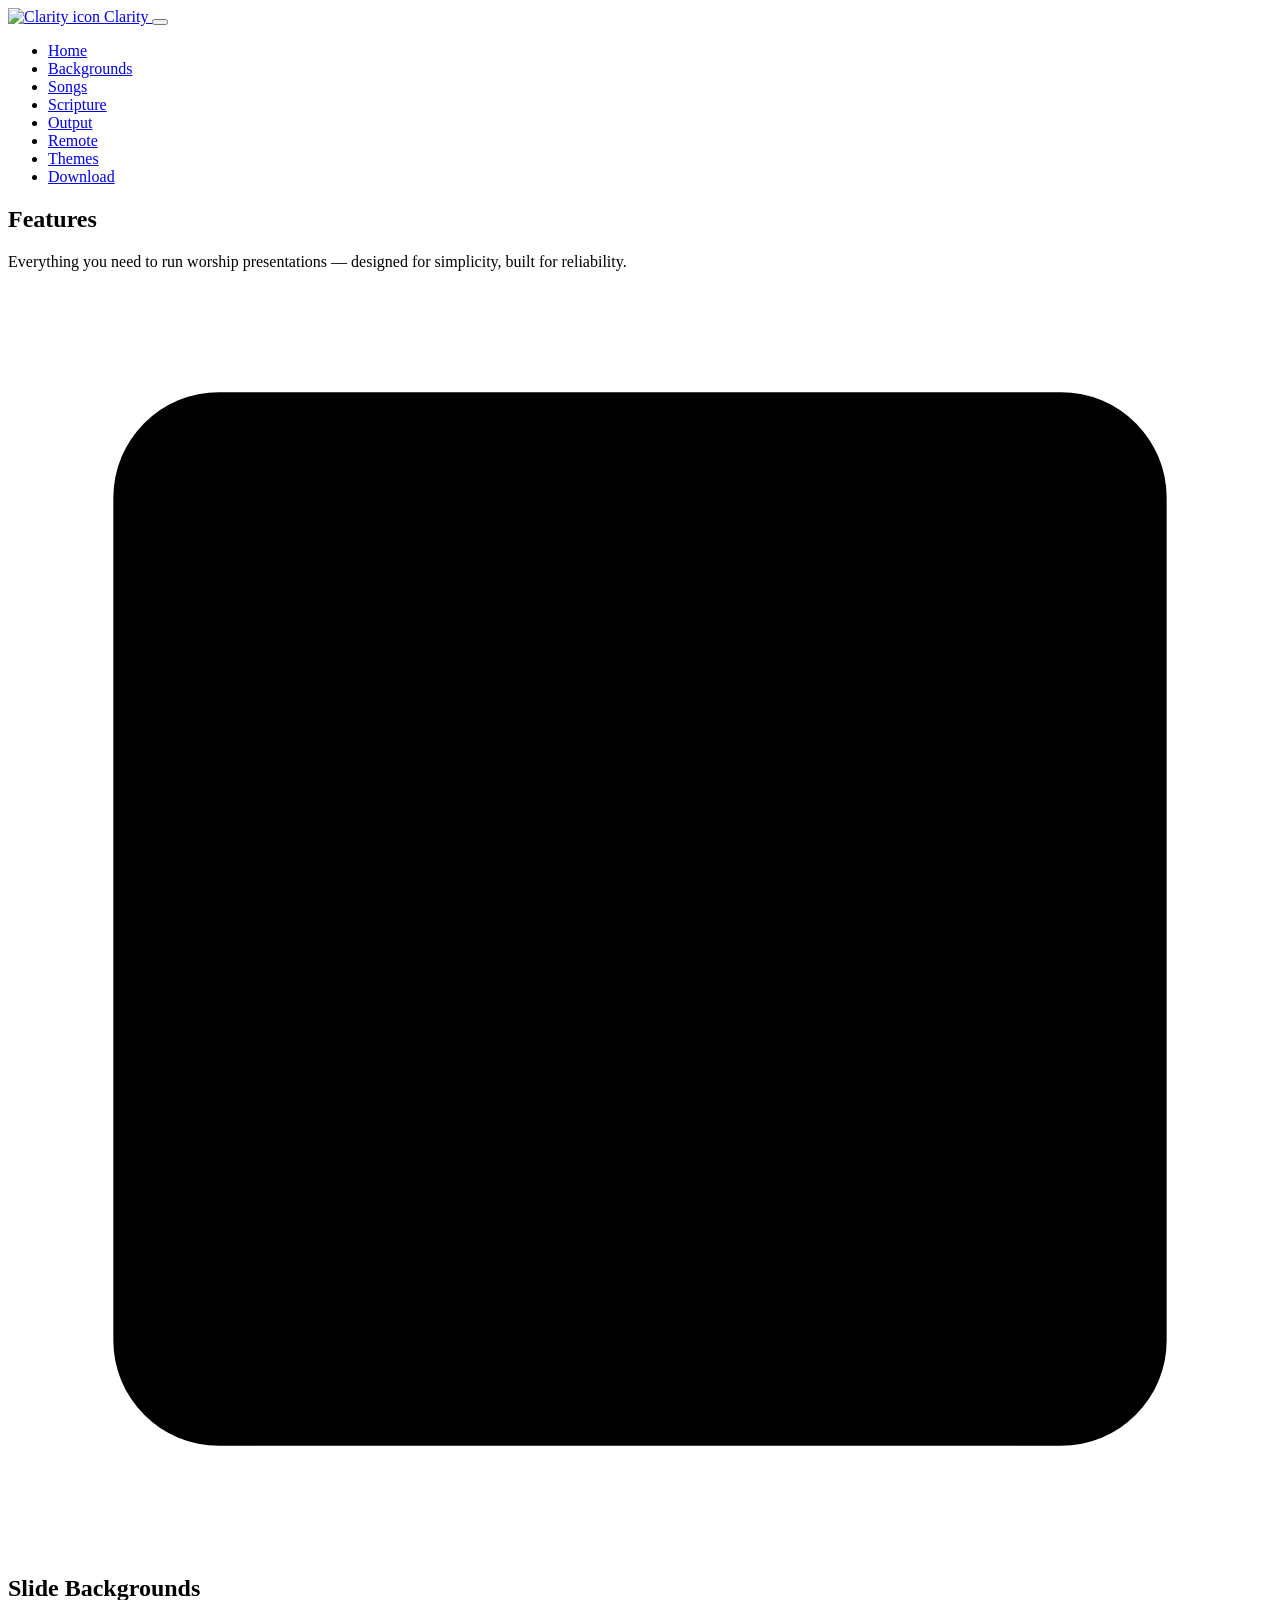
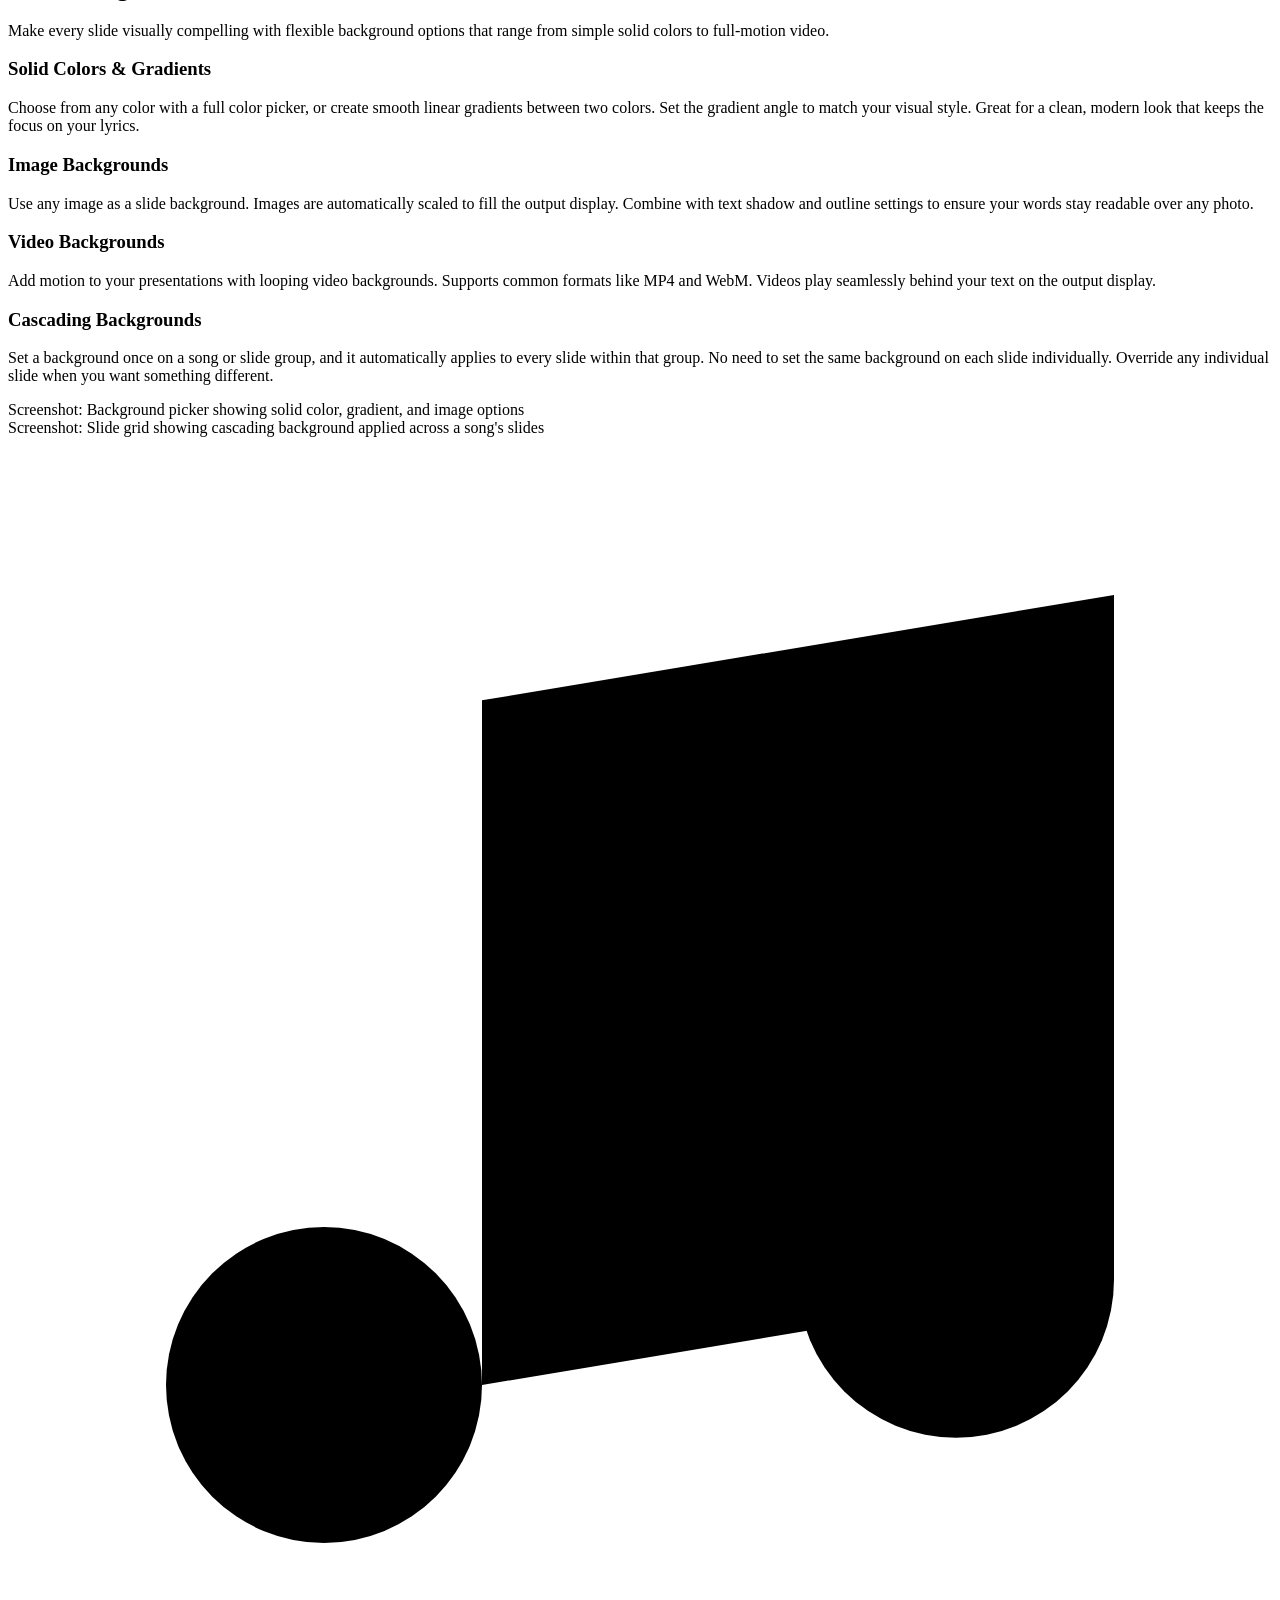
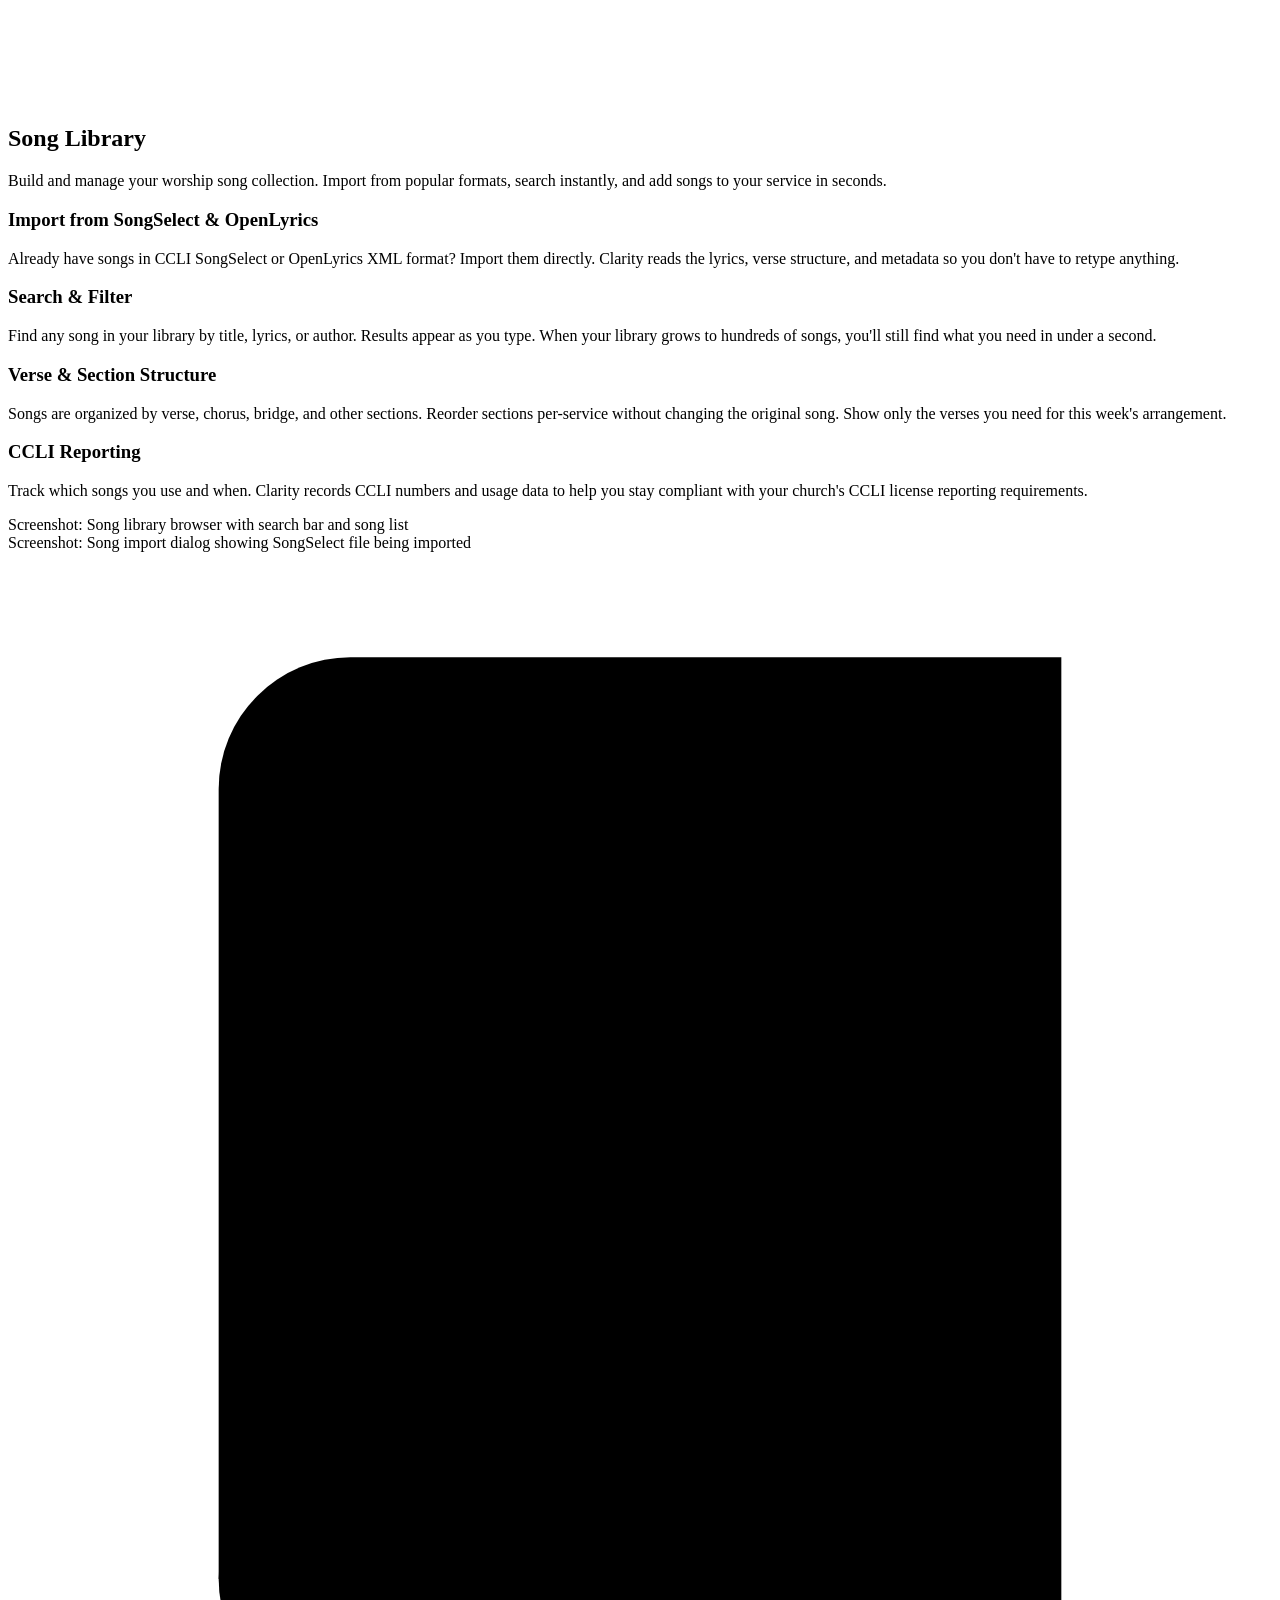
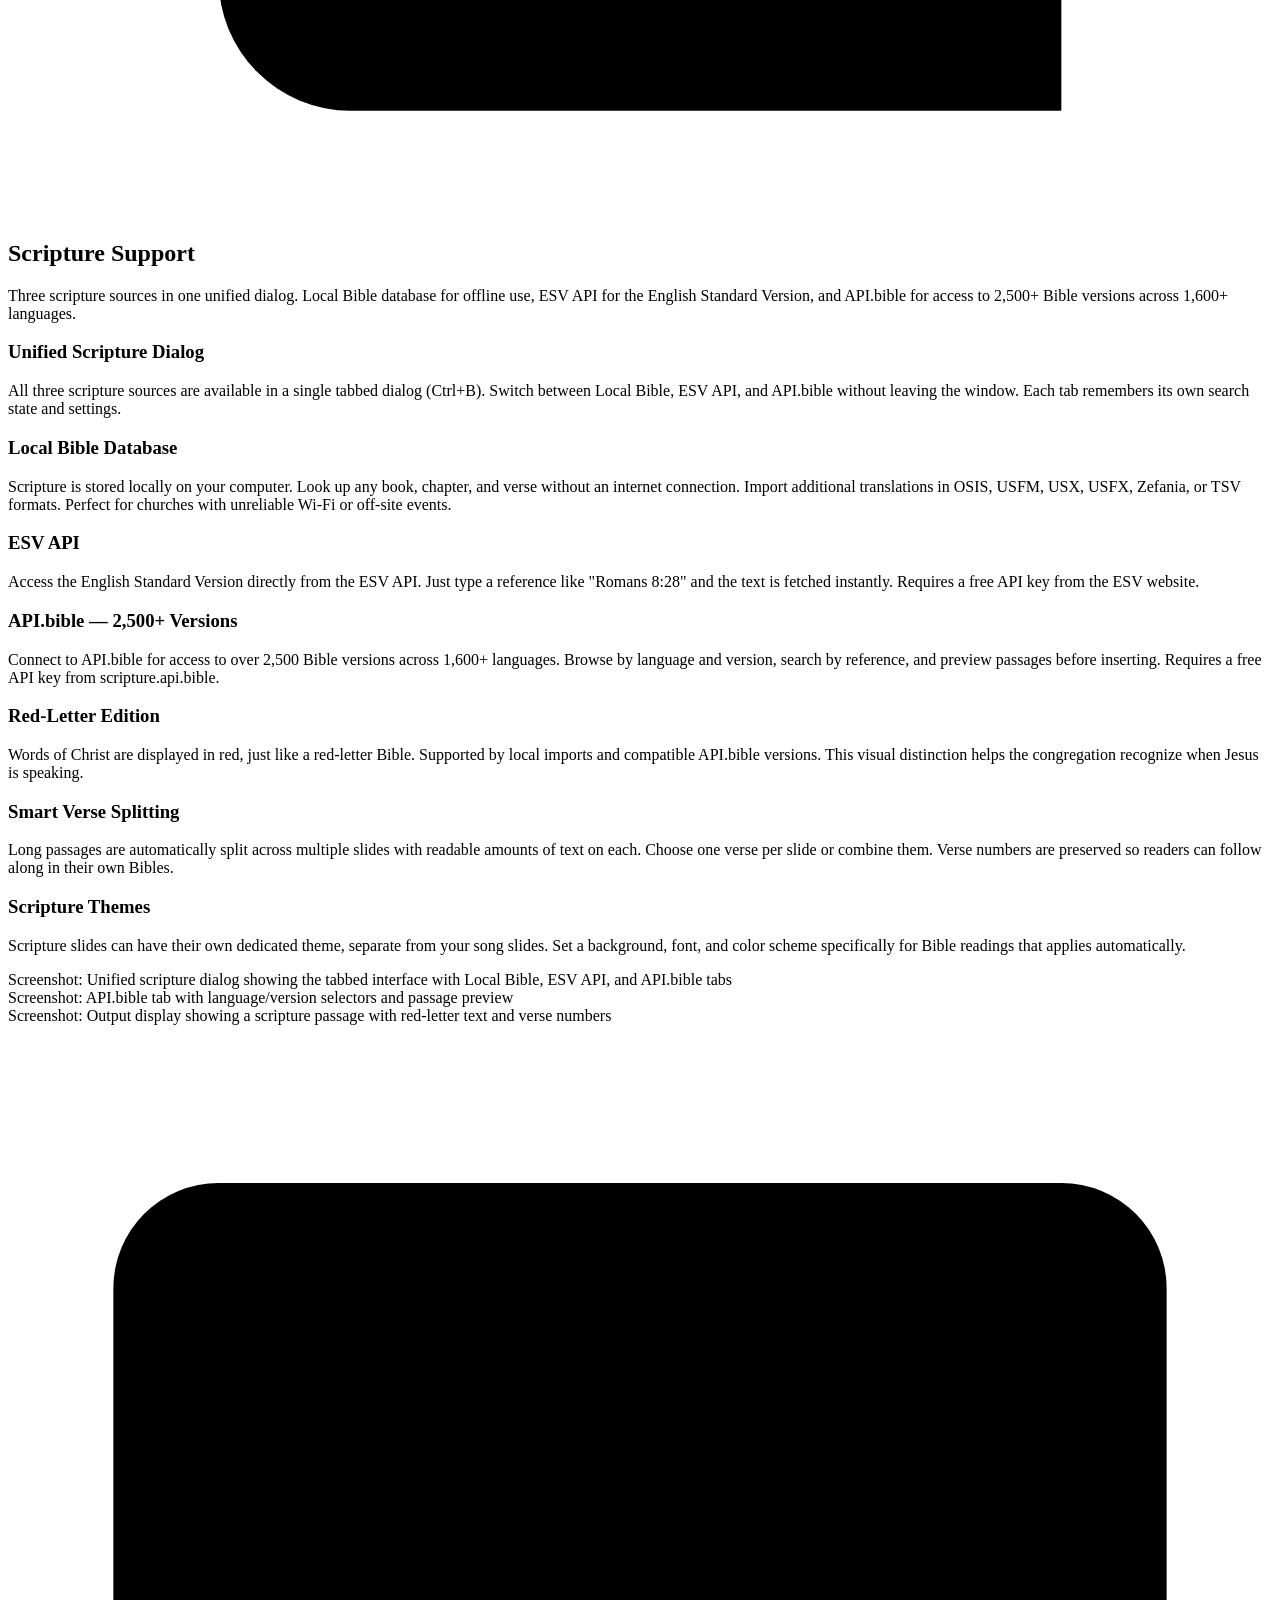
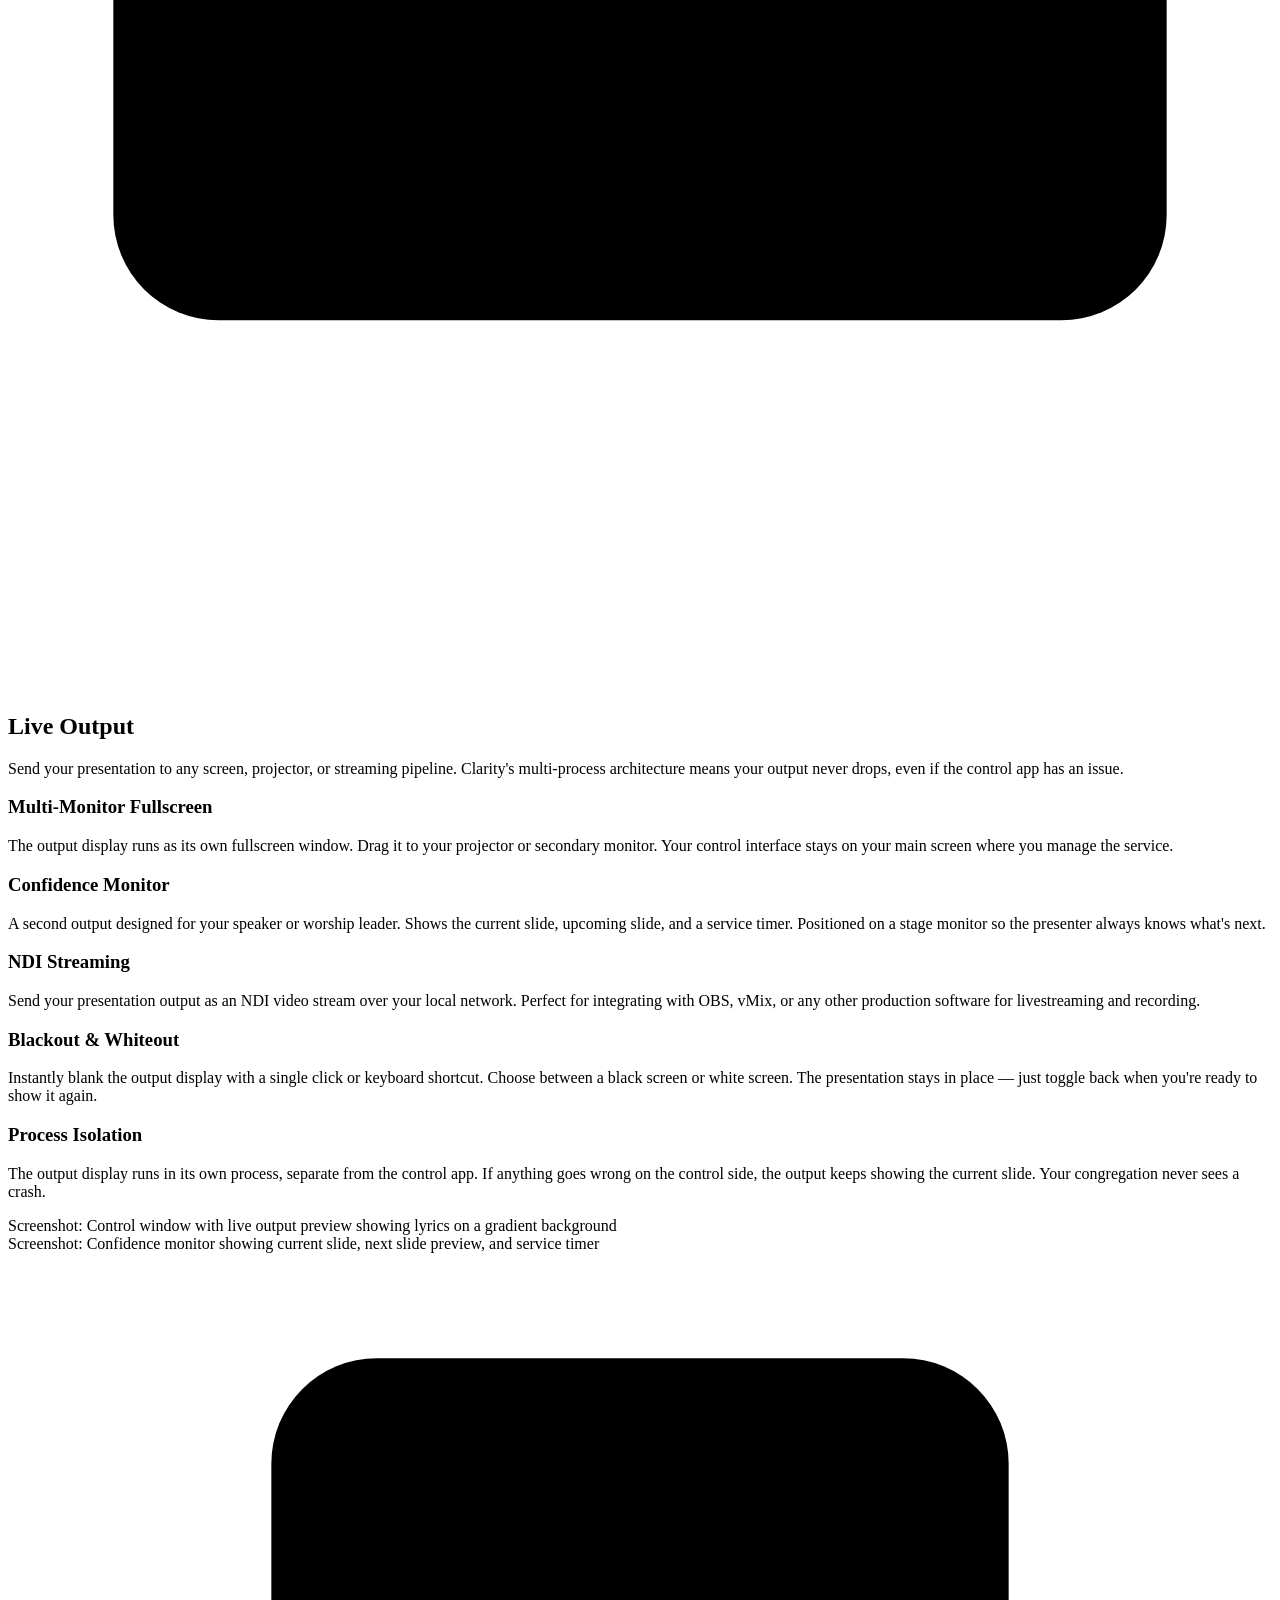
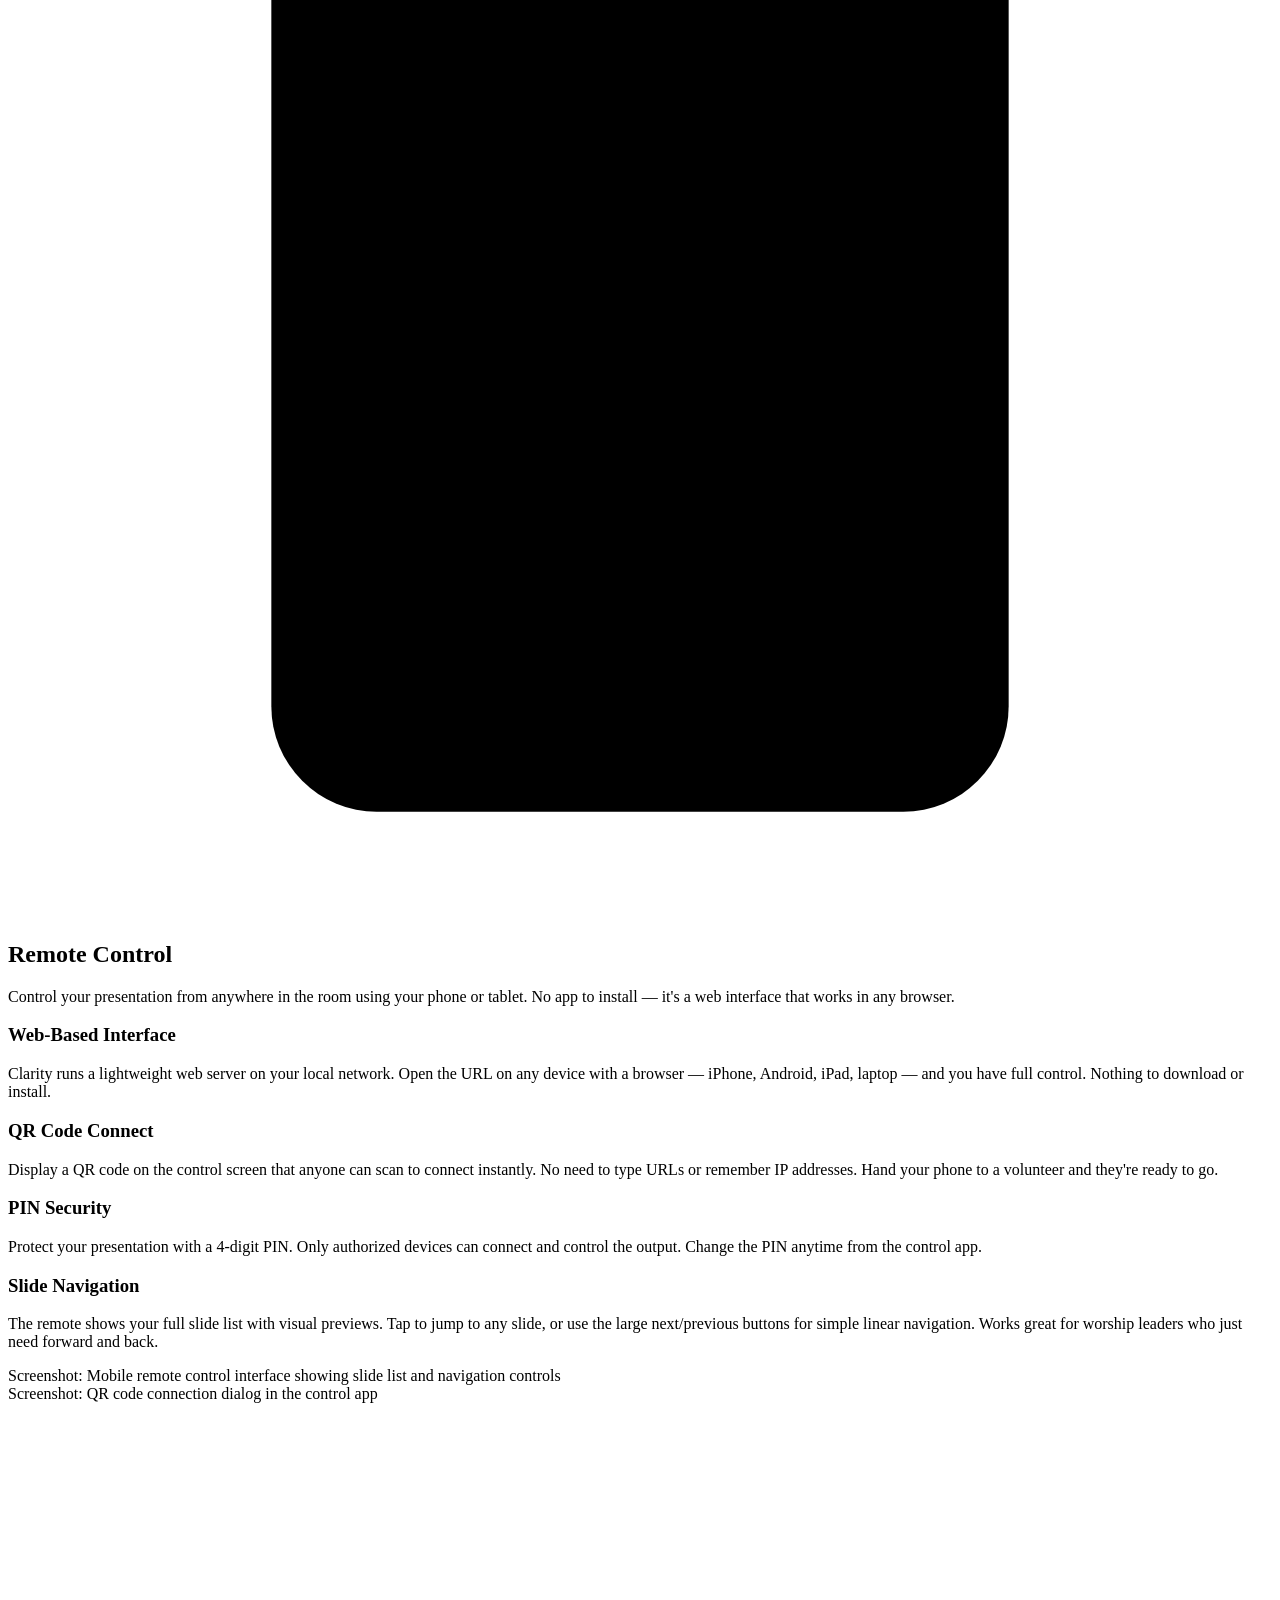
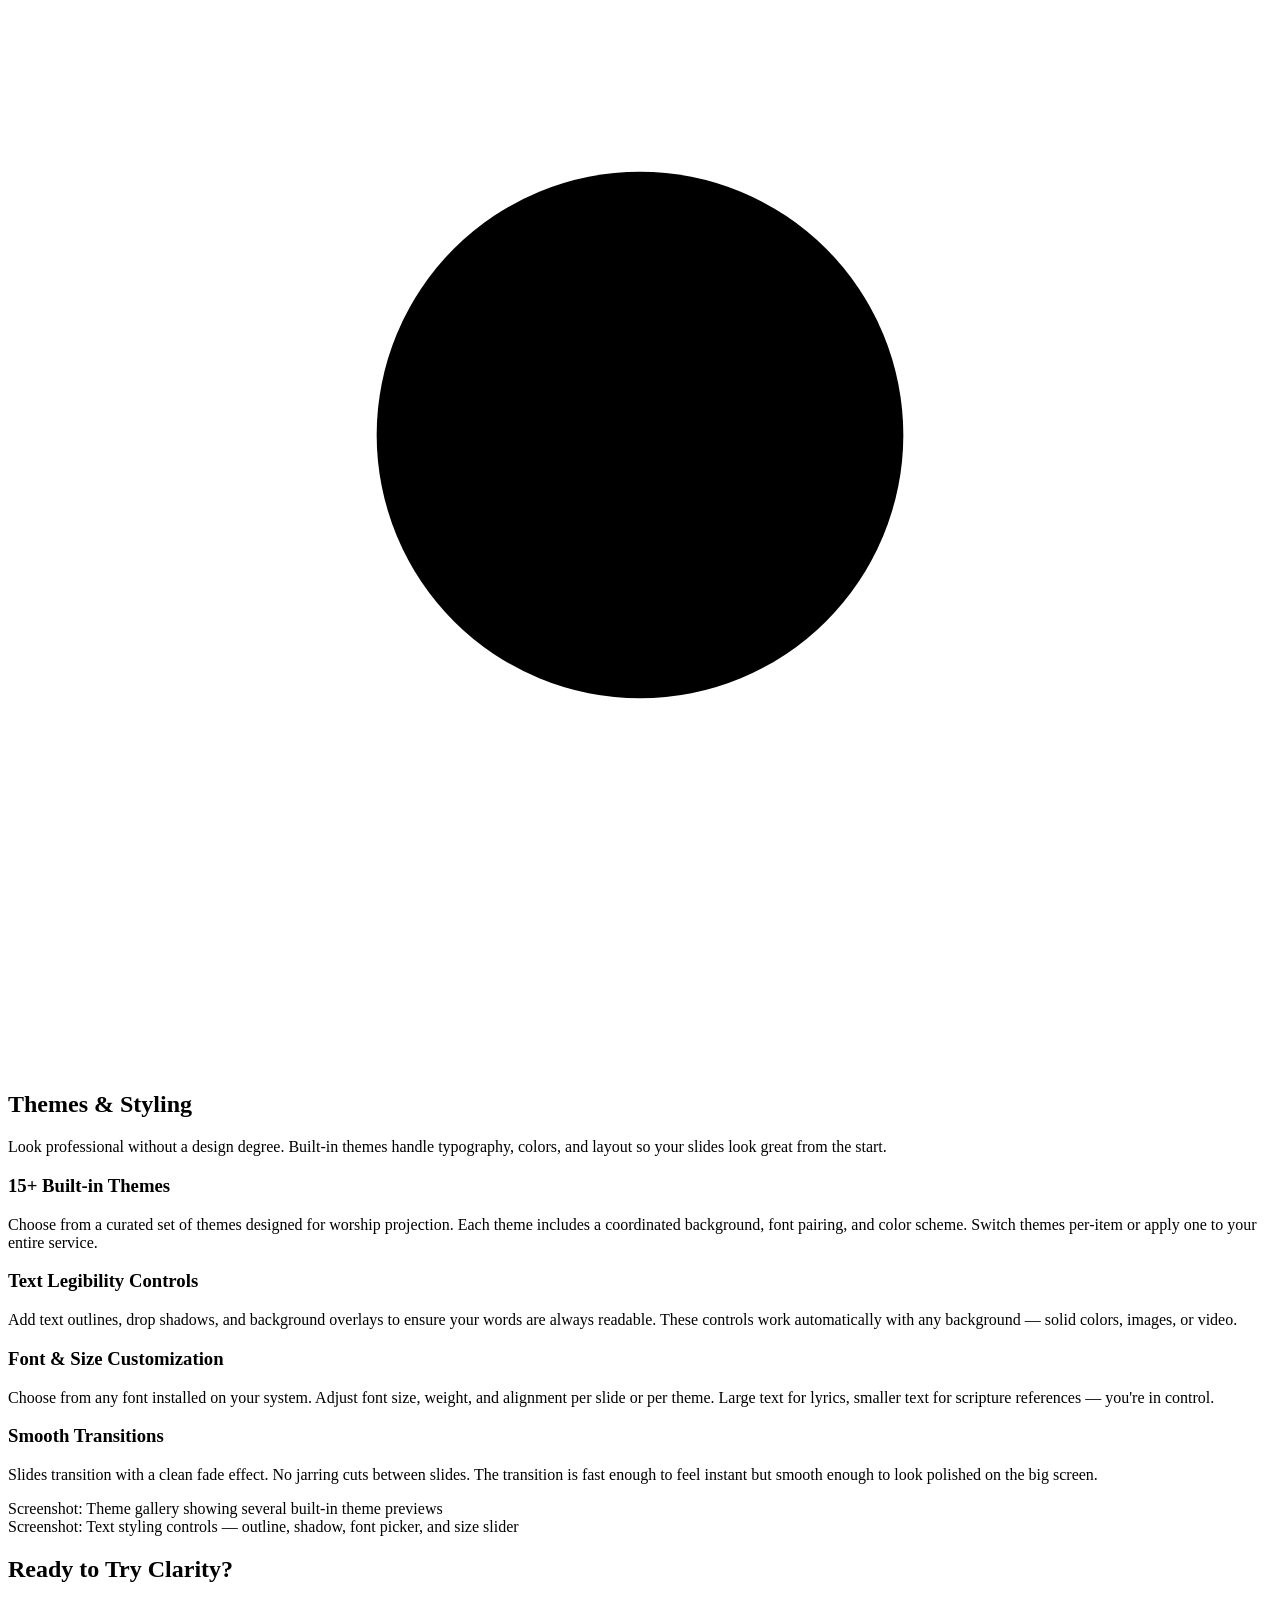
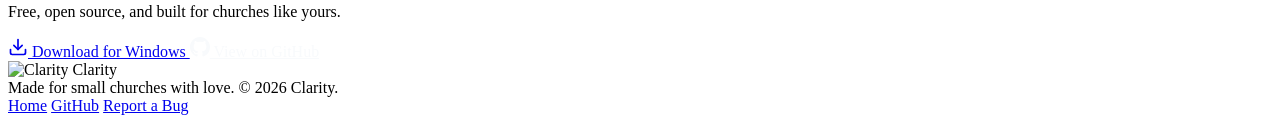
==== site/features.html @ 7cd18e36 "Update website with unified scripture dialog and API.bible red letters Refresh both site pages to re" ====
<!DOCTYPE html>
<html lang="en">
<head>
    <meta charset="UTF-8">
    <meta name="viewport" content="width=device-width, initial-scale=1.0">
    <title>Features — Clarity Presentation Software</title>
    <meta name="description" content="Explore Clarity's features: slide backgrounds, song library, scripture support, live output, mobile remote, themes, and more.">
    <link rel="icon" type="image/png" href="images/favicon.png">
    <link rel="stylesheet" href="css/style.css">
</head>
<body>

<!-- ==================== NAVBAR ==================== -->
<nav class="navbar" role="navigation" aria-label="Main navigation">
    <div class="container">
        <a href="index.html" class="nav-logo">
            <img src="images/icon.png" alt="Clarity icon" width="36" height="36">
            Clarity
        </a>
        <button class="nav-hamburger" aria-label="Toggle menu" aria-expanded="false">
            <span></span>
            <span></span>
            <span></span>
        </button>
        <ul class="nav-links">
            <li><a href="index.html">Home</a></li>
            <li><a href="#backgrounds">Backgrounds</a></li>
            <li><a href="#songs">Songs</a></li>
            <li><a href="#scripture">Scripture</a></li>
            <li><a href="#output">Output</a></li>
            <li><a href="#remote">Remote</a></li>
            <li><a href="#themes">Themes</a></li>
            <li><a href="index.html#download" class="nav-cta">Download</a></li>
        </ul>
    </div>
</nav>

<!-- ==================== PAGE HEADER ==================== -->
<section class="page-header">
    <div class="container">
        <h1>Features</h1>
        <p>Everything you need to run worship presentations — designed for simplicity, built for reliability.</p>
    </div>
</section>

<!-- ==================== SLIDE BACKGROUNDS ==================== -->
<section class="section" id="backgrounds">
    <div class="container">
        <div class="feature-detail fade-in">
            <div class="feature-detail-header">
                <div class="feature-icon feature-icon-lg">
                    <svg viewBox="0 0 24 24"><rect x="2" y="2" width="20" height="20" rx="2"/><circle cx="8.5" cy="8.5" r="1.5"/><path d="m21 15-5-5L5 21"/></svg>
                </div>
                <div>
                    <h2>Slide Backgrounds</h2>
                    <p class="feature-detail-intro">Make every slide visually compelling with flexible background options that range from simple solid colors to full-motion video.</p>
                </div>
            </div>

            <div class="feature-detail-grid">
                <div class="feature-detail-content">
                    <div class="feature-detail-item">
                        <h3>Solid Colors &amp; Gradients</h3>
                        <p>Choose from any color with a full color picker, or create smooth linear gradients between two colors. Set the gradient angle to match your visual style. Great for a clean, modern look that keeps the focus on your lyrics.</p>
                    </div>
                    <div class="feature-detail-item">
                        <h3>Image Backgrounds</h3>
                        <p>Use any image as a slide background. Images are automatically scaled to fill the output display. Combine with text shadow and outline settings to ensure your words stay readable over any photo.</p>
                    </div>
                    <div class="feature-detail-item">
                        <h3>Video Backgrounds</h3>
                        <p>Add motion to your presentations with looping video backgrounds. Supports common formats like MP4 and WebM. Videos play seamlessly behind your text on the output display.</p>
                    </div>
                    <div class="feature-detail-item">
                        <h3>Cascading Backgrounds</h3>
                        <p>Set a background once on a song or slide group, and it automatically applies to every slide within that group. No need to set the same background on each slide individually. Override any individual slide when you want something different.</p>
                    </div>
                </div>
                <div class="feature-detail-images">
                    <div class="screenshot-placeholder screenshot-placeholder-tall">
                        <span>Screenshot: Background picker showing solid color, gradient, and image options</span>
                    </div>
                    <div class="screenshot-placeholder">
                        <span>Screenshot: Slide grid showing cascading background applied across a song's slides</span>
                    </div>
                </div>
            </div>
        </div>
    </div>
</section>

<!-- ==================== SONG LIBRARY ==================== -->
<section class="section section-alt" id="songs">
    <div class="container">
        <div class="feature-detail fade-in">
            <div class="feature-detail-header">
                <div class="feature-icon feature-icon-lg">
                    <svg viewBox="0 0 24 24"><path d="M9 18V5l12-2v13"/><circle cx="6" cy="18" r="3"/><circle cx="18" cy="16" r="3"/></svg>
                </div>
                <div>
                    <h2>Song Library</h2>
                    <p class="feature-detail-intro">Build and manage your worship song collection. Import from popular formats, search instantly, and add songs to your service in seconds.</p>
                </div>
            </div>

            <div class="feature-detail-grid feature-detail-grid-reverse">
                <div class="feature-detail-content">
                    <div class="feature-detail-item">
                        <h3>Import from SongSelect &amp; OpenLyrics</h3>
                        <p>Already have songs in CCLI SongSelect or OpenLyrics XML format? Import them directly. Clarity reads the lyrics, verse structure, and metadata so you don't have to retype anything.</p>
                    </div>
                    <div class="feature-detail-item">
                        <h3>Search &amp; Filter</h3>
                        <p>Find any song in your library by title, lyrics, or author. Results appear as you type. When your library grows to hundreds of songs, you'll still find what you need in under a second.</p>
                    </div>
                    <div class="feature-detail-item">
                        <h3>Verse &amp; Section Structure</h3>
                        <p>Songs are organized by verse, chorus, bridge, and other sections. Reorder sections per-service without changing the original song. Show only the verses you need for this week's arrangement.</p>
                    </div>
                    <div class="feature-detail-item">
                        <h3>CCLI Reporting</h3>
                        <p>Track which songs you use and when. Clarity records CCLI numbers and usage data to help you stay compliant with your church's CCLI license reporting requirements.</p>
                    </div>
                </div>
                <div class="feature-detail-images">
                    <div class="screenshot-placeholder screenshot-placeholder-tall">
                        <span>Screenshot: Song library browser with search bar and song list</span>
                    </div>
                    <div class="screenshot-placeholder">
                        <span>Screenshot: Song import dialog showing SongSelect file being imported</span>
                    </div>
                </div>
            </div>
        </div>
    </div>
</section>

<!-- ==================== SCRIPTURE SUPPORT ==================== -->
<section class="section" id="scripture">
    <div class="container">
        <div class="feature-detail fade-in">
            <div class="feature-detail-header">
                <div class="feature-icon feature-icon-lg">
                    <svg viewBox="0 0 24 24"><path d="M4 19.5A2.5 2.5 0 0 1 6.5 17H20"/><path d="M6.5 2H20v20H6.5A2.5 2.5 0 0 1 4 19.5v-15A2.5 2.5 0 0 1 6.5 2z"/><line x1="8" y1="7" x2="16" y2="7"/><line x1="8" y1="11" x2="14" y2="11"/></svg>
                </div>
                <div>
                    <h2>Scripture Support</h2>
                    <p class="feature-detail-intro">Three scripture sources in one unified dialog. Local Bible database for offline use, ESV API for the English Standard Version, and API.bible for access to 2,500+ Bible versions across 1,600+ languages.</p>
                </div>
            </div>

            <div class="feature-detail-grid">
                <div class="feature-detail-content">
                    <div class="feature-detail-item">
                        <h3>Unified Scripture Dialog</h3>
                        <p>All three scripture sources are available in a single tabbed dialog (Ctrl+B). Switch between Local Bible, ESV API, and API.bible without leaving the window. Each tab remembers its own search state and settings.</p>
                    </div>
                    <div class="feature-detail-item">
                        <h3>Local Bible Database</h3>
                        <p>Scripture is stored locally on your computer. Look up any book, chapter, and verse without an internet connection. Import additional translations in OSIS, USFM, USX, USFX, Zefania, or TSV formats. Perfect for churches with unreliable Wi-Fi or off-site events.</p>
                    </div>
                    <div class="feature-detail-item">
                        <h3>ESV API</h3>
                        <p>Access the English Standard Version directly from the ESV API. Just type a reference like "Romans 8:28" and the text is fetched instantly. Requires a free API key from the ESV website.</p>
                    </div>
                    <div class="feature-detail-item">
                        <h3>API.bible &mdash; 2,500+ Versions</h3>
                        <p>Connect to API.bible for access to over 2,500 Bible versions across 1,600+ languages. Browse by language and version, search by reference, and preview passages before inserting. Requires a free API key from scripture.api.bible.</p>
                    </div>
                    <div class="feature-detail-item">
                        <h3>Red-Letter Edition</h3>
                        <p>Words of Christ are displayed in red, just like a red-letter Bible. Supported by local imports and compatible API.bible versions. This visual distinction helps the congregation recognize when Jesus is speaking.</p>
                    </div>
                    <div class="feature-detail-item">
                        <h3>Smart Verse Splitting</h3>
                        <p>Long passages are automatically split across multiple slides with readable amounts of text on each. Choose one verse per slide or combine them. Verse numbers are preserved so readers can follow along in their own Bibles.</p>
                    </div>
                    <div class="feature-detail-item">
                        <h3>Scripture Themes</h3>
                        <p>Scripture slides can have their own dedicated theme, separate from your song slides. Set a background, font, and color scheme specifically for Bible readings that applies automatically.</p>
                    </div>
                </div>
                <div class="feature-detail-images">
                    <div class="screenshot-placeholder screenshot-placeholder-tall">
                        <span>Screenshot: Unified scripture dialog showing the tabbed interface with Local Bible, ESV API, and API.bible tabs</span>
                    </div>
                    <div class="screenshot-placeholder">
                        <span>Screenshot: API.bible tab with language/version selectors and passage preview</span>
                    </div>
                    <div class="screenshot-placeholder">
                        <span>Screenshot: Output display showing a scripture passage with red-letter text and verse numbers</span>
                    </div>
                </div>
            </div>
        </div>
    </div>
</section>

<!-- ==================== LIVE OUTPUT ==================== -->
<section class="section section-alt" id="output">
    <div class="container">
        <div class="feature-detail fade-in">
            <div class="feature-detail-header">
                <div class="feature-icon feature-icon-lg">
                    <svg viewBox="0 0 24 24"><rect x="2" y="3" width="20" height="14" rx="2"/><line x1="8" y1="21" x2="16" y2="21"/><line x1="12" y1="17" x2="12" y2="21"/></svg>
                </div>
                <div>
                    <h2>Live Output</h2>
                    <p class="feature-detail-intro">Send your presentation to any screen, projector, or streaming pipeline. Clarity's multi-process architecture means your output never drops, even if the control app has an issue.</p>
                </div>
            </div>

            <div class="feature-detail-grid feature-detail-grid-reverse">
                <div class="feature-detail-content">
                    <div class="feature-detail-item">
                        <h3>Multi-Monitor Fullscreen</h3>
                        <p>The output display runs as its own fullscreen window. Drag it to your projector or secondary monitor. Your control interface stays on your main screen where you manage the service.</p>
                    </div>
                    <div class="feature-detail-item">
                        <h3>Confidence Monitor</h3>
                        <p>A second output designed for your speaker or worship leader. Shows the current slide, upcoming slide, and a service timer. Positioned on a stage monitor so the presenter always knows what's next.</p>
                    </div>
                    <div class="feature-detail-item">
                        <h3>NDI Streaming</h3>
                        <p>Send your presentation output as an NDI video stream over your local network. Perfect for integrating with OBS, vMix, or any other production software for livestreaming and recording.</p>
                    </div>
                    <div class="feature-detail-item">
                        <h3>Blackout &amp; Whiteout</h3>
                        <p>Instantly blank the output display with a single click or keyboard shortcut. Choose between a black screen or white screen. The presentation stays in place — just toggle back when you're ready to show it again.</p>
                    </div>
                    <div class="feature-detail-item">
                        <h3>Process Isolation</h3>
                        <p>The output display runs in its own process, separate from the control app. If anything goes wrong on the control side, the output keeps showing the current slide. Your congregation never sees a crash.</p>
                    </div>
                </div>
                <div class="feature-detail-images">
                    <div class="screenshot-placeholder screenshot-placeholder-tall">
                        <span>Screenshot: Control window with live output preview showing lyrics on a gradient background</span>
                    </div>
                    <div class="screenshot-placeholder">
                        <span>Screenshot: Confidence monitor showing current slide, next slide preview, and service timer</span>
                    </div>
                </div>
            </div>
        </div>
    </div>
</section>

<!-- ==================== REMOTE CONTROL ==================== -->
<section class="section" id="remote">
    <div class="container">
        <div class="feature-detail fade-in">
            <div class="feature-detail-header">
                <div class="feature-icon feature-icon-lg">
                    <svg viewBox="0 0 24 24"><rect x="5" y="2" width="14" height="20" rx="2"/><line x1="12" y1="18" x2="12.01" y2="18"/></svg>
                </div>
                <div>
                    <h2>Remote Control</h2>
                    <p class="feature-detail-intro">Control your presentation from anywhere in the room using your phone or tablet. No app to install — it's a web interface that works in any browser.</p>
                </div>
            </div>

            <div class="feature-detail-grid">
                <div class="feature-detail-content">
                    <div class="feature-detail-item">
                        <h3>Web-Based Interface</h3>
                        <p>Clarity runs a lightweight web server on your local network. Open the URL on any device with a browser — iPhone, Android, iPad, laptop — and you have full control. Nothing to download or install.</p>
                    </div>
                    <div class="feature-detail-item">
                        <h3>QR Code Connect</h3>
                        <p>Display a QR code on the control screen that anyone can scan to connect instantly. No need to type URLs or remember IP addresses. Hand your phone to a volunteer and they're ready to go.</p>
                    </div>
                    <div class="feature-detail-item">
                        <h3>PIN Security</h3>
                        <p>Protect your presentation with a 4-digit PIN. Only authorized devices can connect and control the output. Change the PIN anytime from the control app.</p>
                    </div>
                    <div class="feature-detail-item">
                        <h3>Slide Navigation</h3>
                        <p>The remote shows your full slide list with visual previews. Tap to jump to any slide, or use the large next/previous buttons for simple linear navigation. Works great for worship leaders who just need forward and back.</p>
                    </div>
                </div>
                <div class="feature-detail-images">
                    <div class="screenshot-placeholder screenshot-placeholder-phone">
                        <span>Screenshot: Mobile remote control interface showing slide list and navigation controls</span>
                    </div>
                    <div class="screenshot-placeholder">
                        <span>Screenshot: QR code connection dialog in the control app</span>
                    </div>
                </div>
            </div>
        </div>
    </div>
</section>

<!-- ==================== THEMES & STYLING ==================== -->
<section class="section section-alt" id="themes">
    <div class="container">
        <div class="feature-detail fade-in">
            <div class="feature-detail-header">
                <div class="feature-icon feature-icon-lg">
                    <svg viewBox="0 0 24 24"><circle cx="12" cy="12" r="5"/><path d="M12 1v2M12 21v2M4.22 4.22l1.42 1.42M18.36 18.36l1.42 1.42M1 12h2M21 12h2M4.22 19.78l1.42-1.42M18.36 5.64l1.42-1.42"/></svg>
                </div>
                <div>
                    <h2>Themes &amp; Styling</h2>
                    <p class="feature-detail-intro">Look professional without a design degree. Built-in themes handle typography, colors, and layout so your slides look great from the start.</p>
                </div>
            </div>

            <div class="feature-detail-grid feature-detail-grid-reverse">
                <div class="feature-detail-content">
                    <div class="feature-detail-item">
                        <h3>15+ Built-in Themes</h3>
                        <p>Choose from a curated set of themes designed for worship projection. Each theme includes a coordinated background, font pairing, and color scheme. Switch themes per-item or apply one to your entire service.</p>
                    </div>
                    <div class="feature-detail-item">
                        <h3>Text Legibility Controls</h3>
                        <p>Add text outlines, drop shadows, and background overlays to ensure your words are always readable. These controls work automatically with any background — solid colors, images, or video.</p>
                    </div>
                    <div class="feature-detail-item">
                        <h3>Font &amp; Size Customization</h3>
                        <p>Choose from any font installed on your system. Adjust font size, weight, and alignment per slide or per theme. Large text for lyrics, smaller text for scripture references — you're in control.</p>
                    </div>
                    <div class="feature-detail-item">
                        <h3>Smooth Transitions</h3>
                        <p>Slides transition with a clean fade effect. No jarring cuts between slides. The transition is fast enough to feel instant but smooth enough to look polished on the big screen.</p>
                    </div>
                </div>
                <div class="feature-detail-images">
                    <div class="screenshot-placeholder screenshot-placeholder-tall">
                        <span>Screenshot: Theme gallery showing several built-in theme previews</span>
                    </div>
                    <div class="screenshot-placeholder">
                        <span>Screenshot: Text styling controls — outline, shadow, font picker, and size slider</span>
                    </div>
                </div>
            </div>
        </div>
    </div>
</section>

<!-- ==================== BOTTOM CTA ==================== -->
<section class="section section-dark">
    <div class="container cta-section">
        <h2>Ready to Try Clarity?</h2>
        <p>Free, open source, and built for churches like yours.</p>
        <div class="cta-buttons">
            <a href="index.html#download" class="btn btn-primary" data-download>
                <svg width="20" height="20" viewBox="0 0 24 24" fill="none" stroke="currentColor" stroke-width="2" stroke-linecap="round" stroke-linejoin="round"><path d="M21 15v4a2 2 0 0 1-2 2H5a2 2 0 0 1-2-2v-4"/><polyline points="7 10 12 15 17 10"/><line x1="12" y1="15" x2="12" y2="3"/></svg>
                Download for Windows
            </a>
            <a href="https://github.com/EpicSalvation/Clarity" class="btn btn-outline" target="_blank" rel="noopener" style="border-color: rgba(255,255,255,0.3); color: #f8fafc;">
                <svg width="20" height="20" viewBox="0 0 24 24" fill="currentColor"><path d="M12 0C5.37 0 0 5.37 0 12c0 5.31 3.435 9.795 8.205 11.385.6.105.825-.255.825-.57 0-.285-.015-1.23-.015-2.235-3.015.555-3.795-.735-4.035-1.41-.135-.345-.72-1.41-1.23-1.695-.42-.225-1.02-.78-.015-.795.945-.015 1.62.87 1.845 1.23 1.08 1.815 2.805 1.305 3.495.99.105-.78.42-1.305.765-1.605-2.67-.3-5.46-1.335-5.46-5.925 0-1.305.465-2.385 1.23-3.225-.12-.3-.54-1.53.12-3.18 0 0 1.005-.315 3.3 1.23.96-.27 1.98-.405 3-.405s2.04.135 3 .405c2.295-1.56 3.3-1.23 3.3-1.23.66 1.65.24 2.88.12 3.18.765.84 1.23 1.905 1.23 3.225 0 4.605-2.805 5.625-5.475 5.925.435.375.81 1.095.81 2.22 0 1.605-.015 2.895-.015 3.3 0 .315.225.69.825.57A12.02 12.02 0 0 0 24 12c0-6.63-5.37-12-12-12z"/></svg>
                View on GitHub
            </a>
        </div>
    </div>
</section>

<!-- ==================== FOOTER ==================== -->
<footer class="footer">
    <div class="container">
        <div class="footer-content">
            <div class="footer-brand">
                <img src="images/icon.png" alt="Clarity" width="32" height="32">
                <span>Clarity</span>
            </div>
            <div class="footer-center">
                Made for small churches with love. &copy; 2026 Clarity.
            </div>
            <div class="footer-links">
                <a href="index.html">Home</a>
                <a href="https://github.com/EpicSalvation/Clarity" target="_blank" rel="noopener">GitHub</a>
                <a href="https://github.com/EpicSalvation/Clarity/issues" target="_blank" rel="noopener">Report a Bug</a>
            </div>
        </div>
    </div>
</footer>

<script src="js/main.js"></script>
</body>
</html>
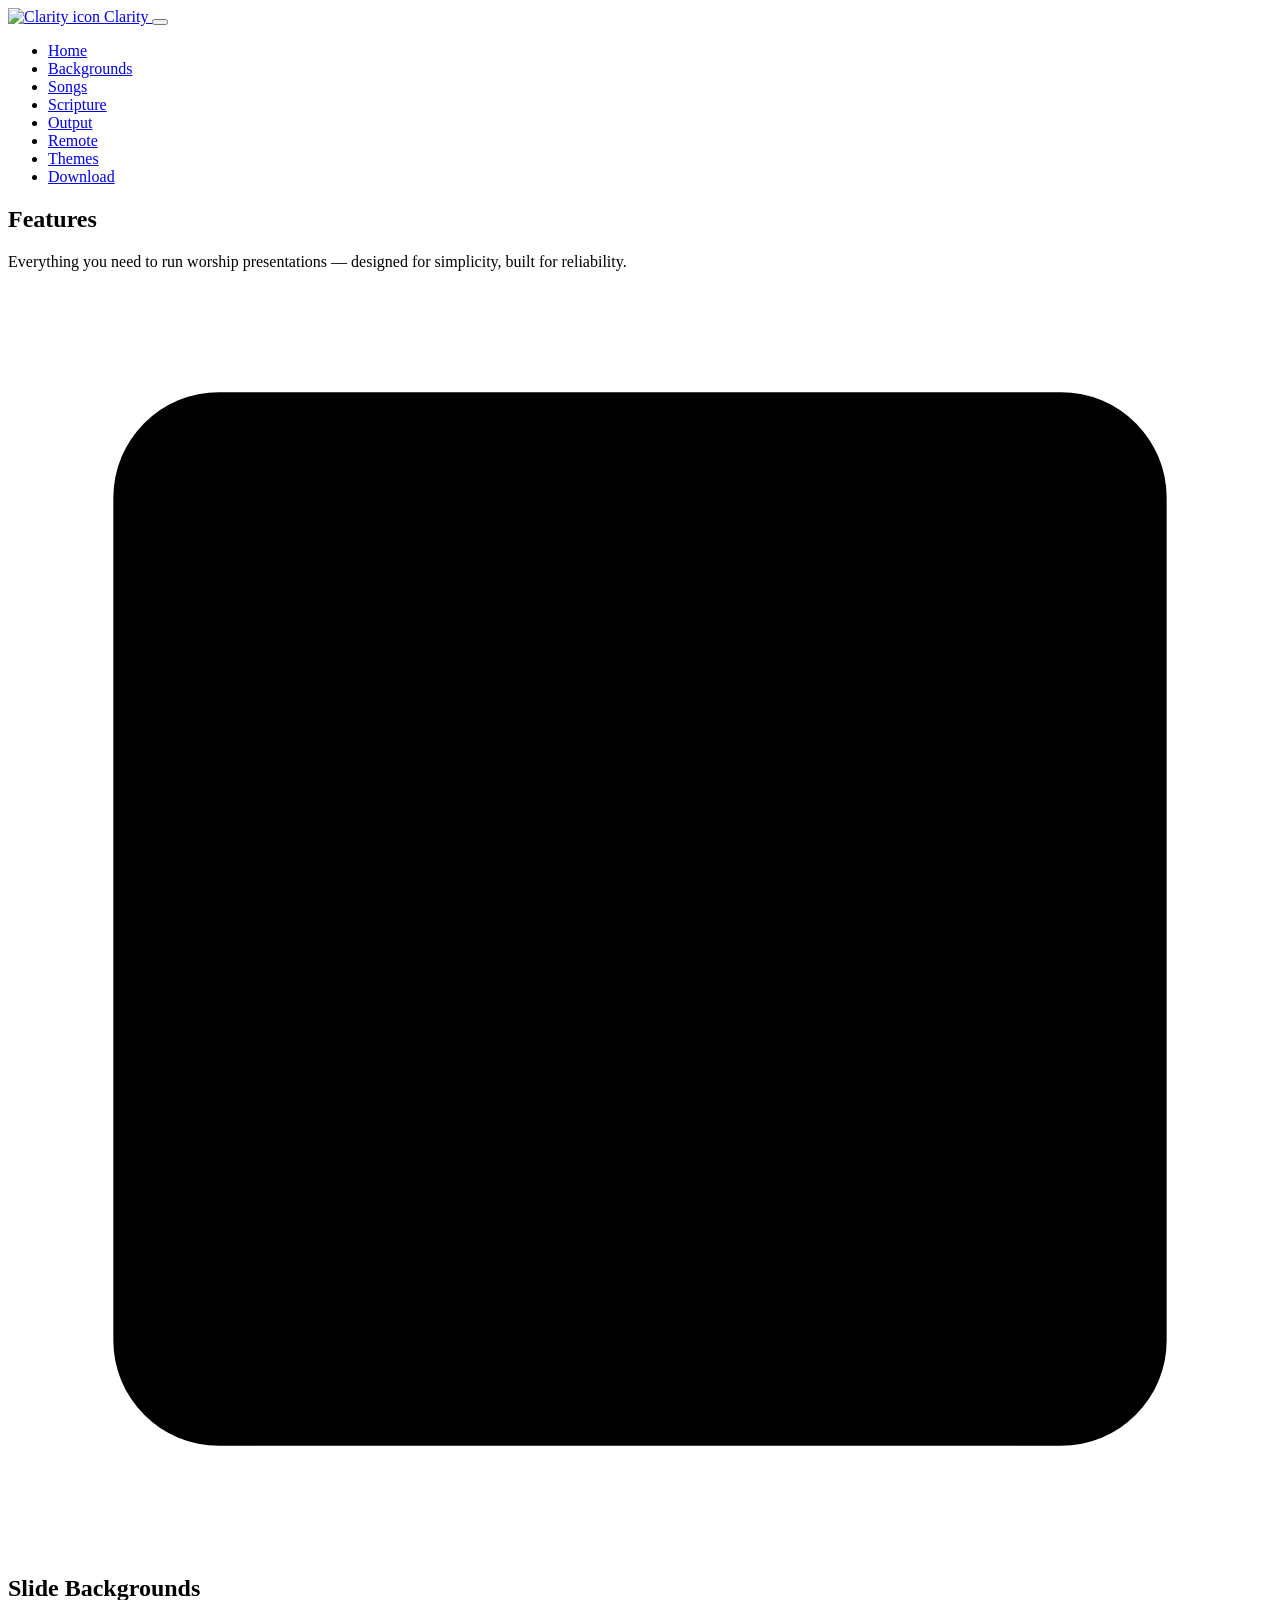
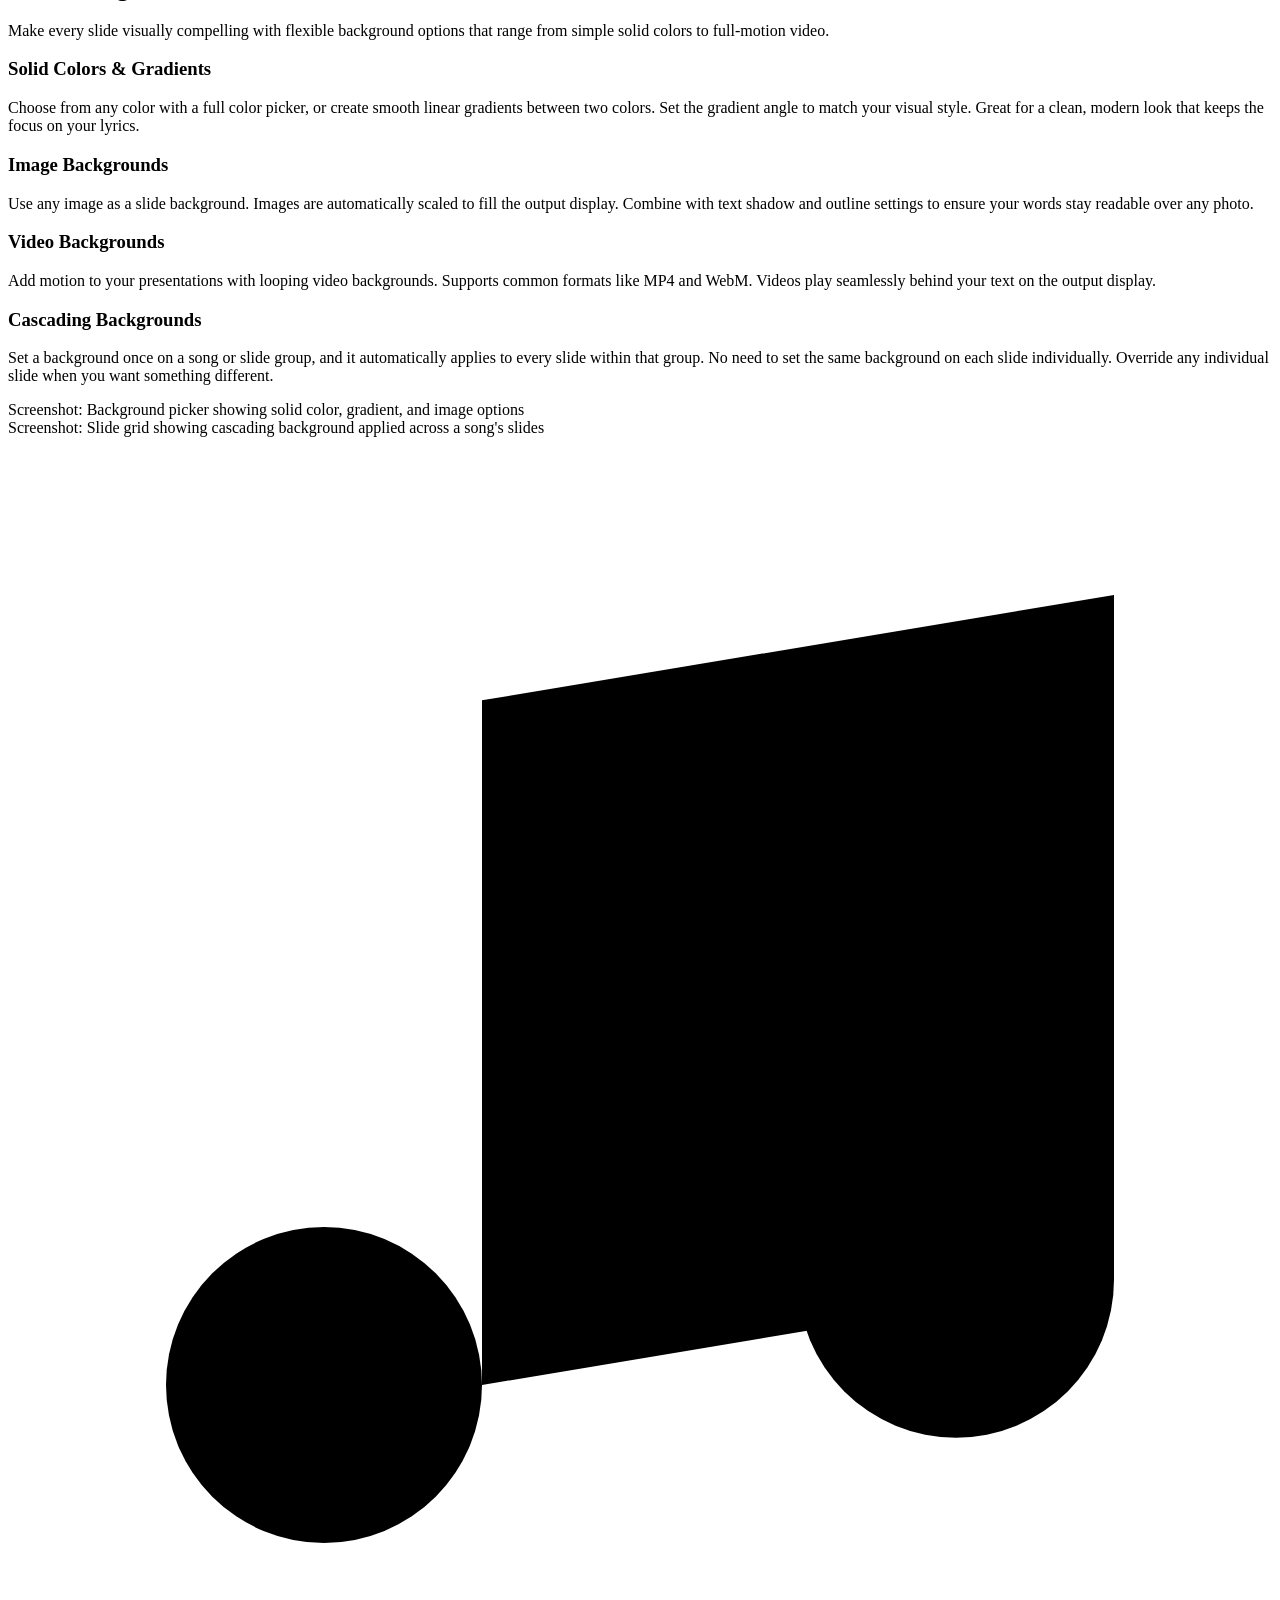
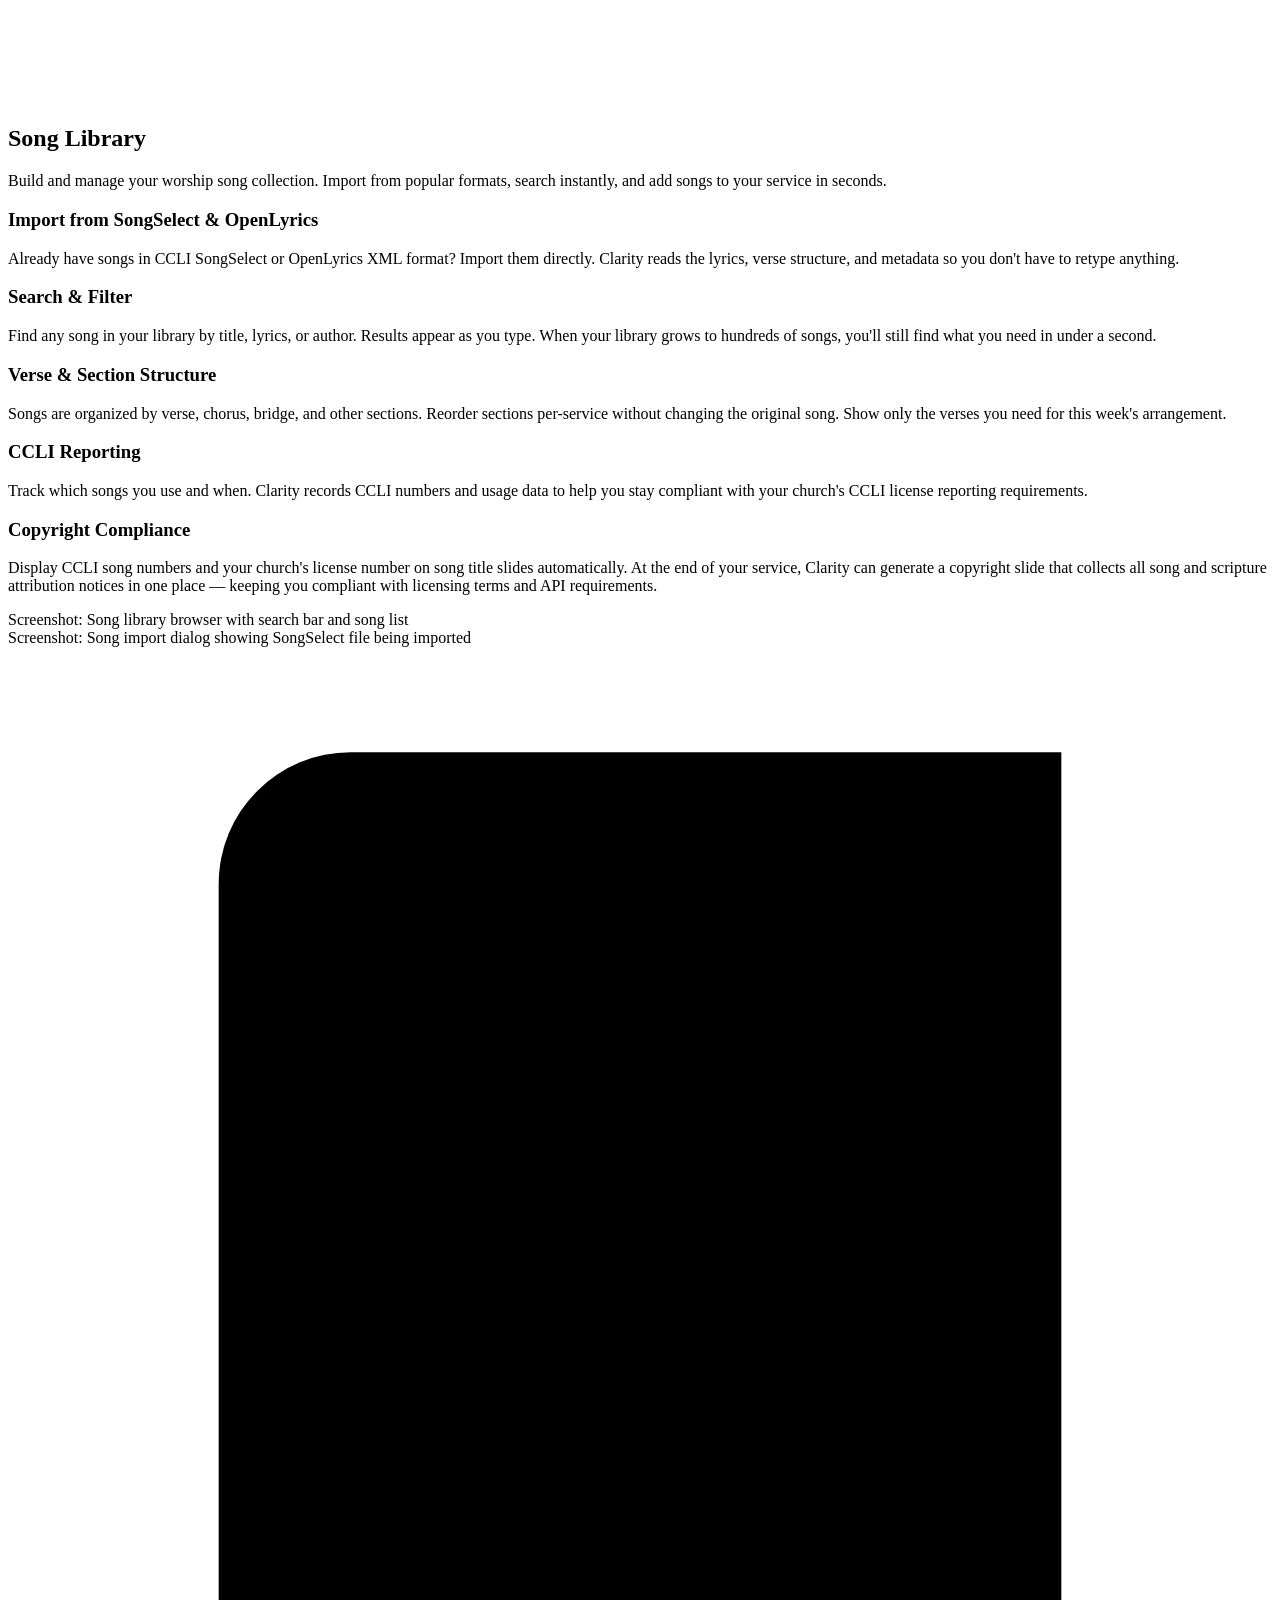
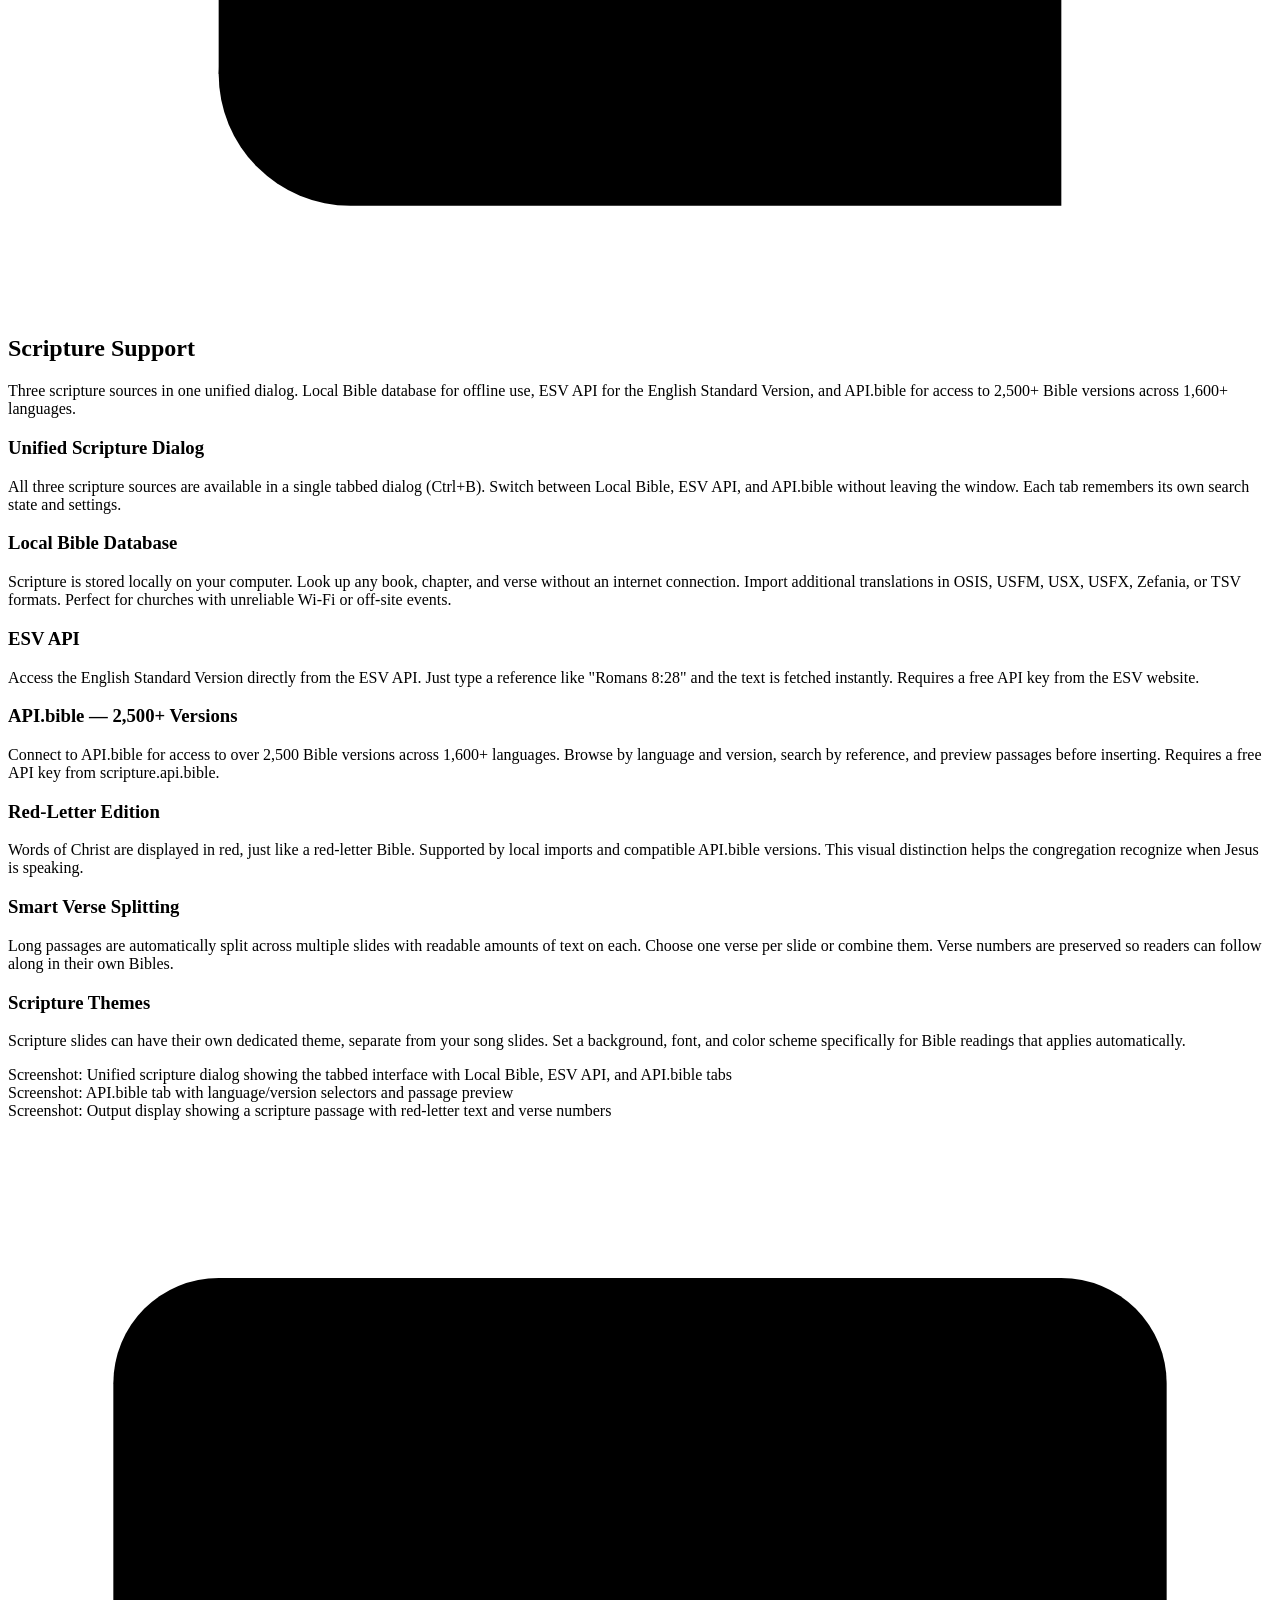
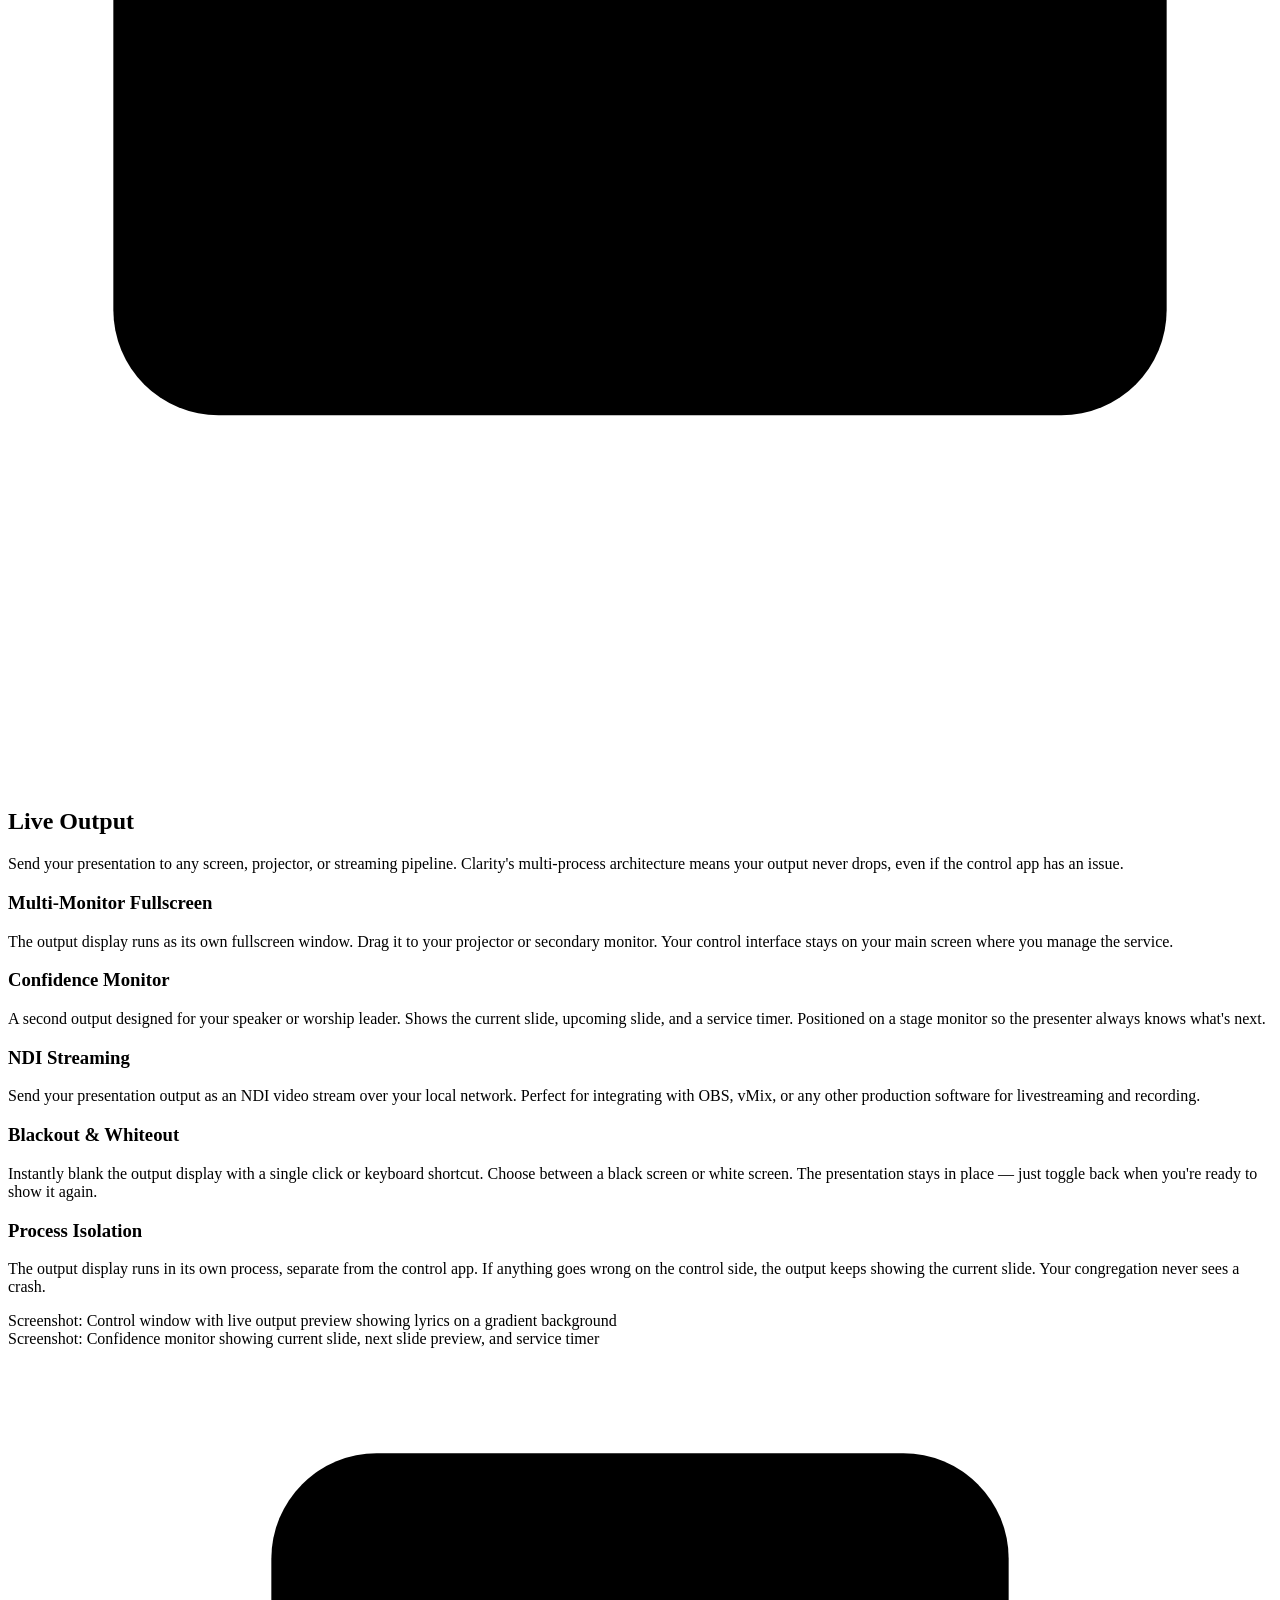
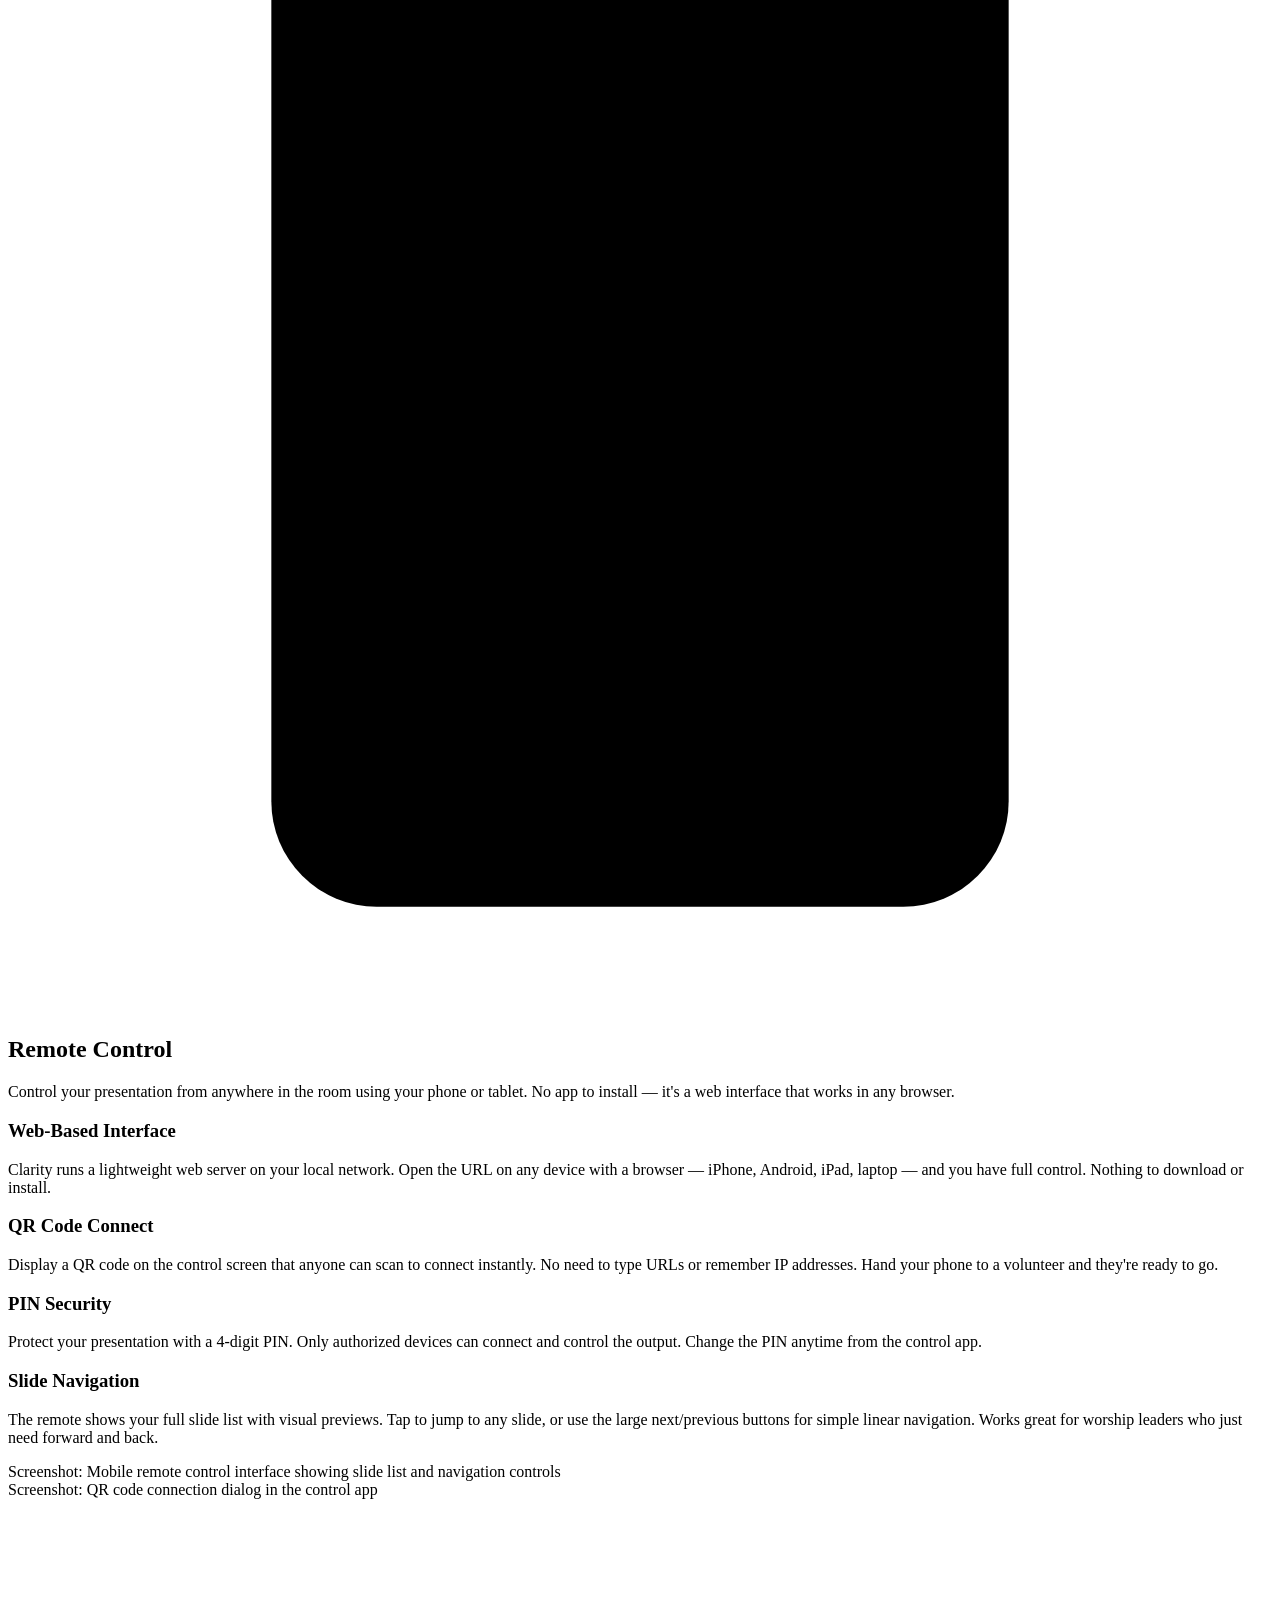
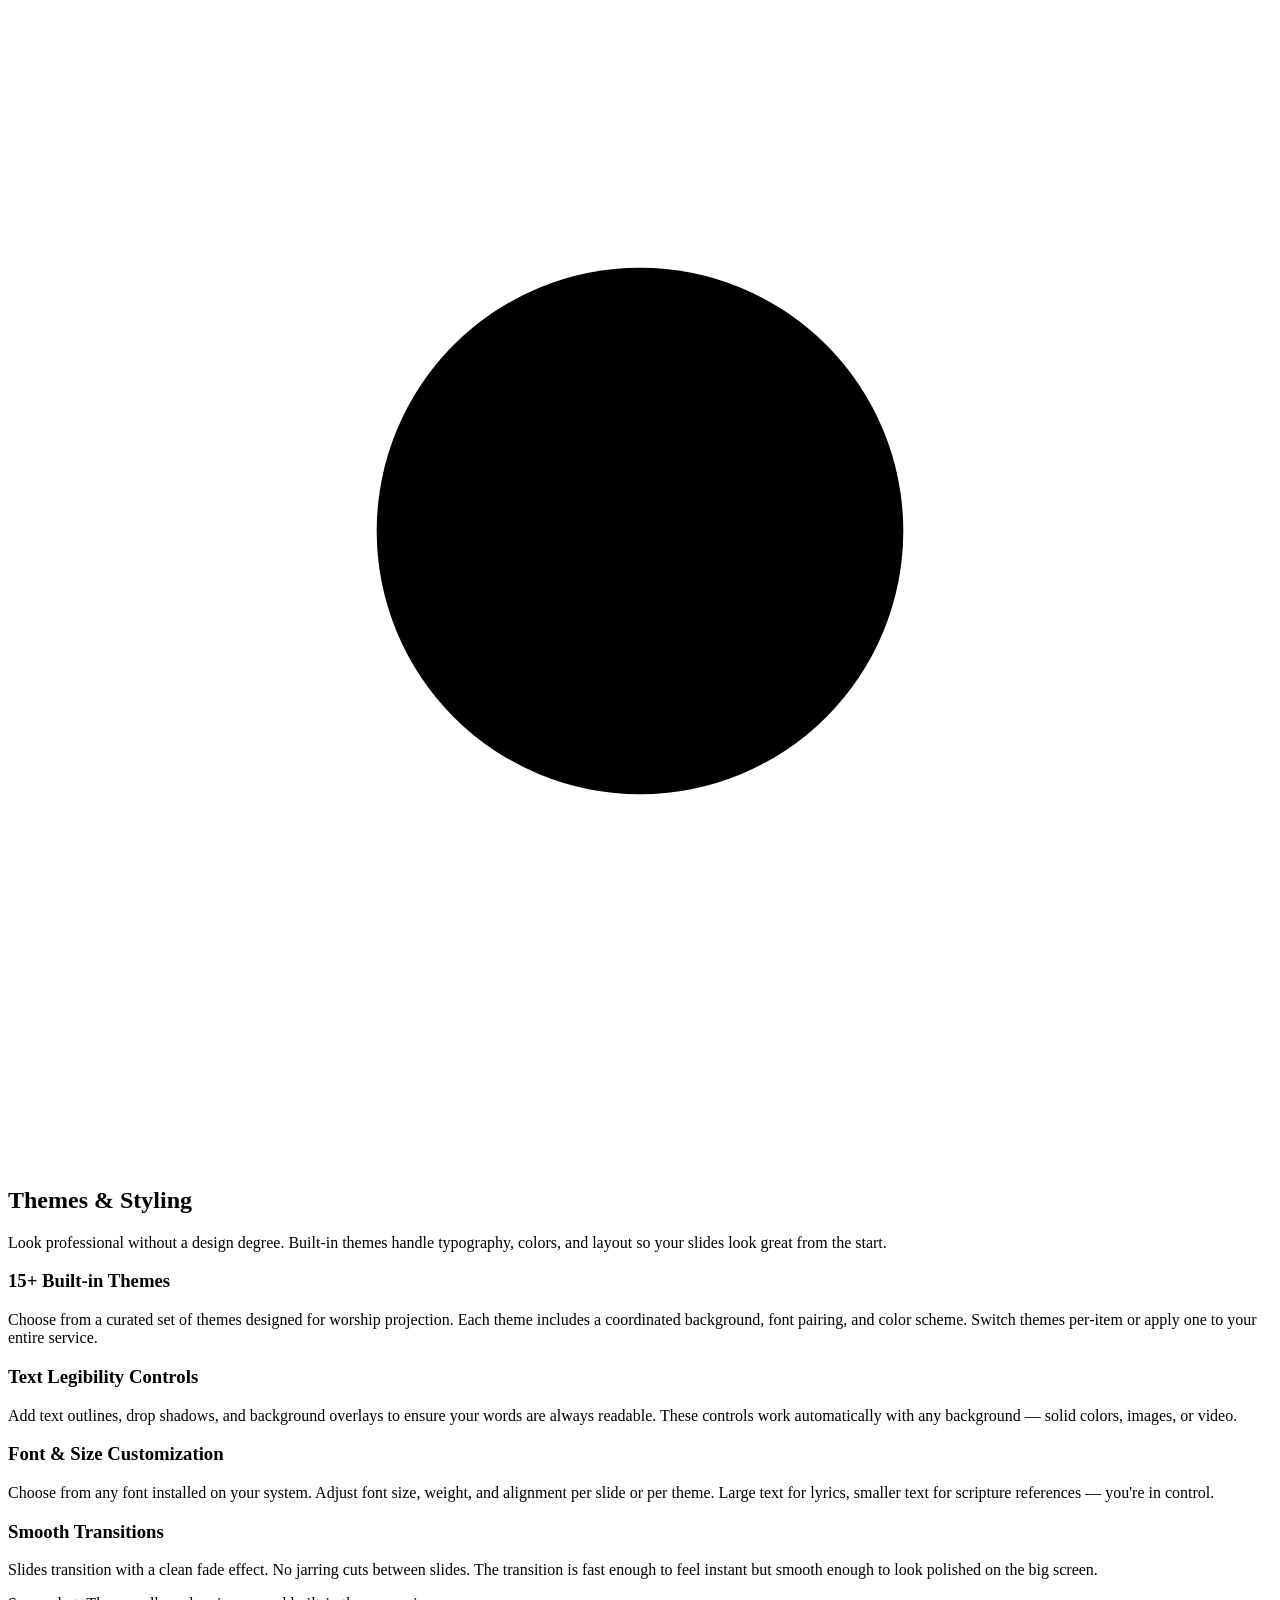
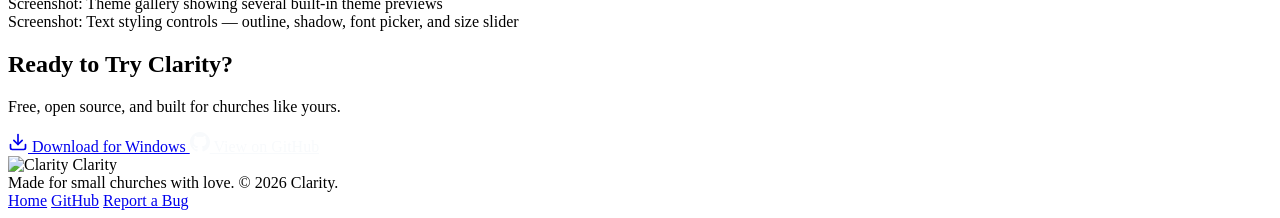
==== commit 9bf53df8: "Add copyright compliance options, fix playlist item disappearance bug Copyright & CCLI: - CCLI licen" ====
--- a/site/features.html
+++ b/site/features.html
@@ -121,6 +121,10 @@
                         <h3>CCLI Reporting</h3>
                         <p>Track which songs you use and when. Clarity records CCLI numbers and usage data to help you stay compliant with your church's CCLI license reporting requirements.</p>
                     </div>
+                    <div class="feature-detail-item">
+                        <h3>Copyright Compliance</h3>
+                        <p>Display CCLI song numbers and your church's license number on song title slides automatically. At the end of your service, Clarity can generate a copyright slide that collects all song and scripture attribution notices in one place &mdash; keeping you compliant with licensing terms and API requirements.</p>
+                    </div>
                 </div>
                 <div class="feature-detail-images">
                     <div class="screenshot-placeholder screenshot-placeholder-tall">
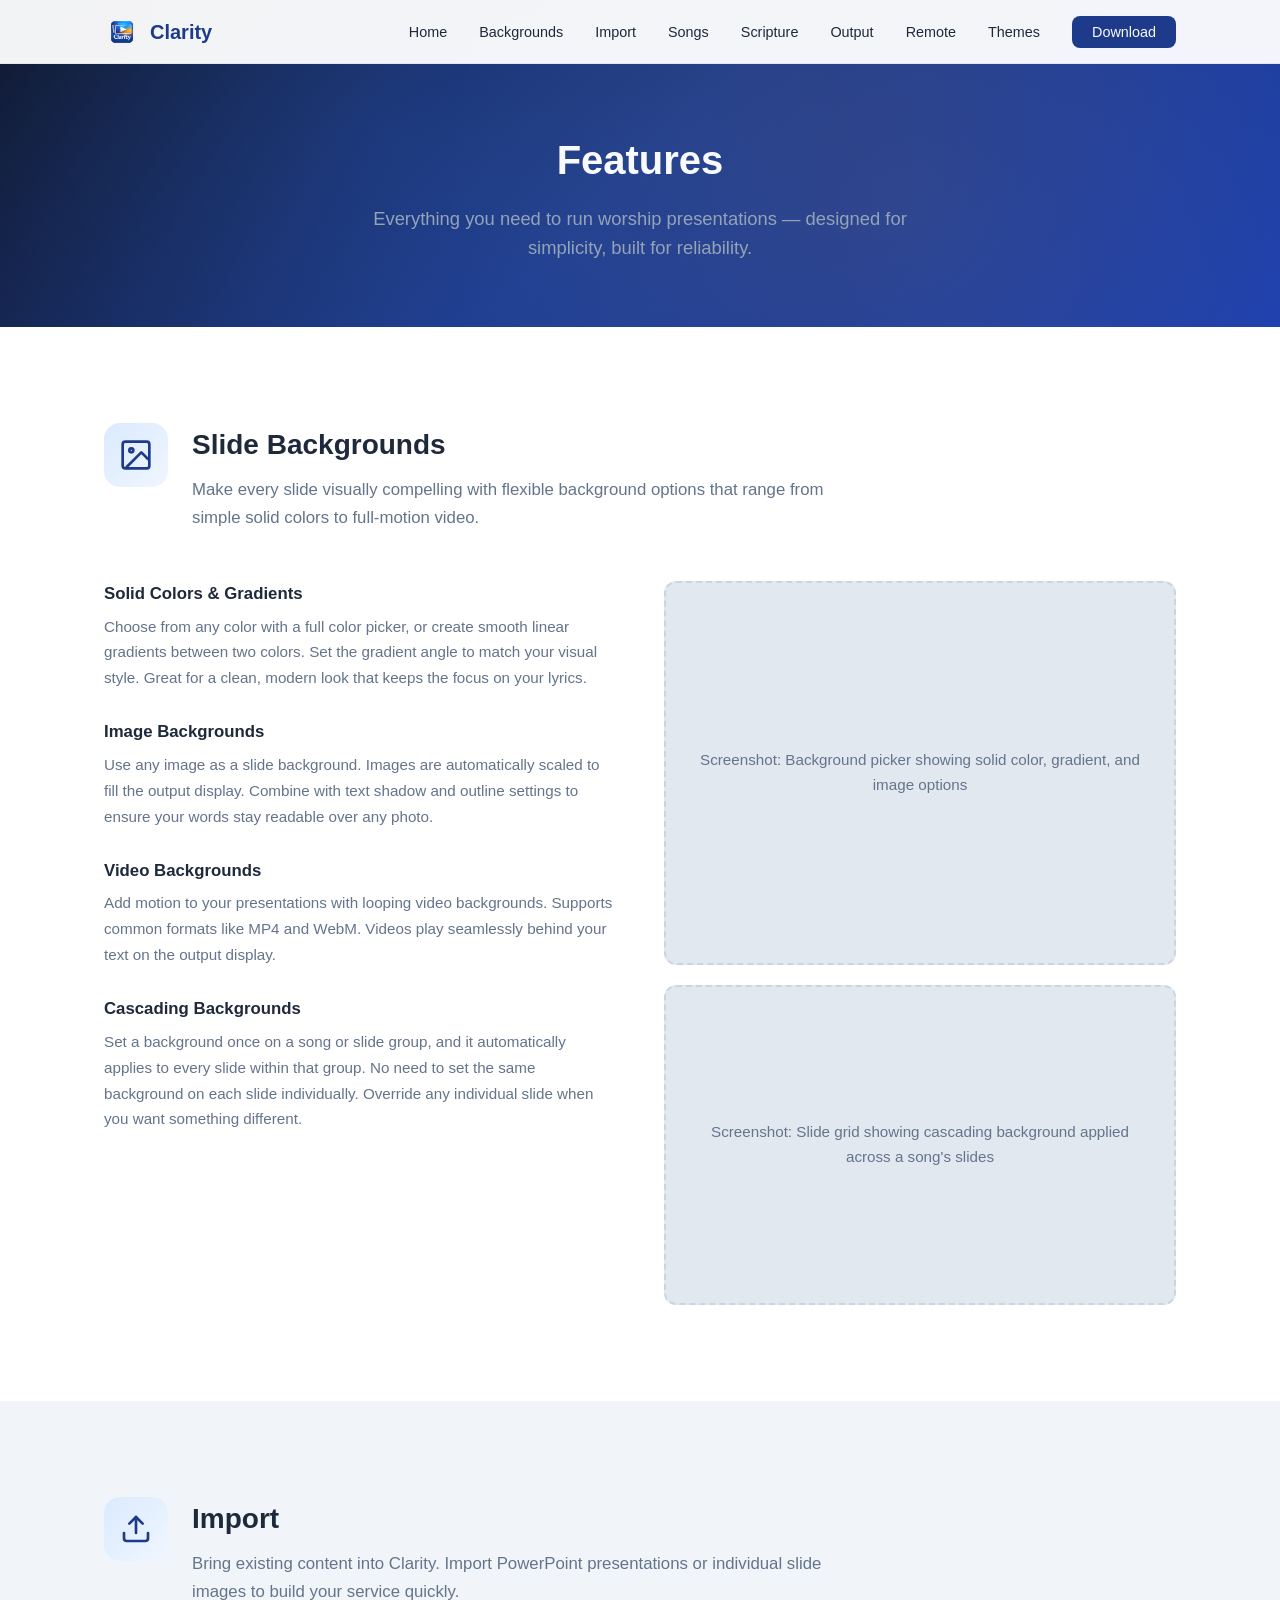
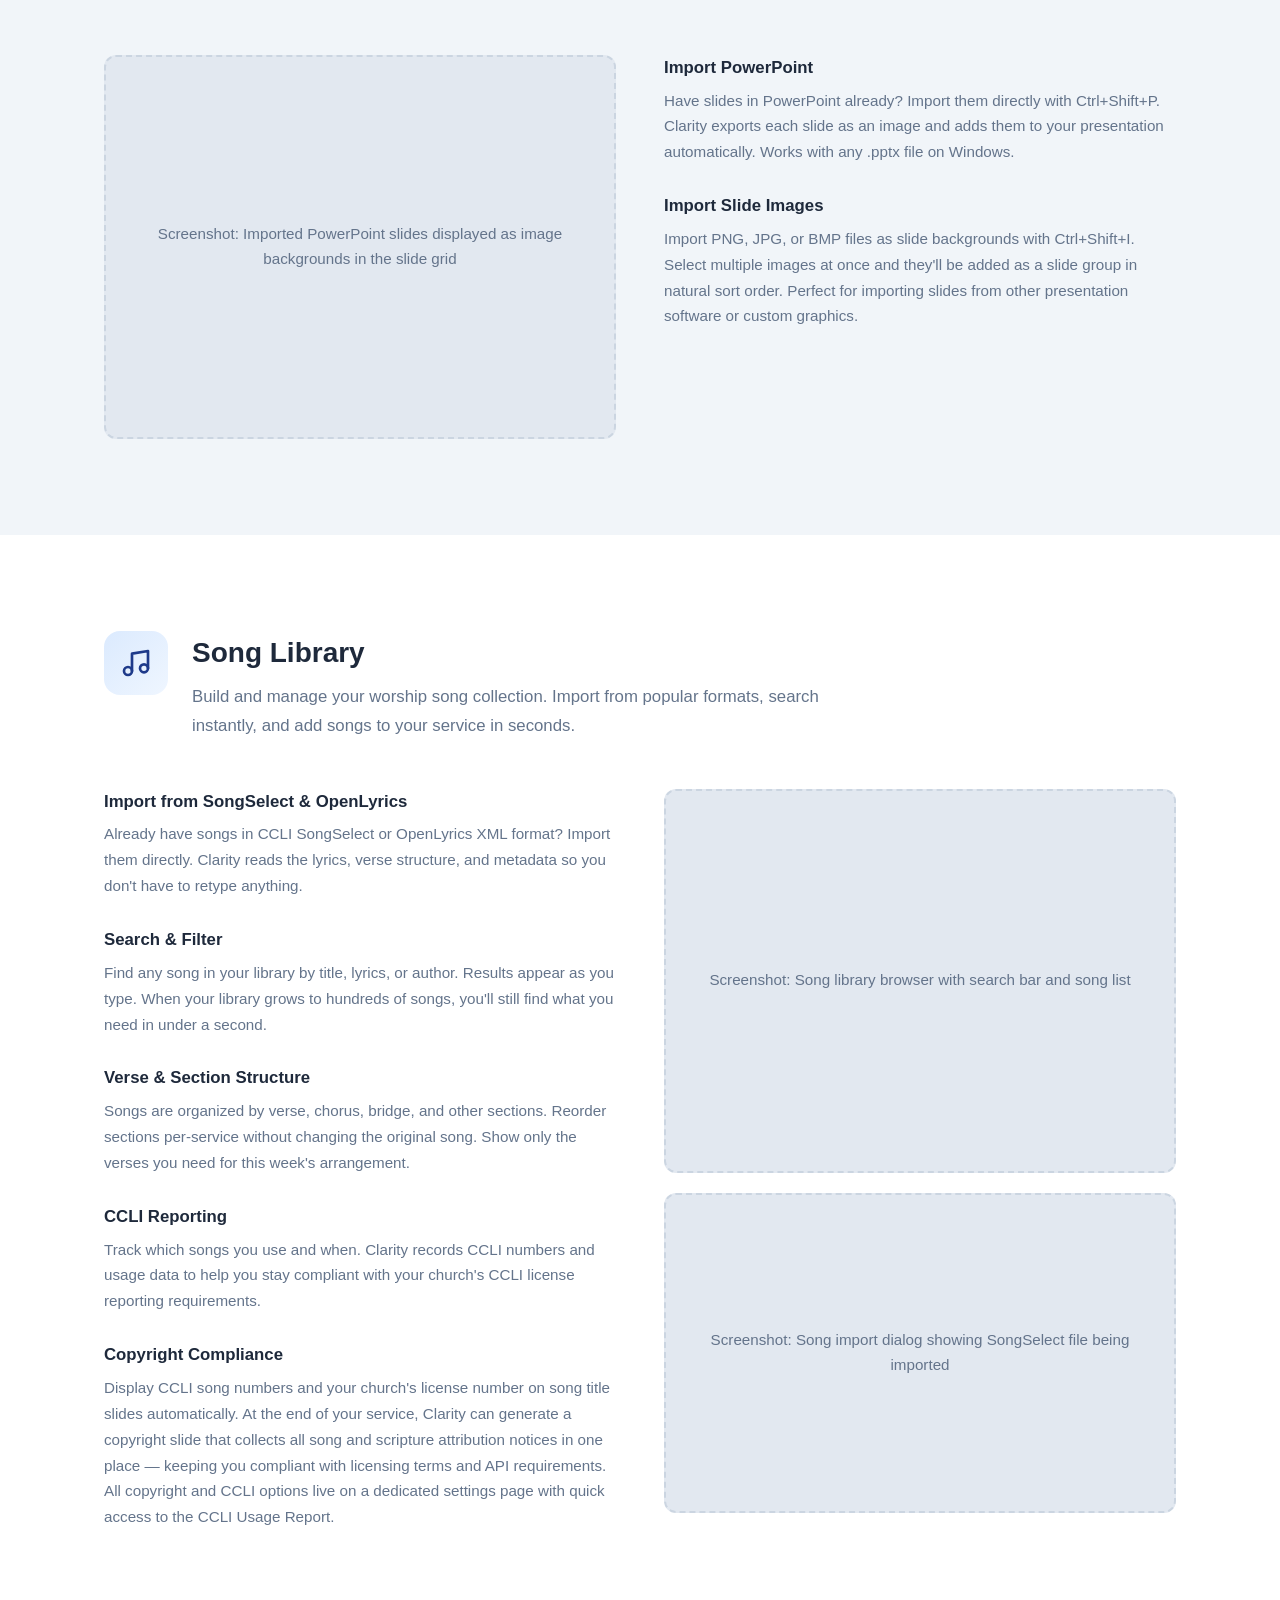
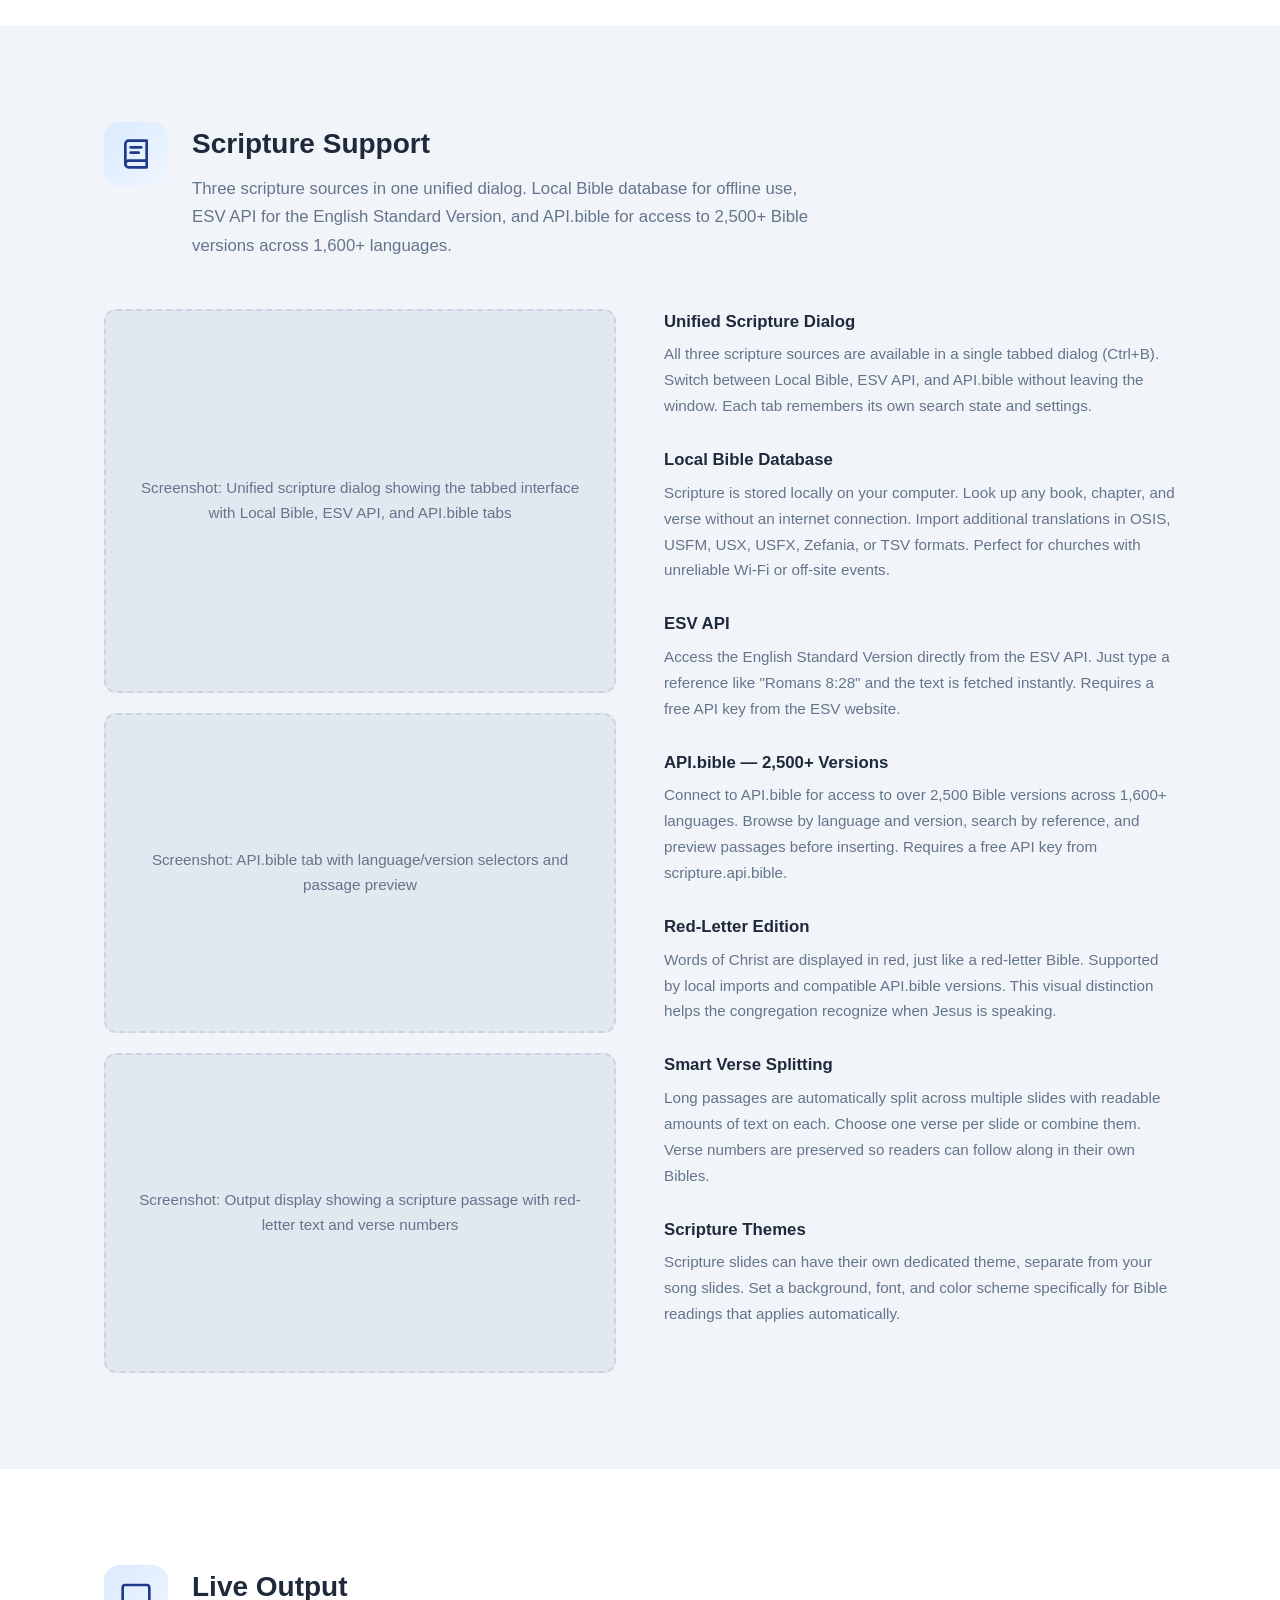
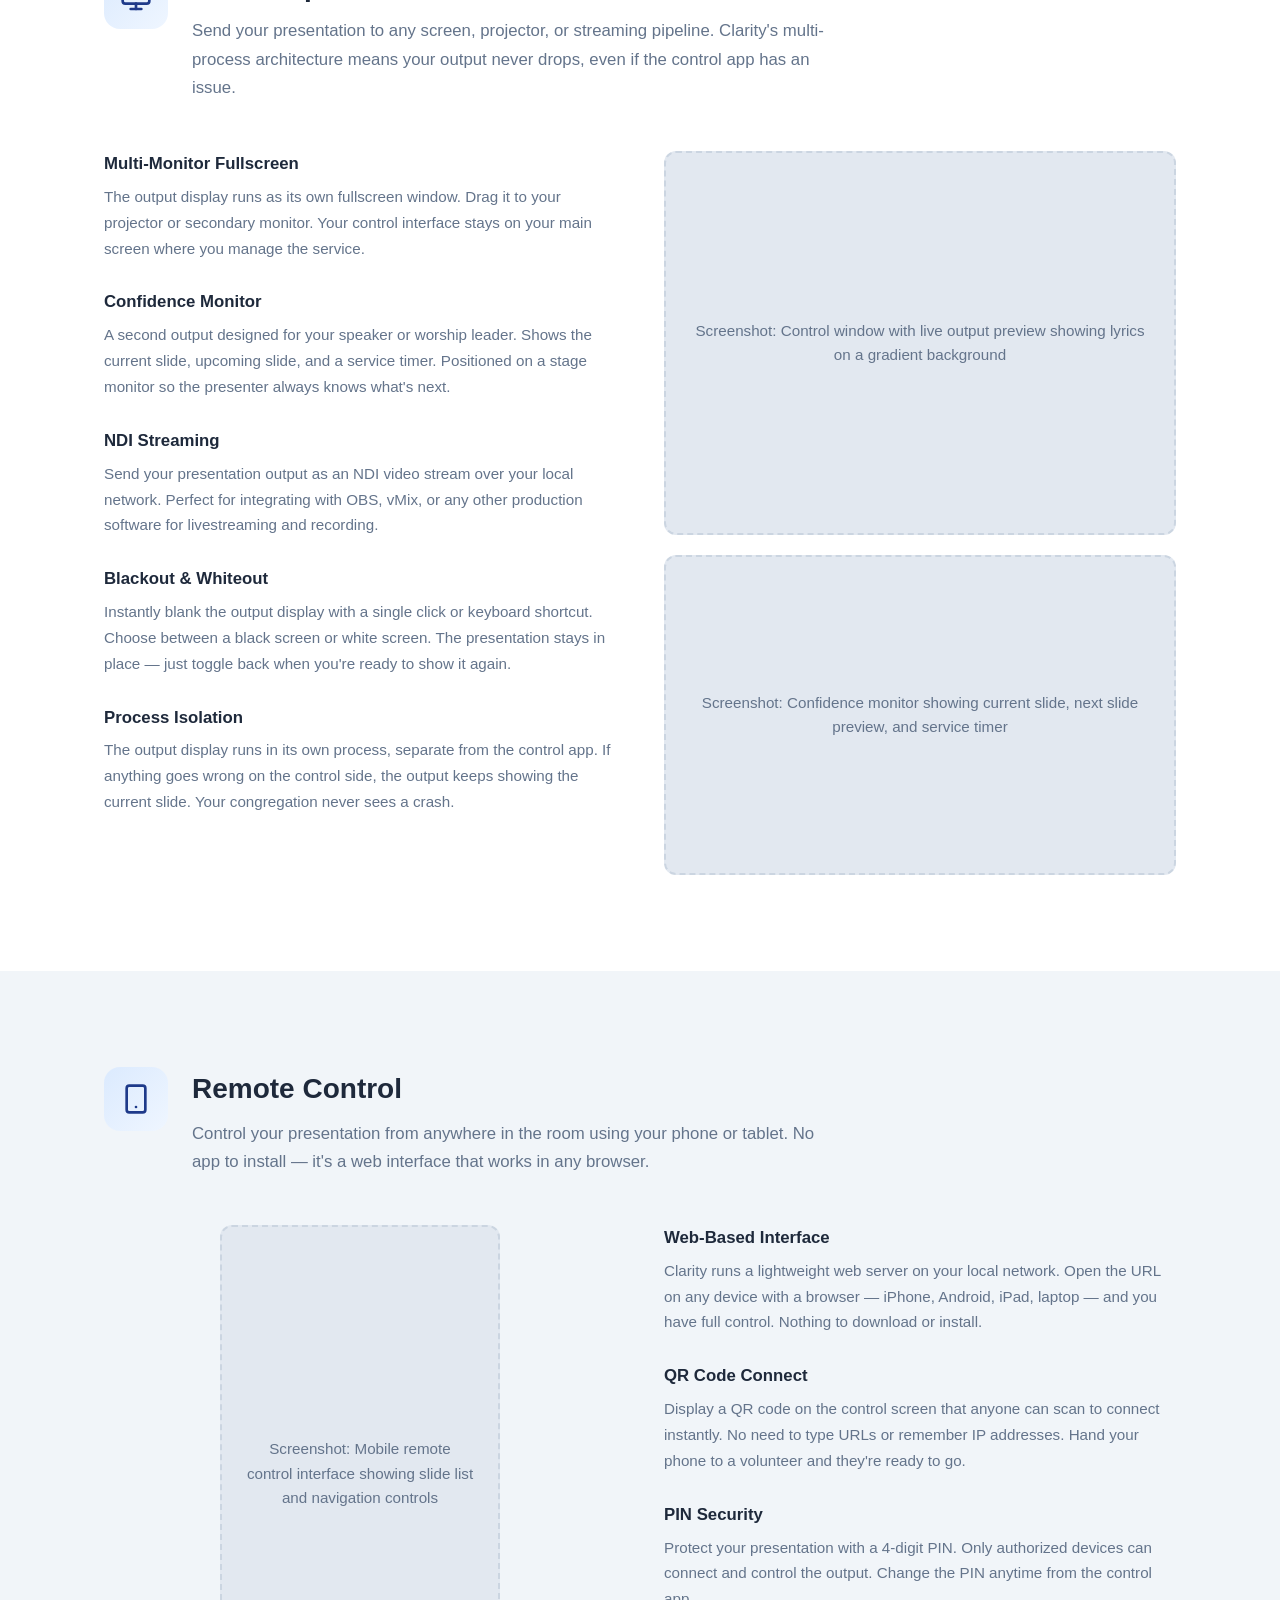
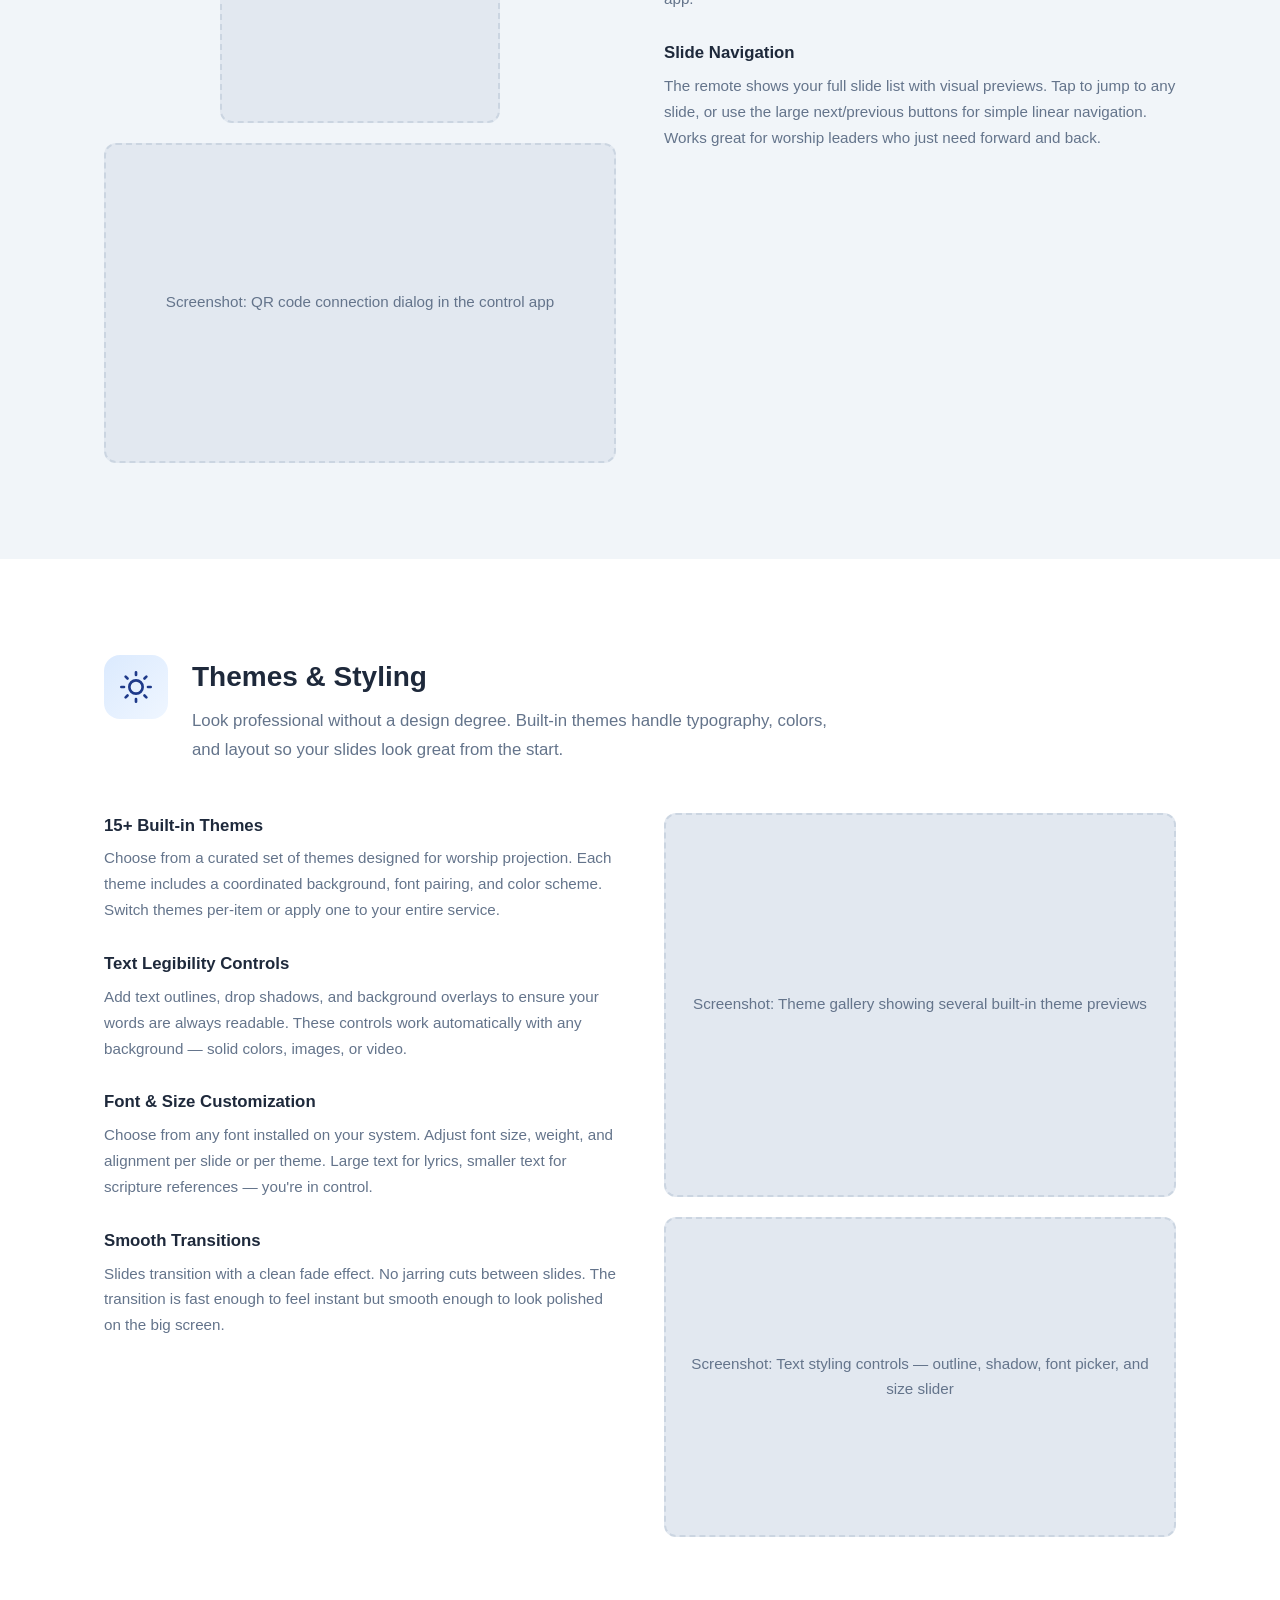
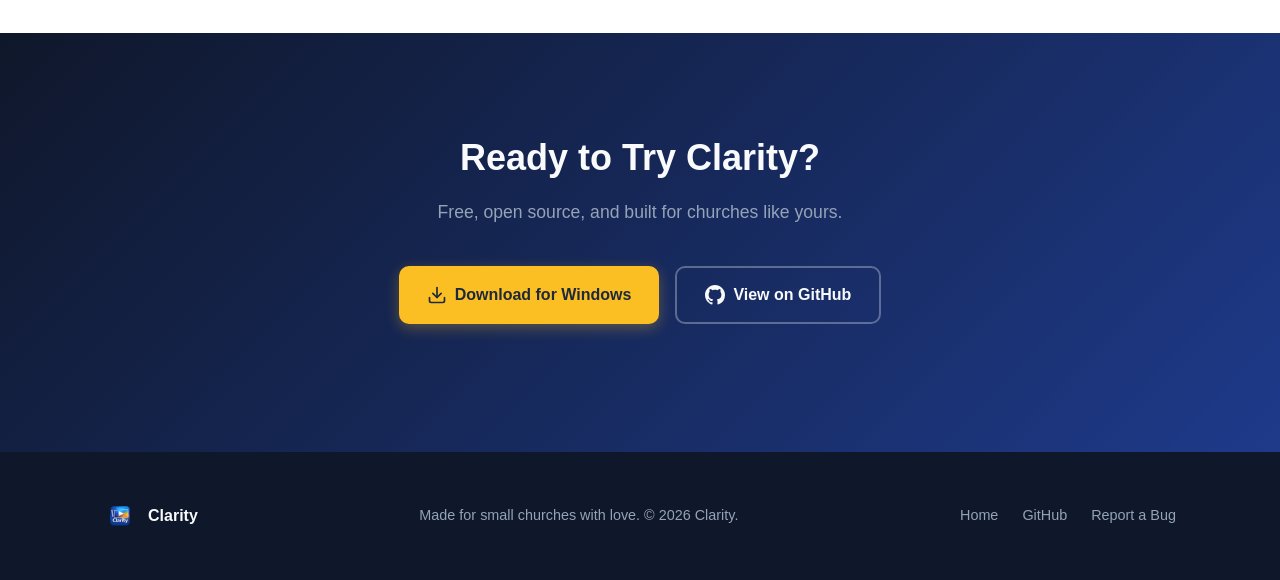
==== commit fd03d48a: "Add dedicated Copyright settings page, import PowerPoint/slide images, update website Move copyright" ====
--- a/site/features.html
+++ b/site/features.html
@@ -25,6 +25,7 @@
         <ul class="nav-links">
             <li><a href="index.html">Home</a></li>
             <li><a href="#backgrounds">Backgrounds</a></li>
+            <li><a href="#import">Import</a></li>
             <li><a href="#songs">Songs</a></li>
             <li><a href="#scripture">Scripture</a></li>
             <li><a href="#output">Output</a></li>
@@ -89,8 +90,43 @@
     </div>
 </section>
 
+<!-- ==================== IMPORT ==================== -->
+<section class="section section-alt" id="import">
+    <div class="container">
+        <div class="feature-detail fade-in">
+            <div class="feature-detail-header">
+                <div class="feature-icon feature-icon-lg">
+                    <svg viewBox="0 0 24 24"><path d="M21 15v4a2 2 0 0 1-2 2H5a2 2 0 0 1-2-2v-4"/><polyline points="17 8 12 3 7 8"/><line x1="12" y1="3" x2="12" y2="15"/></svg>
+                </div>
+                <div>
+                    <h2>Import</h2>
+                    <p class="feature-detail-intro">Bring existing content into Clarity. Import PowerPoint presentations or individual slide images to build your service quickly.</p>
+                </div>
+            </div>
+
+            <div class="feature-detail-grid feature-detail-grid-reverse">
+                <div class="feature-detail-content">
+                    <div class="feature-detail-item">
+                        <h3>Import PowerPoint</h3>
+                        <p>Have slides in PowerPoint already? Import them directly with Ctrl+Shift+P. Clarity exports each slide as an image and adds them to your presentation automatically. Works with any .pptx file on Windows.</p>
+                    </div>
+                    <div class="feature-detail-item">
+                        <h3>Import Slide Images</h3>
+                        <p>Import PNG, JPG, or BMP files as slide backgrounds with Ctrl+Shift+I. Select multiple images at once and they'll be added as a slide group in natural sort order. Perfect for importing slides from other presentation software or custom graphics.</p>
+                    </div>
+                </div>
+                <div class="feature-detail-images">
+                    <div class="screenshot-placeholder screenshot-placeholder-tall">
+                        <span>Screenshot: Imported PowerPoint slides displayed as image backgrounds in the slide grid</span>
+                    </div>
+                </div>
+            </div>
+        </div>
+    </div>
+</section>
+
 <!-- ==================== SONG LIBRARY ==================== -->
-<section class="section section-alt" id="songs">
+<section class="section" id="songs">
     <div class="container">
         <div class="feature-detail fade-in">
             <div class="feature-detail-header">
@@ -103,7 +139,7 @@
                 </div>
             </div>
 
-            <div class="feature-detail-grid feature-detail-grid-reverse">
+            <div class="feature-detail-grid">
                 <div class="feature-detail-content">
                     <div class="feature-detail-item">
                         <h3>Import from SongSelect &amp; OpenLyrics</h3>
@@ -123,7 +159,7 @@
                     </div>
                     <div class="feature-detail-item">
                         <h3>Copyright Compliance</h3>
-                        <p>Display CCLI song numbers and your church's license number on song title slides automatically. At the end of your service, Clarity can generate a copyright slide that collects all song and scripture attribution notices in one place &mdash; keeping you compliant with licensing terms and API requirements.</p>
+                        <p>Display CCLI song numbers and your church's license number on song title slides automatically. At the end of your service, Clarity can generate a copyright slide that collects all song and scripture attribution notices in one place &mdash; keeping you compliant with licensing terms and API requirements. All copyright and CCLI options live on a dedicated settings page with quick access to the CCLI Usage Report.</p>
                     </div>
                 </div>
                 <div class="feature-detail-images">
@@ -140,7 +176,7 @@
 </section>
 
 <!-- ==================== SCRIPTURE SUPPORT ==================== -->
-<section class="section" id="scripture">
+<section class="section section-alt" id="scripture">
     <div class="container">
         <div class="feature-detail fade-in">
             <div class="feature-detail-header">
@@ -153,7 +189,7 @@
                 </div>
             </div>
 
-            <div class="feature-detail-grid">
+            <div class="feature-detail-grid feature-detail-grid-reverse">
                 <div class="feature-detail-content">
                     <div class="feature-detail-item">
                         <h3>Unified Scripture Dialog</h3>
@@ -201,7 +237,7 @@
 </section>
 
 <!-- ==================== LIVE OUTPUT ==================== -->
-<section class="section section-alt" id="output">
+<section class="section" id="output">
     <div class="container">
         <div class="feature-detail fade-in">
             <div class="feature-detail-header">
@@ -214,7 +250,7 @@
                 </div>
             </div>
 
-            <div class="feature-detail-grid feature-detail-grid-reverse">
+            <div class="feature-detail-grid">
                 <div class="feature-detail-content">
                     <div class="feature-detail-item">
                         <h3>Multi-Monitor Fullscreen</h3>
@@ -251,7 +287,7 @@
 </section>
 
 <!-- ==================== REMOTE CONTROL ==================== -->
-<section class="section" id="remote">
+<section class="section section-alt" id="remote">
     <div class="container">
         <div class="feature-detail fade-in">
             <div class="feature-detail-header">
@@ -264,7 +300,7 @@
                 </div>
             </div>
 
-            <div class="feature-detail-grid">
+            <div class="feature-detail-grid feature-detail-grid-reverse">
                 <div class="feature-detail-content">
                     <div class="feature-detail-item">
                         <h3>Web-Based Interface</h3>
@@ -297,7 +333,7 @@
 </section>
 
 <!-- ==================== THEMES & STYLING ==================== -->
-<section class="section section-alt" id="themes">
+<section class="section" id="themes">
     <div class="container">
         <div class="feature-detail fade-in">
             <div class="feature-detail-header">
@@ -310,7 +346,7 @@
                 </div>
             </div>
 
-            <div class="feature-detail-grid feature-detail-grid-reverse">
+            <div class="feature-detail-grid">
                 <div class="feature-detail-content">
                     <div class="feature-detail-item">
                         <h3>15+ Built-in Themes</h3>
--- a/site/css/style.css
+++ b/site/css/style.css
@@ -0,0 +1,861 @@
+/* ============================================
+   Clarity Marketing Website — style.css
+   Pure CSS, no frameworks. Mobile-first.
+   ============================================ */
+
+/* --- Reset & Base --- */
+*, *::before, *::after {
+    box-sizing: border-box;
+    margin: 0;
+    padding: 0;
+}
+
+:root {
+    --color-primary: #1e3a8a;
+    --color-primary-light: #2563eb;
+    --color-accent: #3b82f6;
+    --color-highlight: #fbbf24;
+    --color-text: #1e293b;
+    --color-text-light: #f8fafc;
+    --color-bg-white: #ffffff;
+    --color-bg-alt: #f1f5f9;
+    --color-border: #e2e8f0;
+    --color-muted: #64748b;
+    --font-stack: -apple-system, BlinkMacSystemFont, 'Segoe UI', Roboto, 'Helvetica Neue', Arial, sans-serif;
+    --max-width: 1120px;
+    --nav-height: 64px;
+}
+
+html {
+    scroll-behavior: smooth;
+    font-size: 16px;
+}
+
+body {
+    font-family: var(--font-stack);
+    color: var(--color-text);
+    background: var(--color-bg-white);
+    line-height: 1.6;
+    -webkit-font-smoothing: antialiased;
+}
+
+img {
+    max-width: 100%;
+    height: auto;
+    display: block;
+}
+
+a {
+    color: var(--color-accent);
+    text-decoration: none;
+    transition: color 0.2s;
+}
+
+a:hover {
+    color: var(--color-primary-light);
+}
+
+.container {
+    width: 100%;
+    max-width: var(--max-width);
+    margin: 0 auto;
+    padding: 0 24px;
+}
+
+/* --- Navigation --- */
+.navbar {
+    position: fixed;
+    top: 0;
+    left: 0;
+    right: 0;
+    height: var(--nav-height);
+    background: rgba(255, 255, 255, 0.95);
+    backdrop-filter: blur(8px);
+    -webkit-backdrop-filter: blur(8px);
+    border-bottom: 1px solid var(--color-border);
+    z-index: 1000;
+    transition: box-shadow 0.3s;
+}
+
+.navbar.scrolled {
+    box-shadow: 0 2px 16px rgba(0, 0, 0, 0.08);
+}
+
+.navbar .container {
+    display: flex;
+    align-items: center;
+    justify-content: space-between;
+    height: 100%;
+}
+
+.nav-logo {
+    display: flex;
+    align-items: center;
+    gap: 10px;
+    font-size: 1.25rem;
+    font-weight: 700;
+    color: var(--color-primary);
+}
+
+.nav-logo img {
+    height: 36px;
+    width: 36px;
+    border-radius: 8px;
+}
+
+.nav-links {
+    display: flex;
+    align-items: center;
+    gap: 32px;
+    list-style: none;
+}
+
+.nav-links a {
+    color: var(--color-text);
+    font-size: 0.9rem;
+    font-weight: 500;
+    transition: color 0.2s;
+}
+
+.nav-links a:hover {
+    color: var(--color-accent);
+}
+
+.nav-cta {
+    background: var(--color-primary);
+    color: var(--color-text-light) !important;
+    padding: 8px 20px;
+    border-radius: 8px;
+    font-weight: 600;
+    transition: background 0.2s, transform 0.1s;
+}
+
+.nav-cta:hover {
+    background: var(--color-primary-light);
+    color: var(--color-text-light) !important;
+    transform: translateY(-1px);
+}
+
+/* Hamburger (mobile) */
+.nav-hamburger {
+    display: none;
+    flex-direction: column;
+    justify-content: center;
+    gap: 5px;
+    width: 28px;
+    height: 28px;
+    background: none;
+    border: none;
+    cursor: pointer;
+    padding: 0;
+}
+
+.nav-hamburger span {
+    display: block;
+    width: 100%;
+    height: 2px;
+    background: var(--color-text);
+    border-radius: 2px;
+    transition: transform 0.3s, opacity 0.3s;
+}
+
+.nav-hamburger.active span:nth-child(1) {
+    transform: translateY(7px) rotate(45deg);
+}
+
+.nav-hamburger.active span:nth-child(2) {
+    opacity: 0;
+}
+
+.nav-hamburger.active span:nth-child(3) {
+    transform: translateY(-7px) rotate(-45deg);
+}
+
+/* --- Hero --- */
+.hero {
+    min-height: 100vh;
+    display: flex;
+    align-items: center;
+    justify-content: center;
+    text-align: center;
+    padding: calc(var(--nav-height) + 48px) 24px 80px;
+    background: linear-gradient(135deg, #0f172a 0%, var(--color-primary) 50%, #1e40af 100%);
+    position: relative;
+    overflow: hidden;
+}
+
+/* Subtle pattern overlay */
+.hero::before {
+    content: '';
+    position: absolute;
+    inset: 0;
+    background: radial-gradient(circle at 30% 40%, rgba(59, 130, 246, 0.15) 0%, transparent 50%),
+                radial-gradient(circle at 70% 60%, rgba(251, 191, 36, 0.08) 0%, transparent 50%);
+    pointer-events: none;
+}
+
+.hero-content {
+    position: relative;
+    z-index: 1;
+    max-width: 720px;
+}
+
+.hero-logo {
+    max-width: 400px;
+    margin: 0 auto 32px;
+}
+
+.hero h1 {
+    font-size: 2.5rem;
+    font-weight: 800;
+    color: var(--color-text-light);
+    line-height: 1.2;
+    margin-bottom: 16px;
+}
+
+.hero .subtitle {
+    font-size: 1.15rem;
+    color: #94a3b8;
+    max-width: 540px;
+    margin: 0 auto 40px;
+    line-height: 1.7;
+}
+
+.hero-buttons {
+    display: flex;
+    gap: 16px;
+    justify-content: center;
+    flex-wrap: wrap;
+}
+
+/* --- Buttons --- */
+.btn {
+    display: inline-flex;
+    align-items: center;
+    gap: 8px;
+    padding: 14px 28px;
+    border-radius: 10px;
+    font-size: 1rem;
+    font-weight: 600;
+    cursor: pointer;
+    border: none;
+    transition: transform 0.15s, box-shadow 0.2s, background 0.2s;
+}
+
+.btn:hover {
+    transform: translateY(-2px);
+}
+
+.btn:active {
+    transform: translateY(0);
+}
+
+.btn-primary {
+    background: var(--color-highlight);
+    color: #1e293b;
+    box-shadow: 0 4px 14px rgba(251, 191, 36, 0.3);
+}
+
+.btn-primary:hover {
+    background: #f59e0b;
+    color: #1e293b;
+    box-shadow: 0 6px 20px rgba(251, 191, 36, 0.4);
+}
+
+.btn-secondary {
+    background: rgba(255, 255, 255, 0.1);
+    color: var(--color-text-light);
+    border: 1px solid rgba(255, 255, 255, 0.25);
+}
+
+.btn-secondary:hover {
+    background: rgba(255, 255, 255, 0.2);
+    color: var(--color-text-light);
+}
+
+.btn-outline {
+    background: transparent;
+    color: var(--color-primary);
+    border: 2px solid var(--color-primary);
+}
+
+.btn-outline:hover {
+    background: var(--color-primary);
+    color: var(--color-text-light);
+}
+
+/* --- Section Base --- */
+.section {
+    padding: 96px 0;
+}
+
+.section-alt {
+    background: var(--color-bg-alt);
+}
+
+.section-dark {
+    background: linear-gradient(135deg, #0f172a, var(--color-primary));
+    color: var(--color-text-light);
+}
+
+.section-header {
+    text-align: center;
+    margin-bottom: 64px;
+}
+
+.section-header h2 {
+    font-size: 2rem;
+    font-weight: 800;
+    margin-bottom: 12px;
+}
+
+.section-header p {
+    font-size: 1.1rem;
+    color: var(--color-muted);
+    max-width: 560px;
+    margin: 0 auto;
+}
+
+.section-dark .section-header p {
+    color: #94a3b8;
+}
+
+/* --- Features Grid --- */
+.features-grid {
+    display: grid;
+    grid-template-columns: repeat(3, 1fr);
+    gap: 32px;
+}
+
+.feature-card {
+    background: var(--color-bg-white);
+    border: 1px solid var(--color-border);
+    border-radius: 16px;
+    padding: 32px;
+    transition: transform 0.2s, box-shadow 0.2s;
+}
+
+.feature-card:hover {
+    transform: translateY(-4px);
+    box-shadow: 0 12px 32px rgba(0, 0, 0, 0.08);
+}
+
+.feature-icon {
+    width: 48px;
+    height: 48px;
+    background: linear-gradient(135deg, #dbeafe, #eff6ff);
+    border-radius: 12px;
+    display: flex;
+    align-items: center;
+    justify-content: center;
+    margin-bottom: 20px;
+}
+
+.feature-icon svg {
+    width: 24px;
+    height: 24px;
+    stroke: var(--color-primary);
+    fill: none;
+    stroke-width: 2;
+    stroke-linecap: round;
+    stroke-linejoin: round;
+}
+
+.feature-card h3 {
+    font-size: 1.15rem;
+    font-weight: 700;
+    margin-bottom: 8px;
+    color: var(--color-text);
+}
+
+.feature-card p {
+    font-size: 0.95rem;
+    color: var(--color-muted);
+    line-height: 1.6;
+}
+
+/* --- How It Works --- */
+.steps {
+    display: grid;
+    grid-template-columns: repeat(3, 1fr);
+    gap: 48px;
+    position: relative;
+}
+
+/* Connecting line between steps */
+.steps::before {
+    content: '';
+    position: absolute;
+    top: 36px;
+    left: calc(16.67% + 36px);
+    right: calc(16.67% + 36px);
+    height: 2px;
+    background: var(--color-border);
+}
+
+.step {
+    text-align: center;
+    position: relative;
+}
+
+.step-number {
+    width: 72px;
+    height: 72px;
+    border-radius: 50%;
+    background: linear-gradient(135deg, var(--color-primary), var(--color-primary-light));
+    color: var(--color-text-light);
+    font-size: 1.5rem;
+    font-weight: 800;
+    display: flex;
+    align-items: center;
+    justify-content: center;
+    margin: 0 auto 24px;
+    position: relative;
+    z-index: 1;
+}
+
+.step h3 {
+    font-size: 1.15rem;
+    font-weight: 700;
+    margin-bottom: 8px;
+}
+
+.step p {
+    font-size: 0.95rem;
+    color: var(--color-muted);
+    line-height: 1.6;
+}
+
+/* --- Screenshots --- */
+.screenshots-grid {
+    display: grid;
+    grid-template-columns: repeat(2, 1fr);
+    gap: 24px;
+}
+
+.screenshot-placeholder {
+    background: #e2e8f0;
+    border: 2px dashed #cbd5e1;
+    border-radius: 12px;
+    aspect-ratio: 16 / 10;
+    display: flex;
+    align-items: center;
+    justify-content: center;
+    text-align: center;
+    padding: 24px;
+}
+
+.screenshot-placeholder span {
+    color: var(--color-muted);
+    font-size: 0.95rem;
+    font-weight: 500;
+}
+
+/* --- Download CTA --- */
+.cta-section {
+    text-align: center;
+}
+
+.cta-section h2 {
+    font-size: 2.25rem;
+    font-weight: 800;
+    color: var(--color-text-light);
+    margin-bottom: 12px;
+}
+
+.cta-section p {
+    color: #94a3b8;
+    font-size: 1.1rem;
+    margin-bottom: 40px;
+    max-width: 480px;
+    margin-left: auto;
+    margin-right: auto;
+}
+
+.cta-buttons {
+    display: flex;
+    gap: 16px;
+    justify-content: center;
+    flex-wrap: wrap;
+    margin-bottom: 32px;
+}
+
+.system-req {
+    font-size: 0.85rem;
+    color: #64748b;
+}
+
+/* --- Footer --- */
+.footer {
+    background: #0f172a;
+    color: #94a3b8;
+    padding: 48px 0;
+}
+
+.footer-content {
+    display: flex;
+    align-items: center;
+    justify-content: space-between;
+    flex-wrap: wrap;
+    gap: 24px;
+}
+
+.footer-brand {
+    display: flex;
+    align-items: center;
+    gap: 12px;
+}
+
+.footer-brand img {
+    width: 32px;
+    height: 32px;
+    border-radius: 6px;
+}
+
+.footer-brand span {
+    font-weight: 600;
+    color: var(--color-text-light);
+}
+
+.footer-center {
+    font-size: 0.9rem;
+    text-align: center;
+}
+
+.footer-links {
+    display: flex;
+    gap: 24px;
+}
+
+.footer-links a {
+    color: #94a3b8;
+    font-size: 0.9rem;
+    transition: color 0.2s;
+}
+
+.footer-links a:hover {
+    color: var(--color-text-light);
+}
+
+/* --- Page Header (sub-pages) --- */
+.page-header {
+    padding: calc(var(--nav-height) + 64px) 0 64px;
+    background: linear-gradient(135deg, #0f172a 0%, var(--color-primary) 50%, #1e40af 100%);
+    text-align: center;
+    position: relative;
+}
+
+.page-header::before {
+    content: '';
+    position: absolute;
+    inset: 0;
+    background: radial-gradient(circle at 30% 40%, rgba(59, 130, 246, 0.15) 0%, transparent 50%),
+                radial-gradient(circle at 70% 60%, rgba(251, 191, 36, 0.08) 0%, transparent 50%);
+    pointer-events: none;
+}
+
+.page-header .container {
+    position: relative;
+    z-index: 1;
+}
+
+.page-header h1 {
+    font-size: 2.5rem;
+    font-weight: 800;
+    color: var(--color-text-light);
+    margin-bottom: 12px;
+}
+
+.page-header p {
+    font-size: 1.15rem;
+    color: #94a3b8;
+    max-width: 560px;
+    margin: 0 auto;
+}
+
+/* --- Feature Detail Sections --- */
+.feature-detail-header {
+    display: flex;
+    align-items: flex-start;
+    gap: 24px;
+    margin-bottom: 48px;
+}
+
+.feature-icon-lg {
+    width: 64px;
+    height: 64px;
+    min-width: 64px;
+    border-radius: 16px;
+}
+
+.feature-icon-lg svg {
+    width: 32px;
+    height: 32px;
+}
+
+.feature-detail-header h2 {
+    font-size: 1.75rem;
+    font-weight: 800;
+    margin-bottom: 8px;
+}
+
+.feature-detail-intro {
+    font-size: 1.05rem;
+    color: var(--color-muted);
+    line-height: 1.7;
+    max-width: 640px;
+}
+
+.feature-detail-grid {
+    display: grid;
+    grid-template-columns: 1fr 1fr;
+    gap: 48px;
+    align-items: start;
+}
+
+.feature-detail-grid-reverse {
+    direction: rtl;
+}
+
+.feature-detail-grid-reverse > * {
+    direction: ltr;
+}
+
+.feature-detail-content {
+    display: flex;
+    flex-direction: column;
+    gap: 28px;
+}
+
+.feature-detail-item h3 {
+    font-size: 1.05rem;
+    font-weight: 700;
+    margin-bottom: 6px;
+    color: var(--color-text);
+}
+
+.feature-detail-item p {
+    font-size: 0.95rem;
+    color: var(--color-muted);
+    line-height: 1.7;
+}
+
+.feature-detail-images {
+    display: flex;
+    flex-direction: column;
+    gap: 20px;
+    position: sticky;
+    top: calc(var(--nav-height) + 24px);
+}
+
+.screenshot-placeholder-tall {
+    aspect-ratio: 4 / 3;
+}
+
+.screenshot-placeholder-phone {
+    aspect-ratio: 9 / 16;
+    max-width: 280px;
+    margin: 0 auto;
+}
+
+/* Feature card "learn more" link */
+.feature-card-link {
+    display: inline-flex;
+    align-items: center;
+    gap: 4px;
+    margin-top: 12px;
+    font-size: 0.9rem;
+    font-weight: 600;
+    color: var(--color-accent);
+}
+
+.feature-card-link:hover {
+    gap: 8px;
+}
+
+.feature-card-link svg {
+    width: 16px;
+    height: 16px;
+    stroke: currentColor;
+    fill: none;
+    stroke-width: 2;
+    transition: transform 0.2s;
+}
+
+.feature-card-link:hover svg {
+    transform: translateX(2px);
+}
+
+@media (max-width: 768px) {
+    .page-header h1 {
+        font-size: 2rem;
+    }
+
+    .feature-detail-header {
+        flex-direction: column;
+        gap: 16px;
+    }
+
+    .feature-detail-grid,
+    .feature-detail-grid-reverse {
+        grid-template-columns: 1fr;
+        gap: 32px;
+        direction: ltr;
+    }
+
+    .feature-detail-images {
+        position: static;
+    }
+
+    .screenshot-placeholder-phone {
+        max-width: 220px;
+    }
+}
+
+/* --- Scroll Animations --- */
+.fade-in {
+    opacity: 0;
+    transform: translateY(24px);
+    transition: opacity 0.6s ease, transform 0.6s ease;
+}
+
+.fade-in.visible {
+    opacity: 1;
+    transform: translateY(0);
+}
+
+/* Stagger child animations in grids */
+.fade-in-group > * {
+    opacity: 0;
+    transform: translateY(24px);
+    transition: opacity 0.5s ease, transform 0.5s ease;
+}
+
+.fade-in-group.visible > *:nth-child(1) { transition-delay: 0s; }
+.fade-in-group.visible > *:nth-child(2) { transition-delay: 0.1s; }
+.fade-in-group.visible > *:nth-child(3) { transition-delay: 0.2s; }
+.fade-in-group.visible > *:nth-child(4) { transition-delay: 0.3s; }
+.fade-in-group.visible > *:nth-child(5) { transition-delay: 0.4s; }
+.fade-in-group.visible > *:nth-child(6) { transition-delay: 0.5s; }
+
+.fade-in-group.visible > * {
+    opacity: 1;
+    transform: translateY(0);
+}
+
+/* --- Tooltip --- */
+.tooltip-wrap {
+    position: relative;
+}
+
+.tooltip {
+    display: none;
+    position: absolute;
+    bottom: calc(100% + 12px);
+    left: 50%;
+    transform: translateX(-50%);
+    background: #1e293b;
+    color: var(--color-text-light);
+    padding: 8px 16px;
+    border-radius: 8px;
+    font-size: 0.85rem;
+    white-space: nowrap;
+    pointer-events: none;
+}
+
+.tooltip::after {
+    content: '';
+    position: absolute;
+    top: 100%;
+    left: 50%;
+    transform: translateX(-50%);
+    border: 6px solid transparent;
+    border-top-color: #1e293b;
+}
+
+.tooltip-wrap:hover .tooltip,
+.tooltip-wrap:focus-within .tooltip {
+    display: block;
+}
+
+/* --- Responsive: Tablet (768px) --- */
+@media (max-width: 768px) {
+    .nav-links {
+        display: none;
+        position: absolute;
+        top: var(--nav-height);
+        left: 0;
+        right: 0;
+        background: var(--color-bg-white);
+        flex-direction: column;
+        padding: 16px 24px;
+        gap: 0;
+        border-bottom: 1px solid var(--color-border);
+        box-shadow: 0 8px 24px rgba(0, 0, 0, 0.08);
+    }
+
+    .nav-links.open {
+        display: flex;
+    }
+
+    .nav-links li {
+        width: 100%;
+    }
+
+    .nav-links a {
+        display: block;
+        padding: 12px 0;
+        border-bottom: 1px solid var(--color-border);
+    }
+
+    .nav-links li:last-child a {
+        border-bottom: none;
+    }
+
+    .nav-cta {
+        text-align: center;
+        margin-top: 8px;
+    }
+
+    .nav-hamburger {
+        display: flex;
+    }
+
+    .hero h1 {
+        font-size: 2rem;
+    }
+
+    .hero-logo {
+        max-width: 280px;
+    }
+
+    .features-grid {
+        grid-template-columns: 1fr;
+        gap: 20px;
+    }
+
+    .steps {
+        grid-template-columns: 1fr;
+        gap: 40px;
+    }
+
+    .steps::before {
+        display: none;
+    }
+
+    .screenshots-grid {
+        grid-template-columns: 1fr;
+    }
+
+    .footer-content {
+        flex-direction: column;
+        text-align: center;
+    }
+}
+
+/* --- Responsive: Large (1024px) --- */
+@media (min-width: 769px) and (max-width: 1024px) {
+    .features-grid {
+        grid-template-columns: repeat(2, 1fr);
+    }
+}
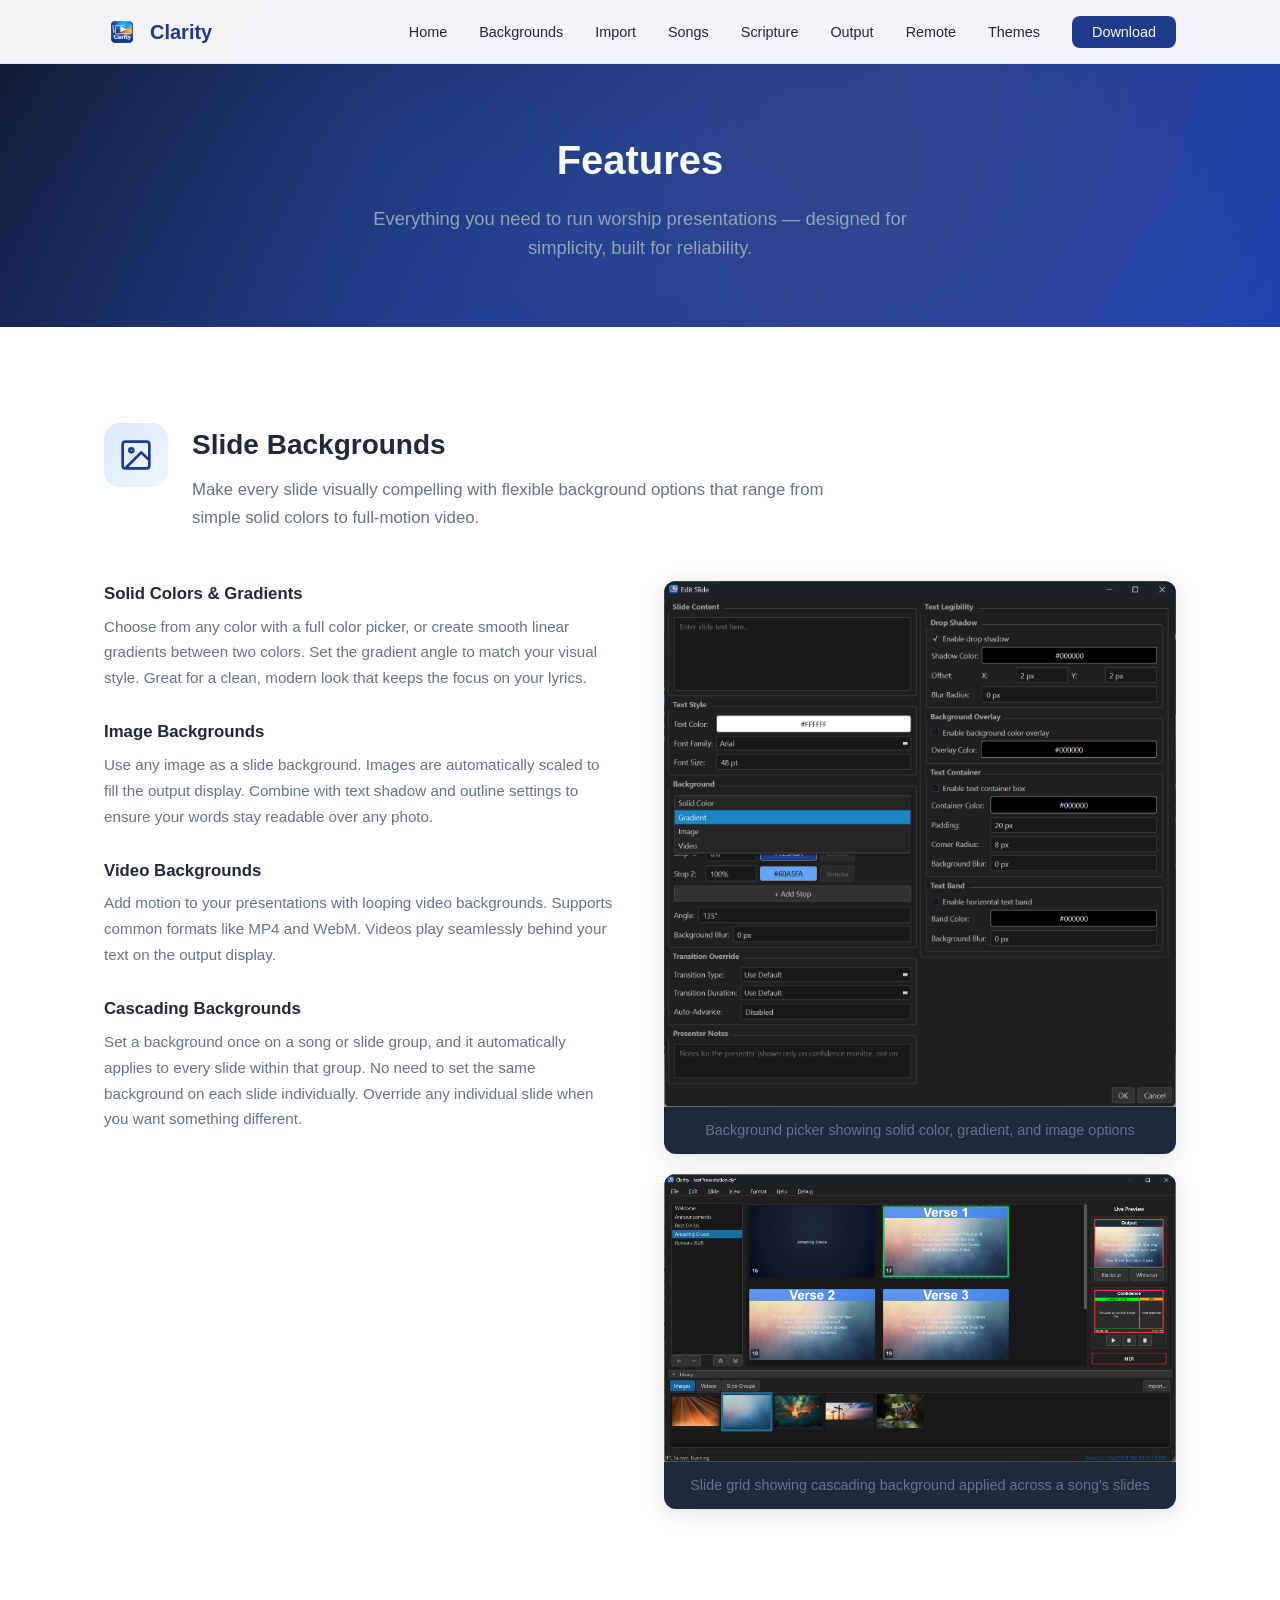
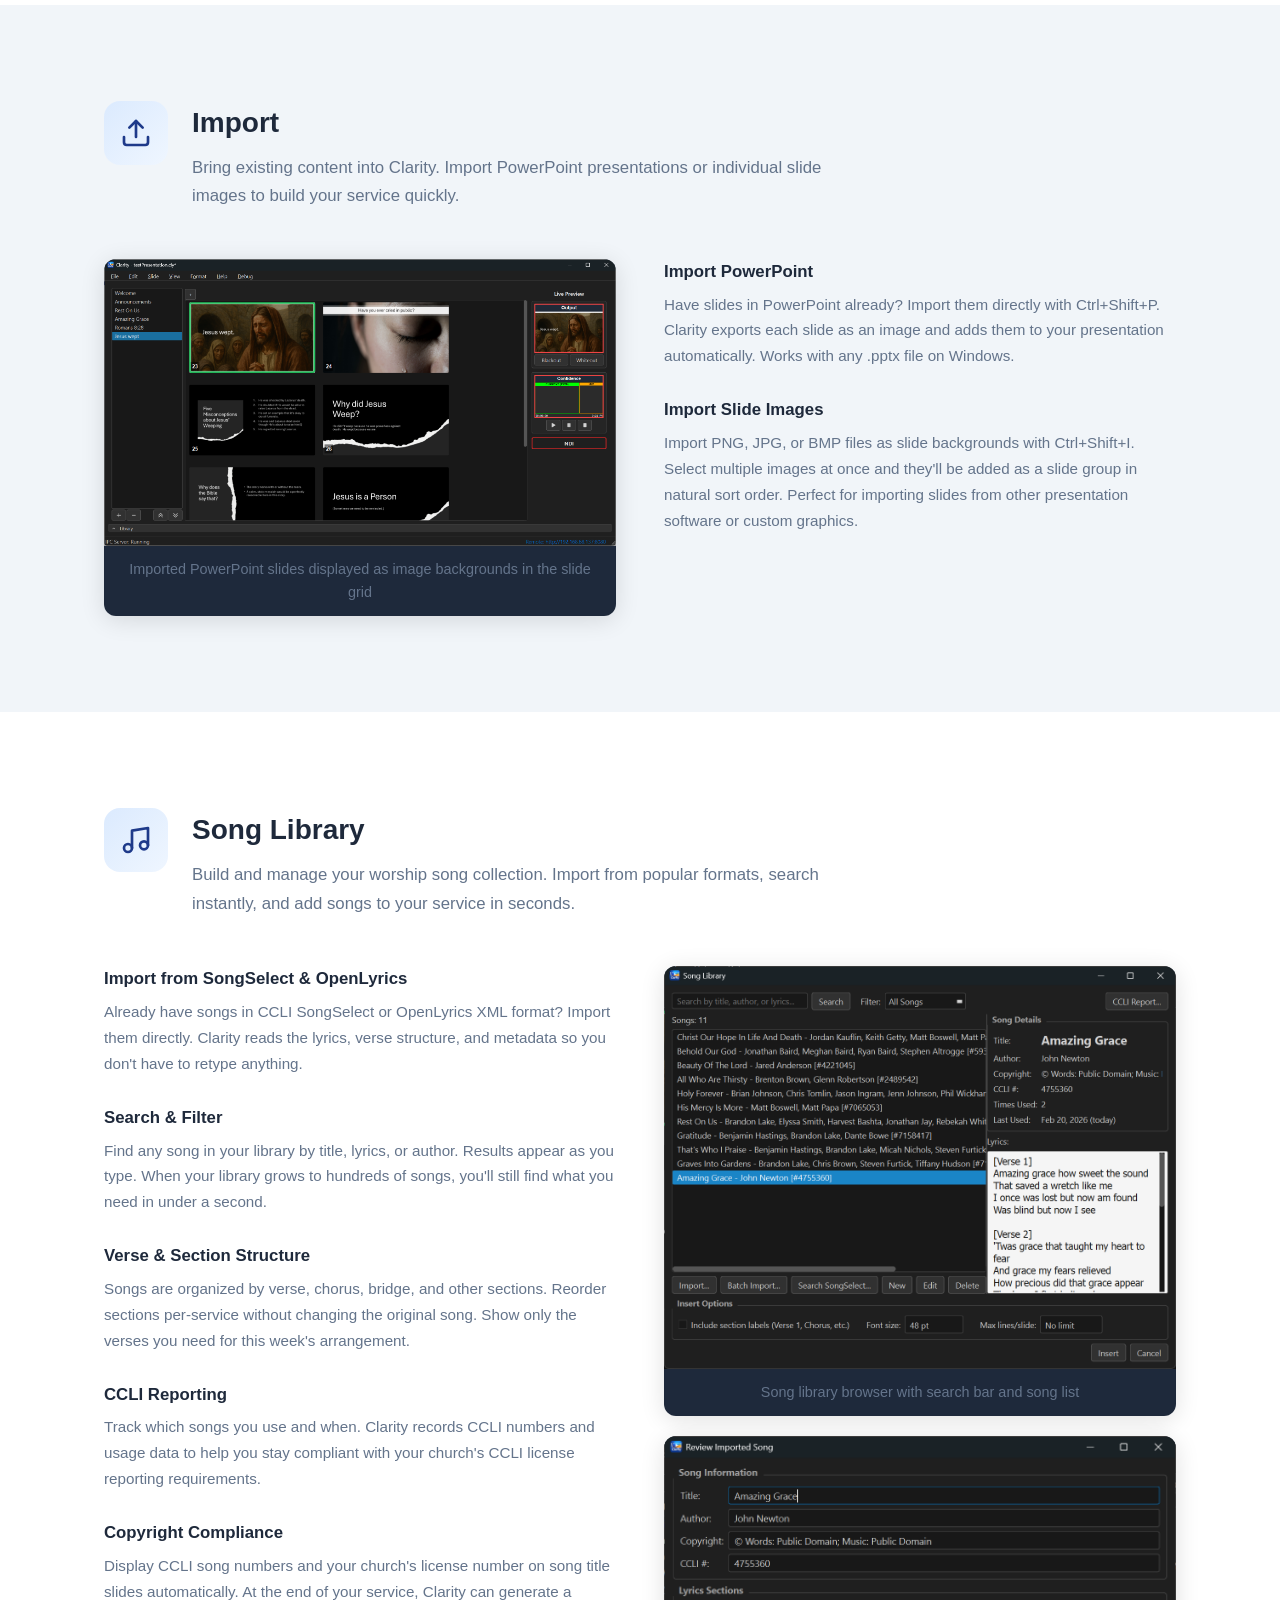
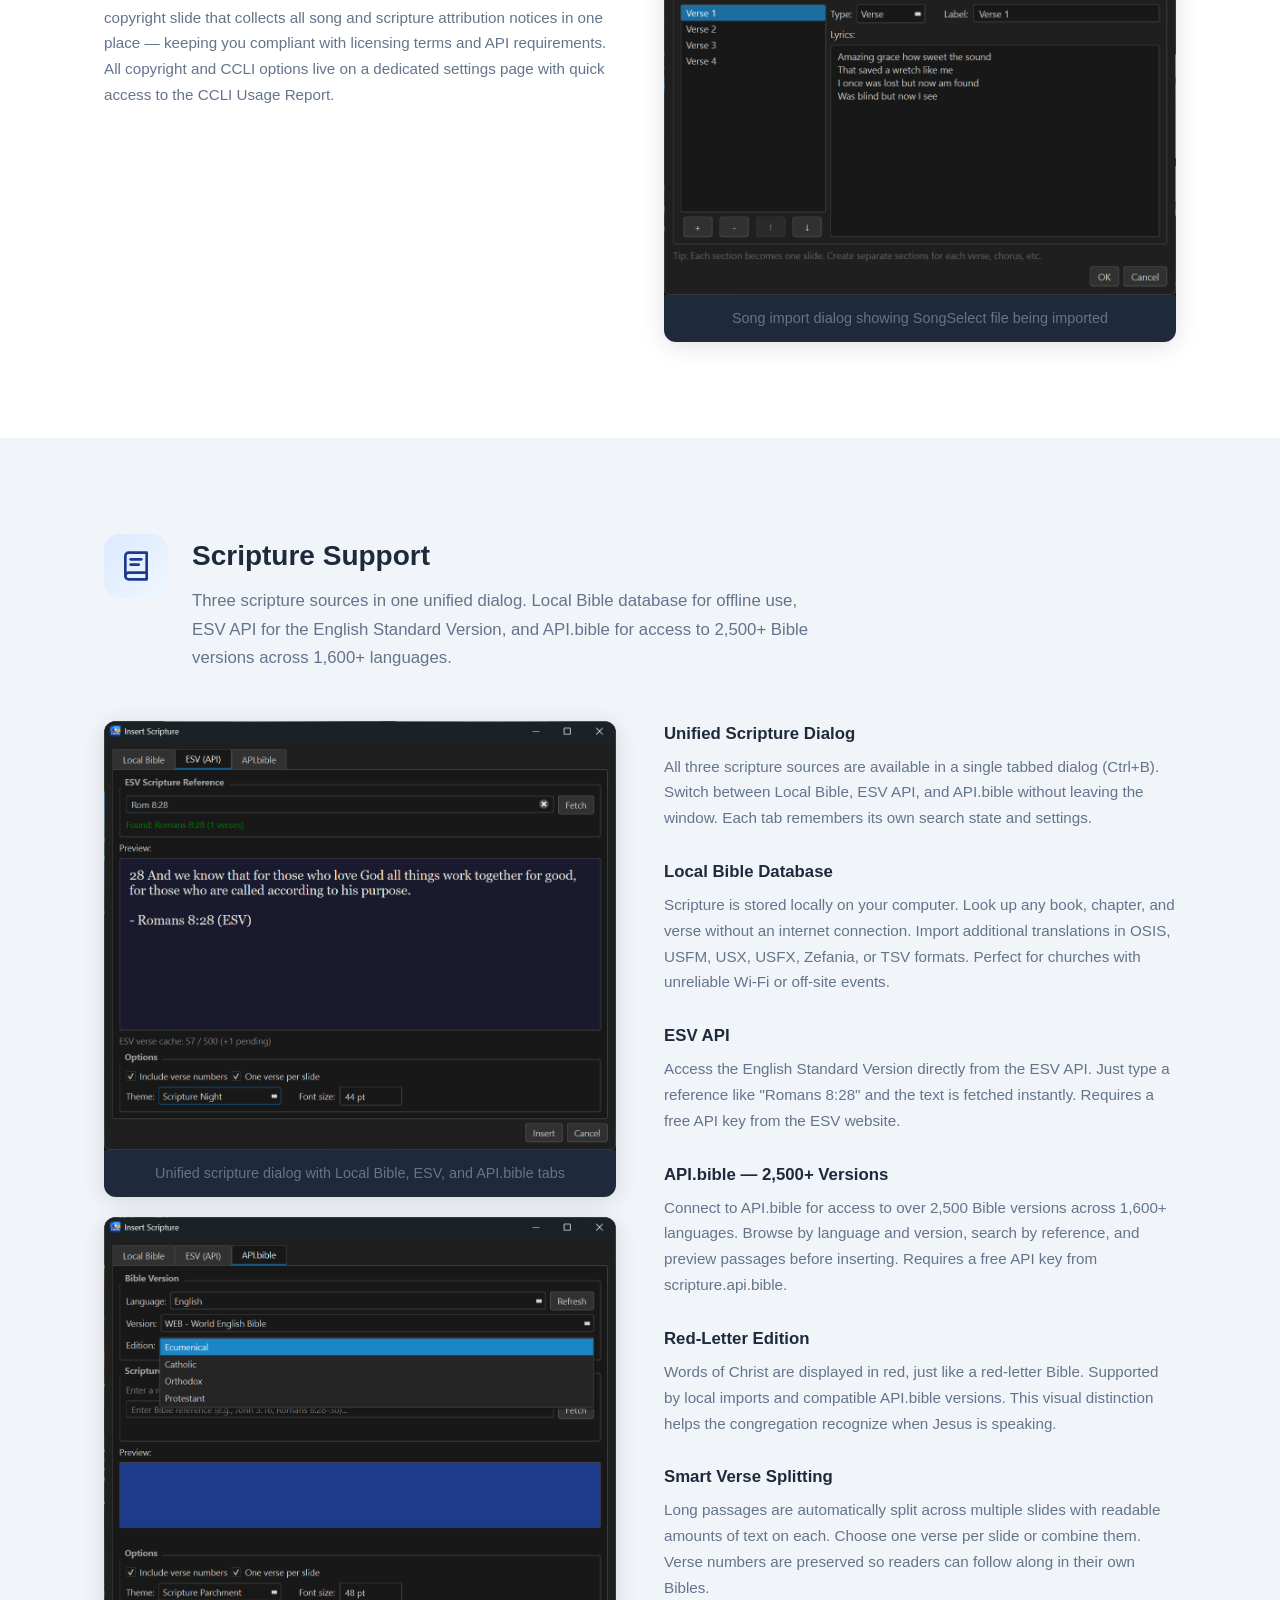
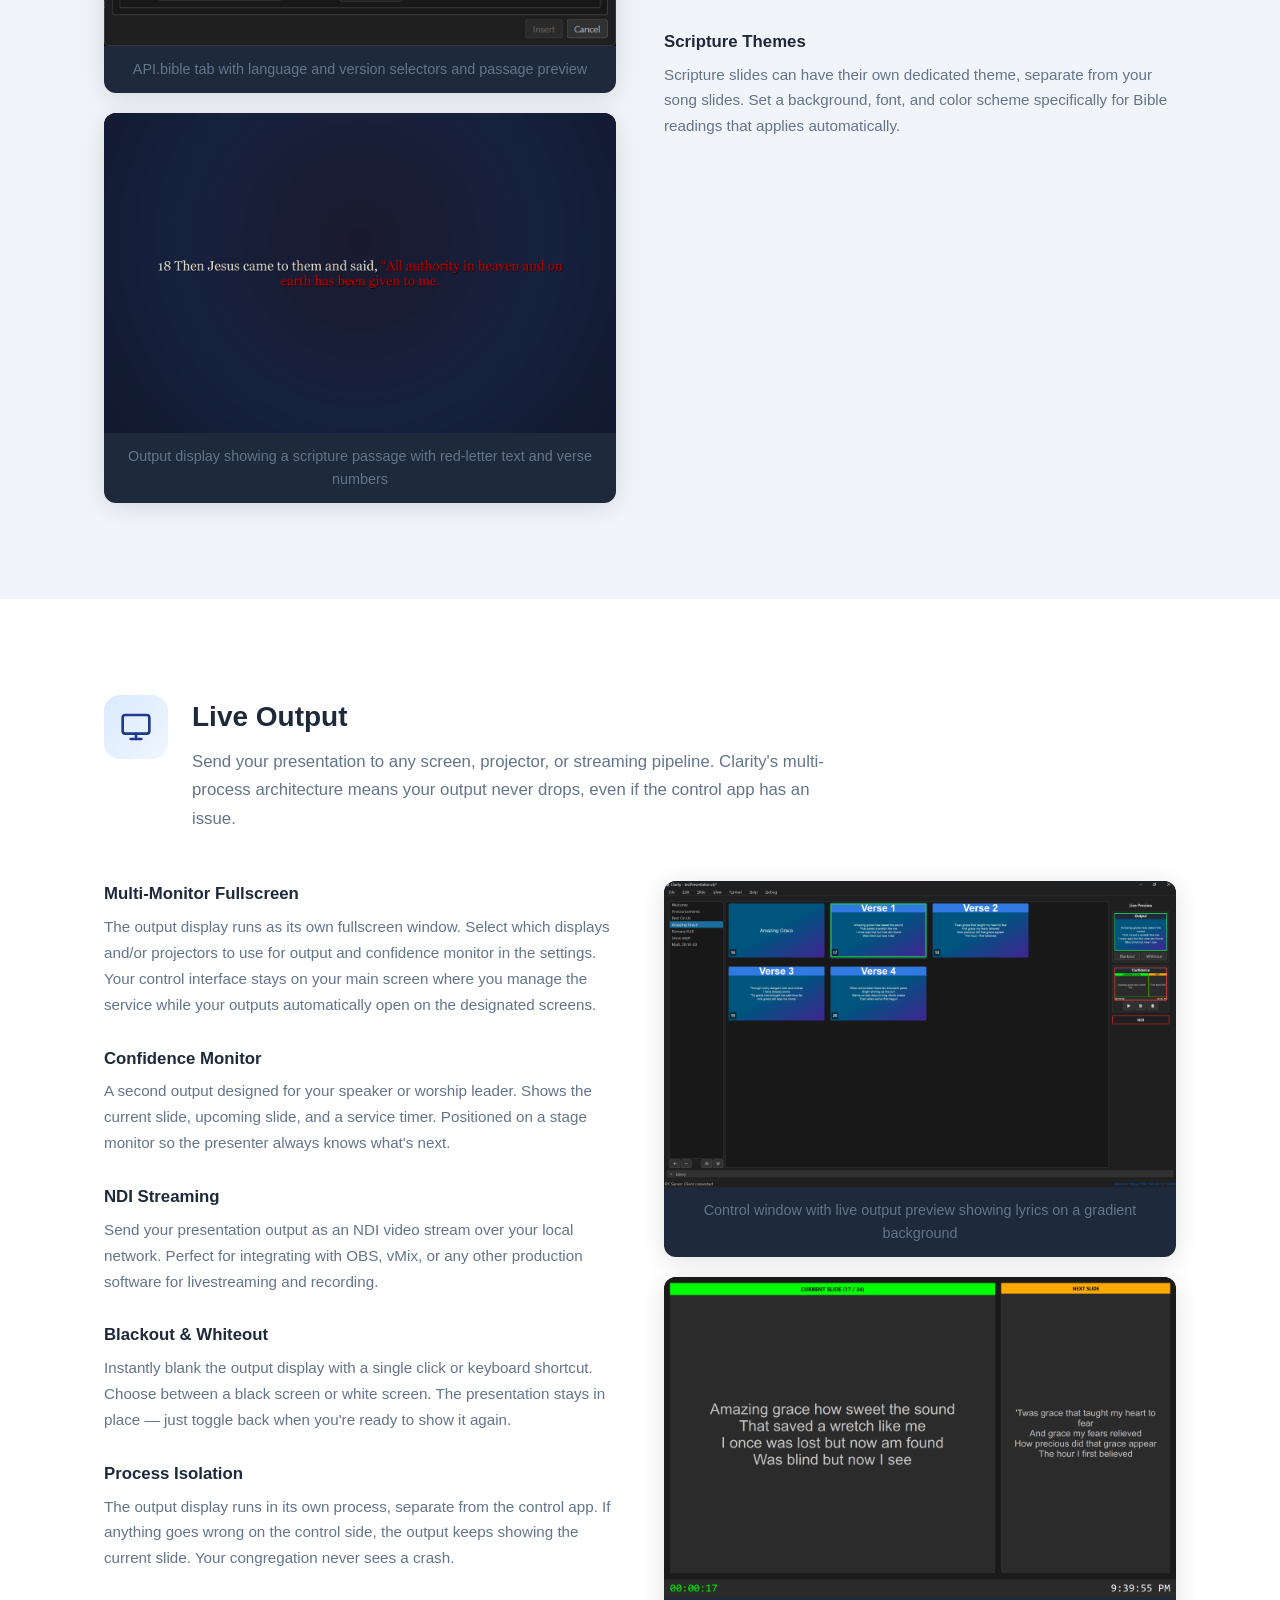
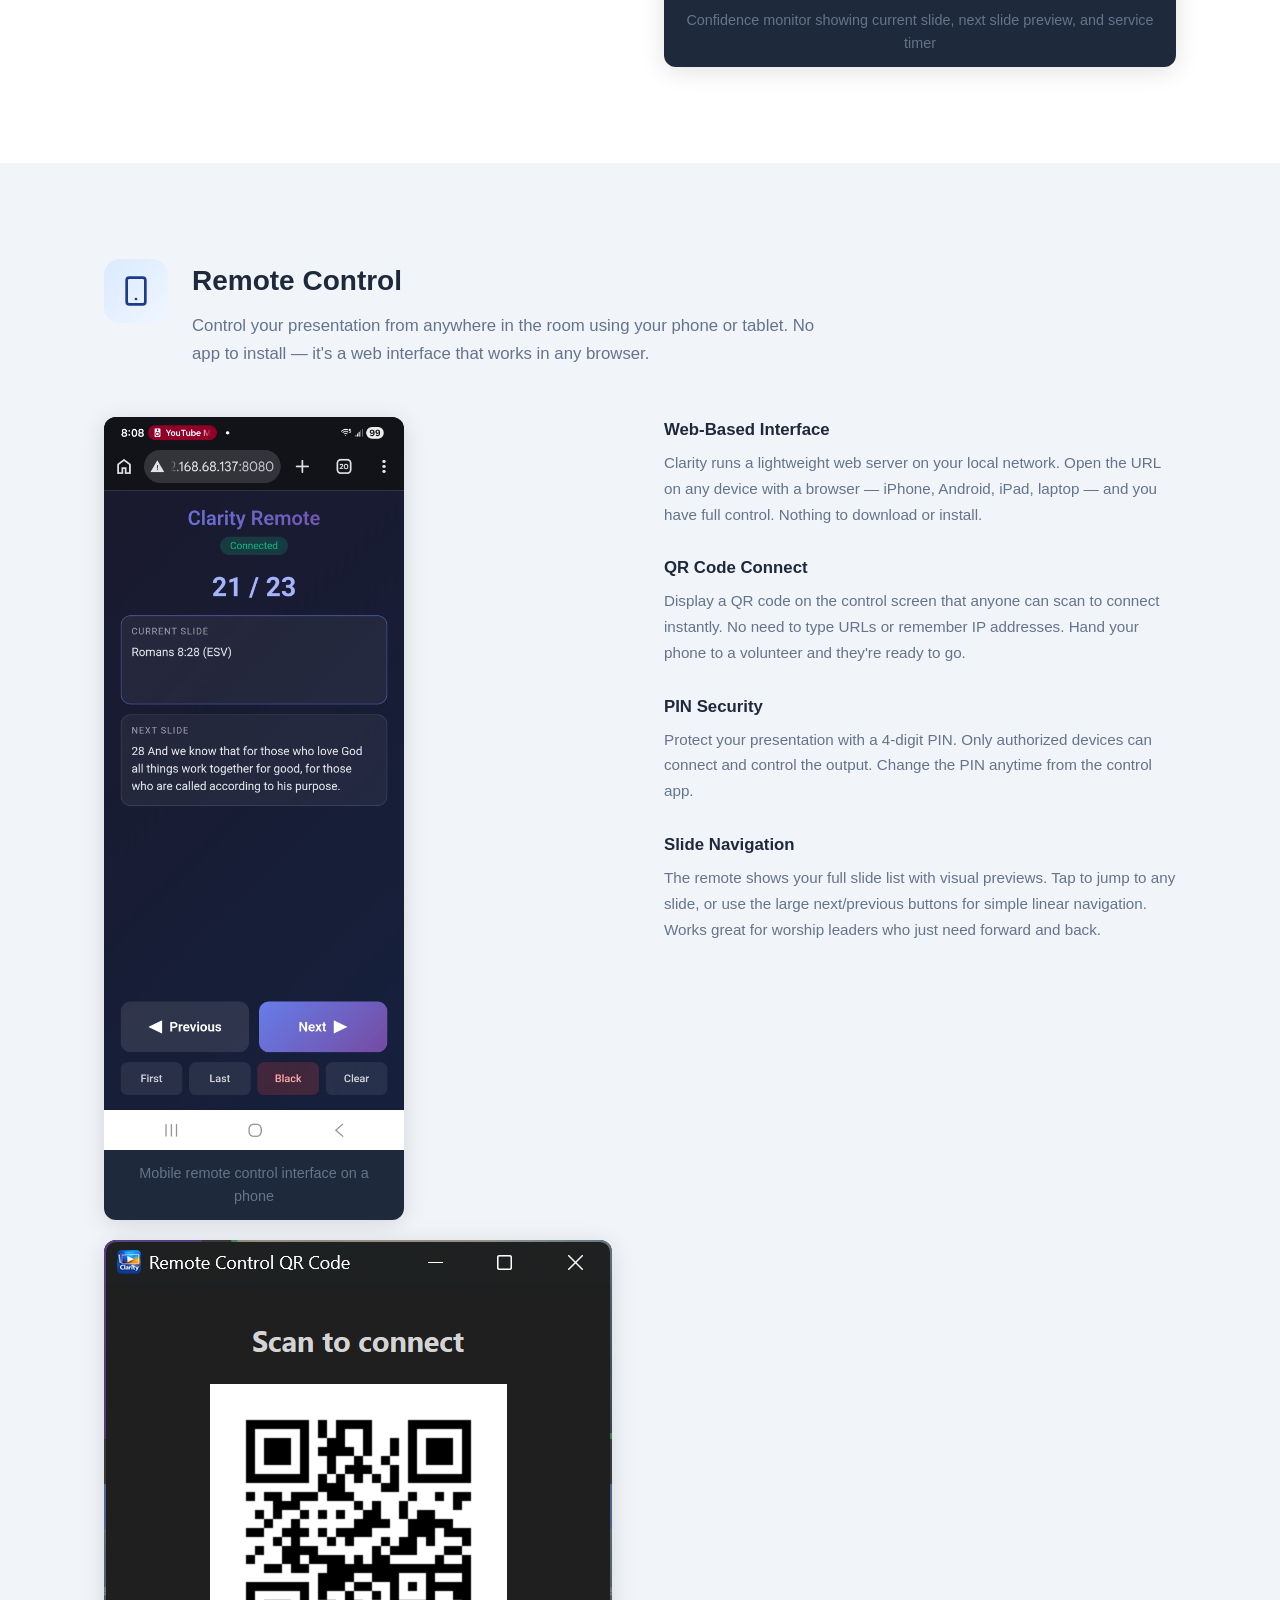
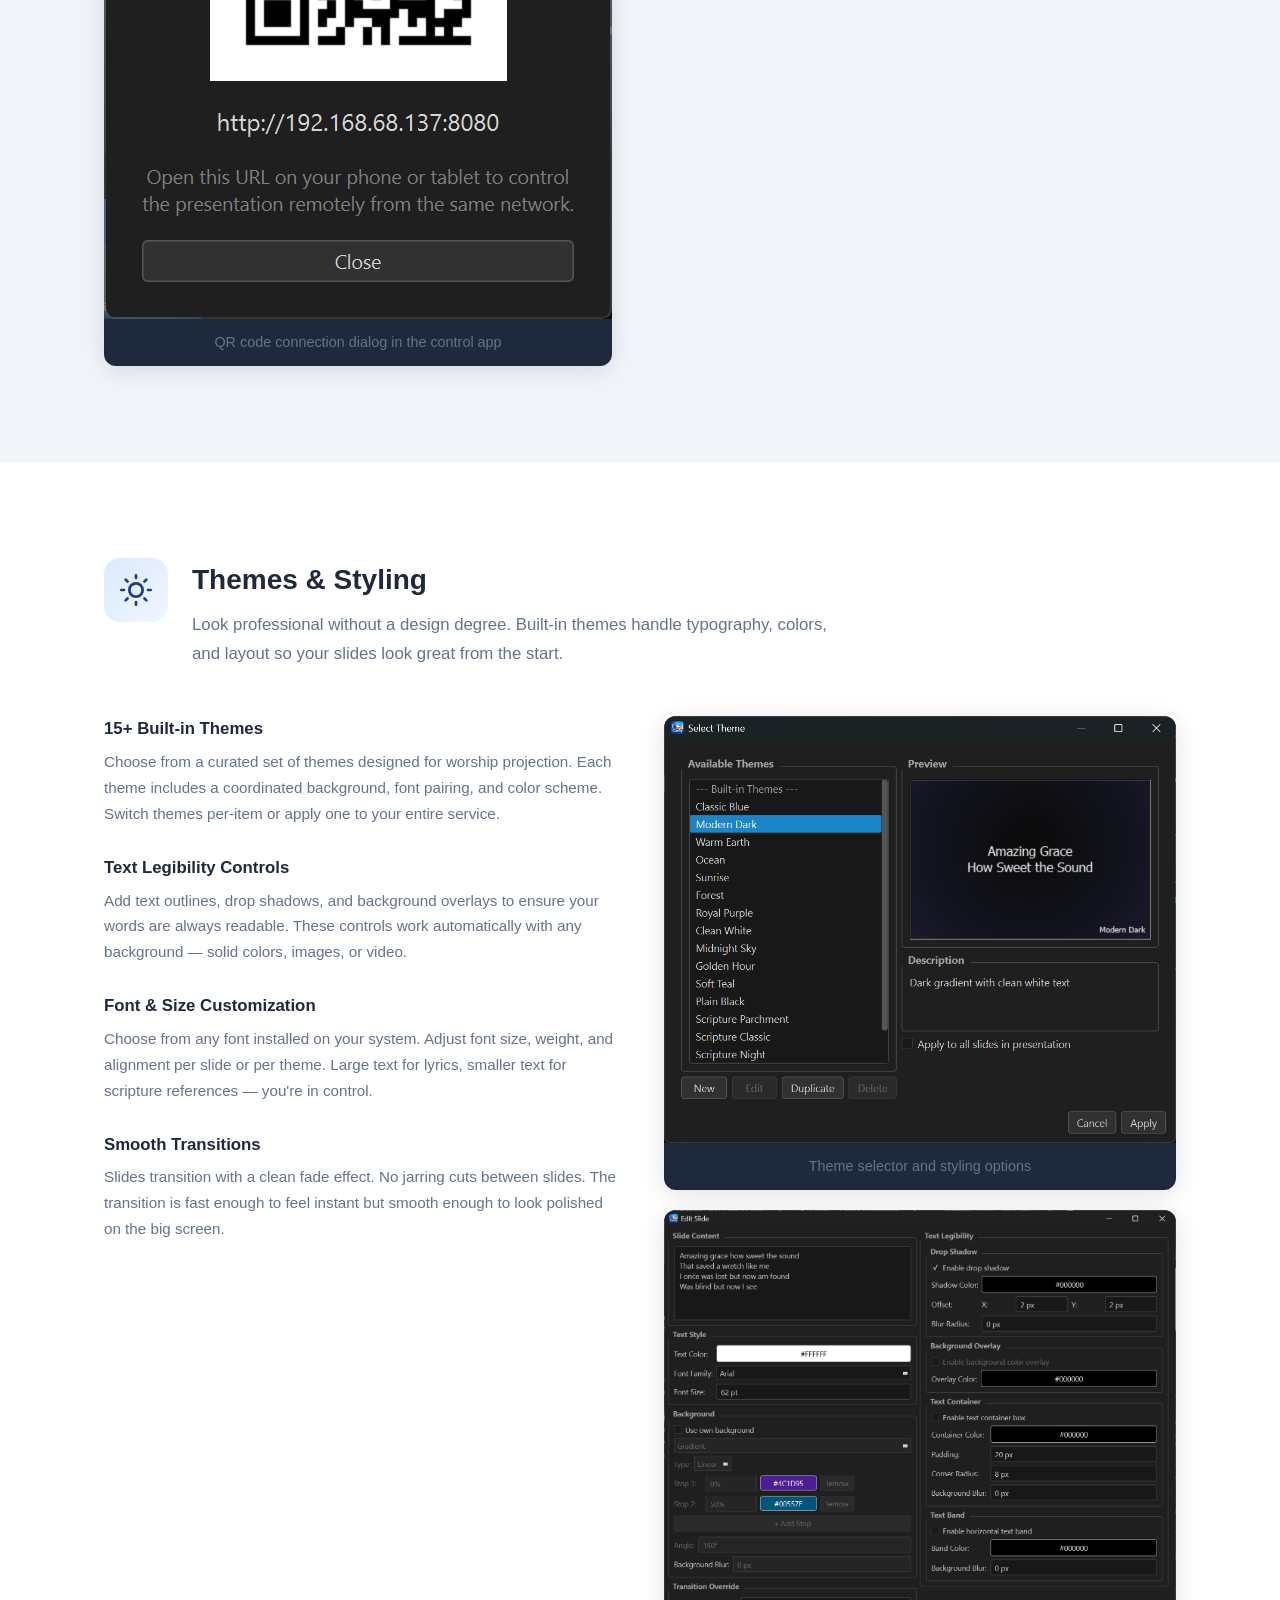
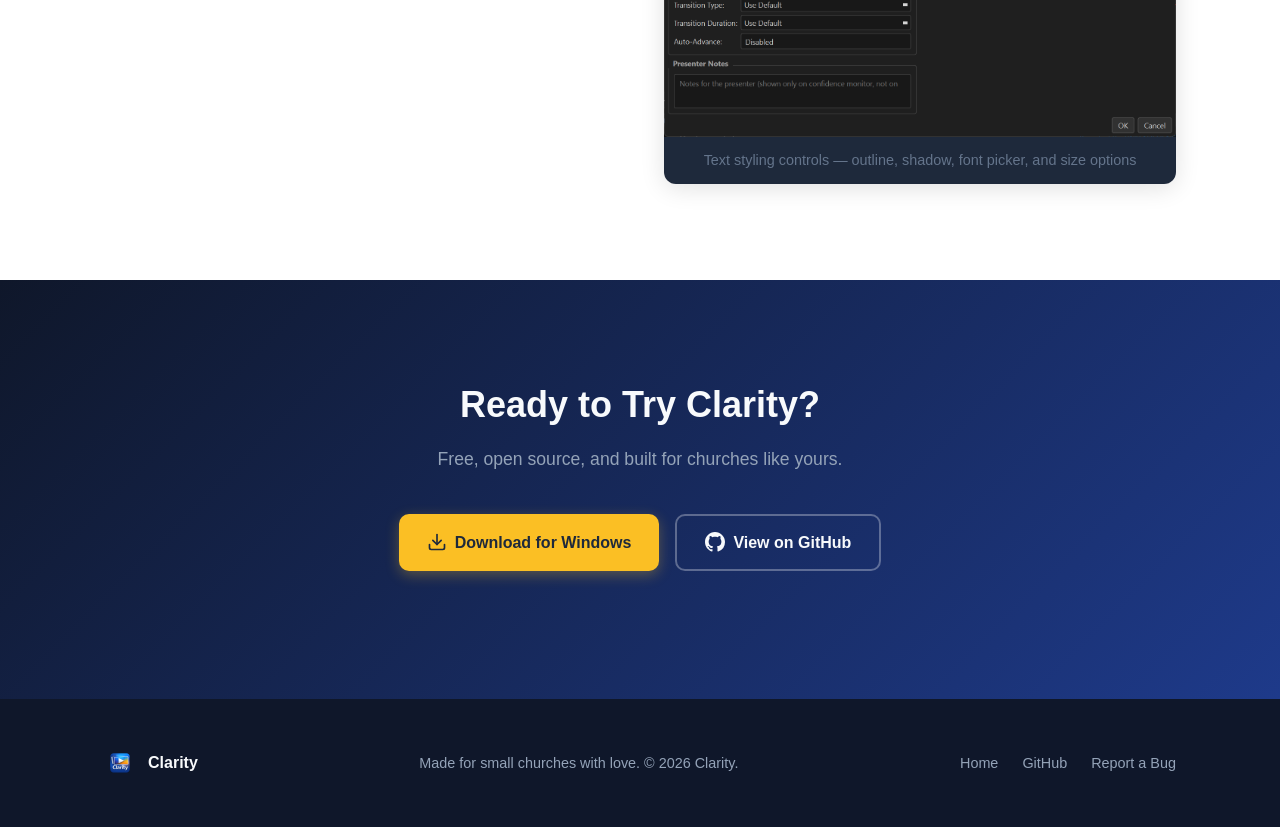
==== commit ee190c91: "Add website screenshots, fix slide editing for songs/scripture, add legibility to SlideStyle Website" ====
--- a/site/features.html
+++ b/site/features.html
@@ -78,12 +78,18 @@
                     </div>
                 </div>
                 <div class="feature-detail-images">
-                    <div class="screenshot-placeholder screenshot-placeholder-tall">
-                        <span>Screenshot: Background picker showing solid color, gradient, and image options</span>
-                    </div>
-                    <div class="screenshot-placeholder">
-                        <span>Screenshot: Slide grid showing cascading background applied across a song's slides</span>
-                    </div>
+                    <figure class="screenshot-item">
+                        <img src="images/Screenshot%20Background%20picker%20showing%20solid%20color%2C%20gradient%2C%20and%20image%20options.png"
+                             alt="Background picker showing solid color, gradient, and image options"
+                             loading="lazy">
+                        <figcaption>Background picker showing solid color, gradient, and image options</figcaption>
+                    </figure>
+                    <figure class="screenshot-item">
+                        <img src="images/Screenshot%20Slide%20grid%20showing%20cascading%20background%20applied%20across%20a%20song%27s%20slides.png"
+                             alt="Slide grid showing cascading background applied across a song's slides"
+                             loading="lazy">
+                        <figcaption>Slide grid showing cascading background applied across a song's slides</figcaption>
+                    </figure>
                 </div>
             </div>
         </div>
@@ -116,9 +122,12 @@
                     </div>
                 </div>
                 <div class="feature-detail-images">
-                    <div class="screenshot-placeholder screenshot-placeholder-tall">
-                        <span>Screenshot: Imported PowerPoint slides displayed as image backgrounds in the slide grid</span>
-                    </div>
+                    <figure class="screenshot-item">
+                        <img src="images/Screenshot%20Imported%20PowerPoint%20slides%20displayed%20as%20image%20backgrounds%20in%20the%20slide%20grid.png"
+                             alt="Imported PowerPoint slides displayed as image backgrounds in the slide grid"
+                             loading="lazy">
+                        <figcaption>Imported PowerPoint slides displayed as image backgrounds in the slide grid</figcaption>
+                    </figure>
                 </div>
             </div>
         </div>
@@ -163,12 +172,18 @@
                     </div>
                 </div>
                 <div class="feature-detail-images">
-                    <div class="screenshot-placeholder screenshot-placeholder-tall">
-                        <span>Screenshot: Song library browser with search bar and song list</span>
-                    </div>
-                    <div class="screenshot-placeholder">
-                        <span>Screenshot: Song import dialog showing SongSelect file being imported</span>
-                    </div>
+                    <figure class="screenshot-item">
+                        <img src="images/Screenshot%20Song%20library%20browser%20with%20search%20bar%20and%20song%20list.png"
+                             alt="Song library browser with search bar and song list"
+                             loading="lazy">
+                        <figcaption>Song library browser with search bar and song list</figcaption>
+                    </figure>
+                    <figure class="screenshot-item">
+                        <img src="images/Song%20import%20dialog%20showing%20SongSelect%20file%20being%20imported.png"
+                             alt="Song import dialog showing SongSelect file being imported"
+                             loading="lazy">
+                        <figcaption>Song import dialog showing SongSelect file being imported</figcaption>
+                    </figure>
                 </div>
             </div>
         </div>
@@ -221,15 +236,24 @@
                     </div>
                 </div>
                 <div class="feature-detail-images">
-                    <div class="screenshot-placeholder screenshot-placeholder-tall">
-                        <span>Screenshot: Unified scripture dialog showing the tabbed interface with Local Bible, ESV API, and API.bible tabs</span>
-                    </div>
-                    <div class="screenshot-placeholder">
-                        <span>Screenshot: API.bible tab with language/version selectors and passage preview</span>
-                    </div>
-                    <div class="screenshot-placeholder">
-                        <span>Screenshot: Output display showing a scripture passage with red-letter text and verse numbers</span>
-                    </div>
+                    <figure class="screenshot-item">
+                        <img src="images/Screenshot%20Unified%20scripture%20dialog%20with%20Local%20Bible%2C%20ESV%2C%20and%20API.bible%20tabs.png"
+                             alt="Unified scripture dialog showing the tabbed interface with Local Bible, ESV API, and API.bible tabs"
+                             loading="lazy">
+                        <figcaption>Unified scripture dialog with Local Bible, ESV, and API.bible tabs</figcaption>
+                    </figure>
+                    <figure class="screenshot-item">
+                        <img src="images/Screenshot%20API.bible%20tab%20with%20language%20and%20version%20selectors%20and%20passage%20preview.png"
+                             alt="API.bible tab with language/version selectors and passage preview"
+                             loading="lazy">
+                        <figcaption>API.bible tab with language and version selectors and passage preview</figcaption>
+                    </figure>
+                    <figure class="screenshot-item">
+                        <img src="images/Screenshot%20Output%20display%20showing%20a%20scripture%20passage%20with%20red-letter%20text%20and%20verse%20numbers.png"
+                             alt="Output display showing a scripture passage with red-letter text and verse numbers"
+                             loading="lazy">
+                        <figcaption>Output display showing a scripture passage with red-letter text and verse numbers</figcaption>
+                    </figure>
                 </div>
             </div>
         </div>
@@ -254,7 +278,7 @@
                 <div class="feature-detail-content">
                     <div class="feature-detail-item">
                         <h3>Multi-Monitor Fullscreen</h3>
-                        <p>The output display runs as its own fullscreen window. Drag it to your projector or secondary monitor. Your control interface stays on your main screen where you manage the service.</p>
+                        <p>The output display runs as its own fullscreen window. Select which displays and/or projectors to use for output and confidence monitor in the settings. Your control interface stays on your main screen where you manage the service while your outputs automatically open on the designated screens.</p>
                     </div>
                     <div class="feature-detail-item">
                         <h3>Confidence Monitor</h3>
@@ -274,12 +298,18 @@
                     </div>
                 </div>
                 <div class="feature-detail-images">
-                    <div class="screenshot-placeholder screenshot-placeholder-tall">
-                        <span>Screenshot: Control window with live output preview showing lyrics on a gradient background</span>
-                    </div>
-                    <div class="screenshot-placeholder">
-                        <span>Screenshot: Confidence monitor showing current slide, next slide preview, and service timer</span>
-                    </div>
+                    <figure class="screenshot-item">
+                        <img src="images/Screenshot%20Control%20window%20with%20live%20output%20preview%20showing%20lyrics%20on%20a%20gradient%20background.png"
+                             alt="Control window with live output preview showing lyrics on a gradient background"
+                             loading="lazy">
+                        <figcaption>Control window with live output preview showing lyrics on a gradient background</figcaption>
+                    </figure>
+                    <figure class="screenshot-item">
+                        <img src="images/Screenshot%20Confidence%20monitor%20showing%20current%20slide%2C%20next%20slide%20preview%2C%20and%20service%20timer.png"
+                             alt="Confidence monitor showing current slide, next slide preview, and service timer"
+                             loading="lazy">
+                        <figcaption>Confidence monitor showing current slide, next slide preview, and service timer</figcaption>
+                    </figure>
                 </div>
             </div>
         </div>
@@ -320,12 +350,18 @@
                     </div>
                 </div>
                 <div class="feature-detail-images">
-                    <div class="screenshot-placeholder screenshot-placeholder-phone">
-                        <span>Screenshot: Mobile remote control interface showing slide list and navigation controls</span>
-                    </div>
-                    <div class="screenshot-placeholder">
-                        <span>Screenshot: QR code connection dialog in the control app</span>
-                    </div>
+                    <figure class="screenshot-item screenshot-item-phone">
+                        <img src="images/Screenshot%20Mobile%20remote%20control%20interface%20on%20a%20phone.jpg"
+                             alt="Mobile remote control interface showing slide list and navigation controls"
+                             loading="lazy">
+                        <figcaption>Mobile remote control interface on a phone</figcaption>
+                    </figure>
+                    <figure class="screenshot-item">
+                        <img src="images/Screenshot%20QR%20code%20connection%20dialog%20in%20the%20control%20app.png"
+                             alt="QR code connection dialog in the control app"
+                             loading="lazy">
+                        <figcaption>QR code connection dialog in the control app</figcaption>
+                    </figure>
                 </div>
             </div>
         </div>
@@ -366,12 +402,18 @@
                     </div>
                 </div>
                 <div class="feature-detail-images">
-                    <div class="screenshot-placeholder screenshot-placeholder-tall">
-                        <span>Screenshot: Theme gallery showing several built-in theme previews</span>
-                    </div>
-                    <div class="screenshot-placeholder">
-                        <span>Screenshot: Text styling controls — outline, shadow, font picker, and size slider</span>
-                    </div>
+                    <figure class="screenshot-item">
+                        <img src="images/Screenshot%20theme%20selector%20and%20styling%20options.png"
+                             alt="Theme gallery showing several built-in theme previews"
+                             loading="lazy">
+                        <figcaption>Theme selector and styling options</figcaption>
+                    </figure>
+                    <figure class="screenshot-item">
+                        <img src="images/Screenshot%20Text%20styling%20controls%20showing%20outline%2C%20shadow%2C%20font%20picker%2C%20and%20size%20options.png"
+                             alt="Text styling controls showing outline, shadow, font picker, and size options"
+                             loading="lazy">
+                        <figcaption>Text styling controls — outline, shadow, font picker, and size options</figcaption>
+                    </figure>
                 </div>
             </div>
         </div>
--- a/site/css/style.css
+++ b/site/css/style.css
@@ -451,6 +451,33 @@
     font-weight: 500;
 }
 
+.screenshot-item {
+    margin: 0;
+    border-radius: 12px;
+    overflow: hidden;
+    box-shadow: 0 4px 24px rgba(0, 0, 0, 0.12);
+    background: #1e293b;
+    align-self: start;
+}
+
+.screenshot-item img {
+    width: 100%;
+    height: auto;
+    display: block;
+}
+
+.screenshot-item figcaption {
+    padding: 12px 16px;
+    font-size: 0.9rem;
+    color: var(--color-muted);
+    text-align: center;
+}
+
+.screenshot-item-phone {
+    max-width: 300px;
+    justify-self: center;
+}
+
 /* --- Download CTA --- */
 .cta-section {
     text-align: center;
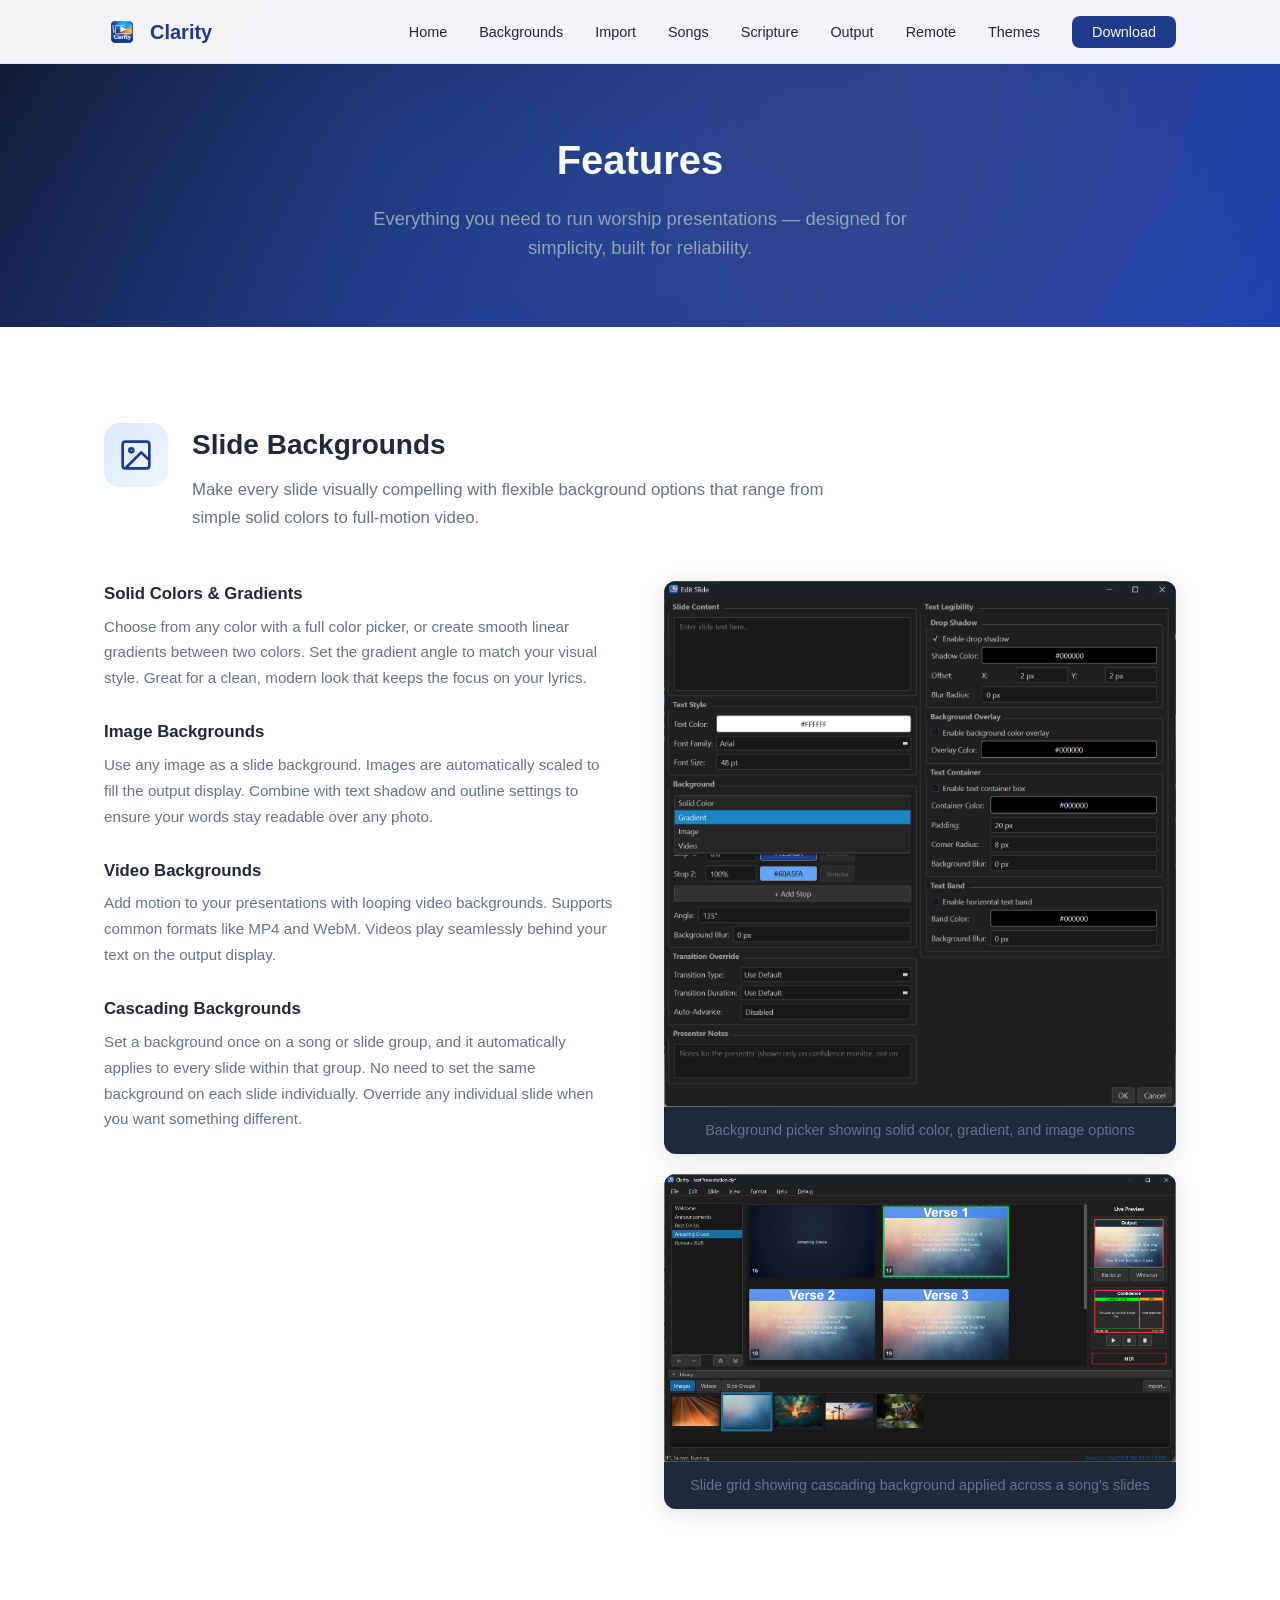
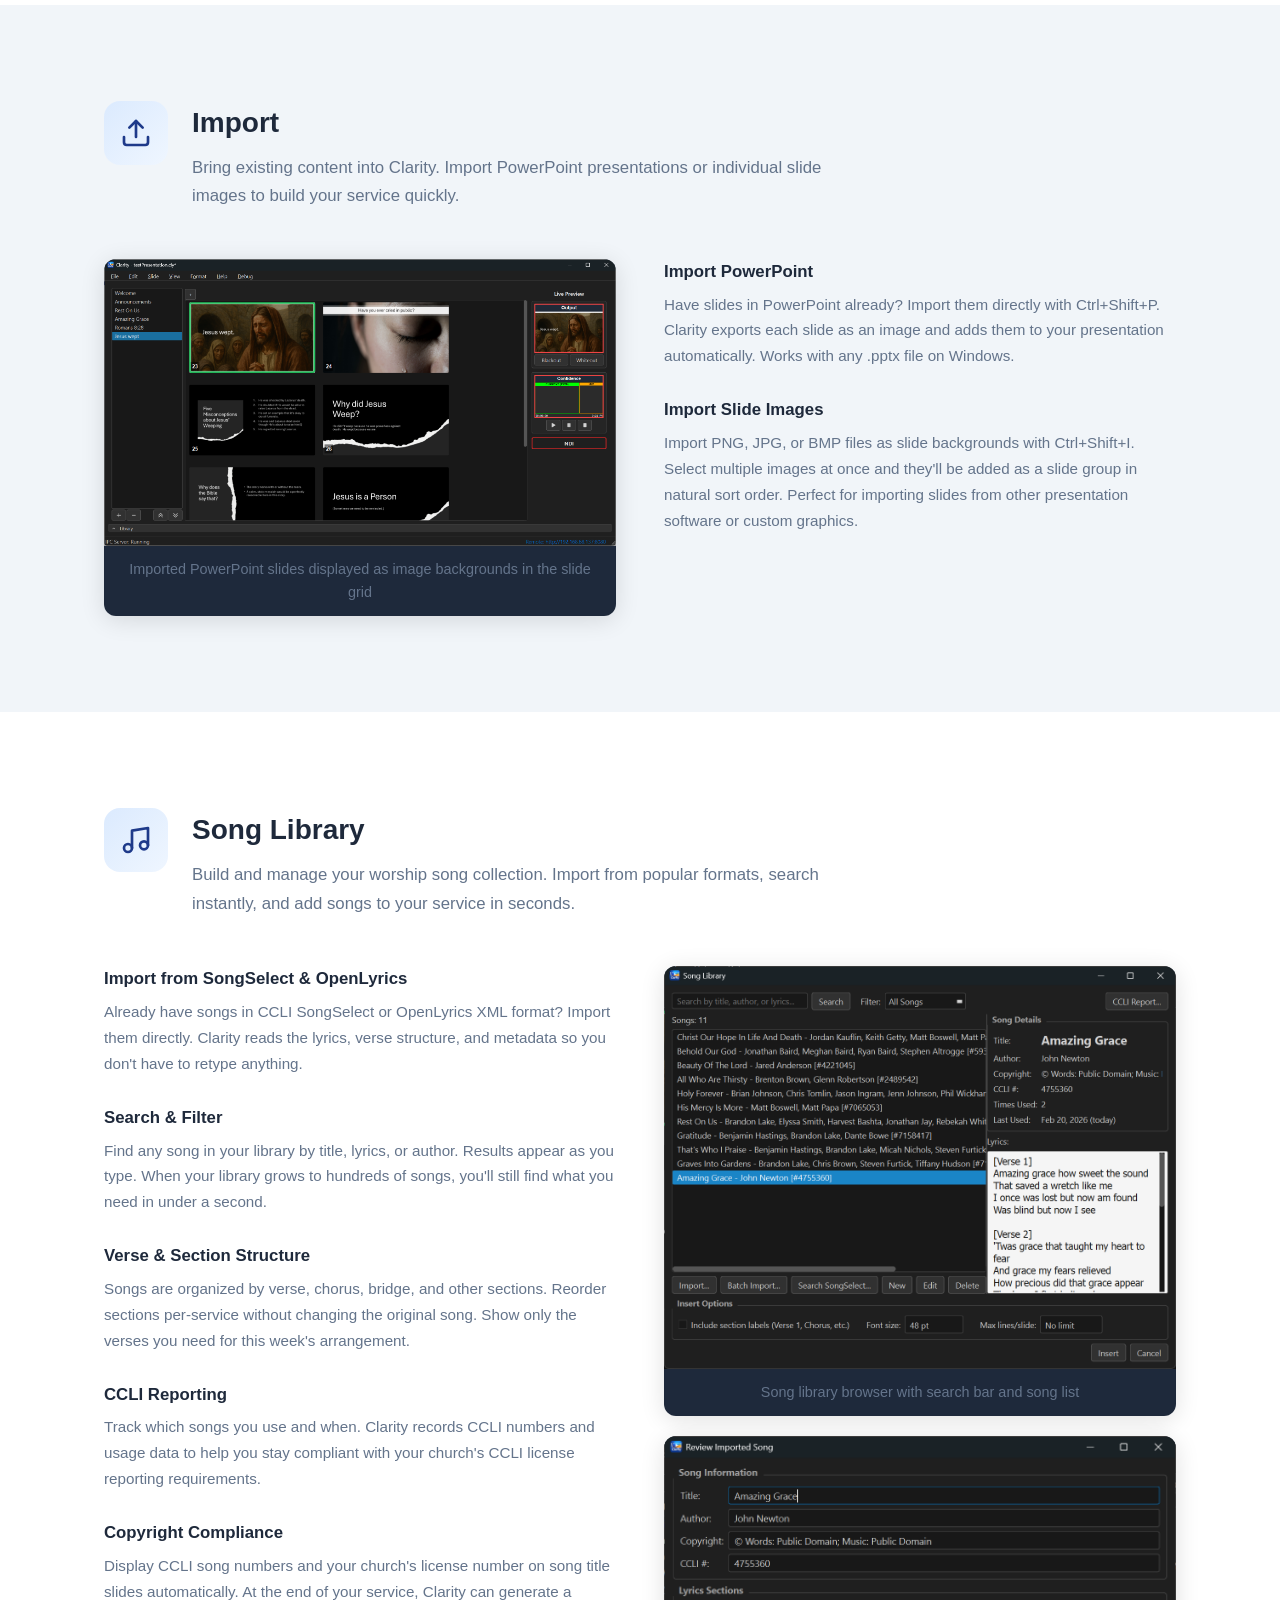
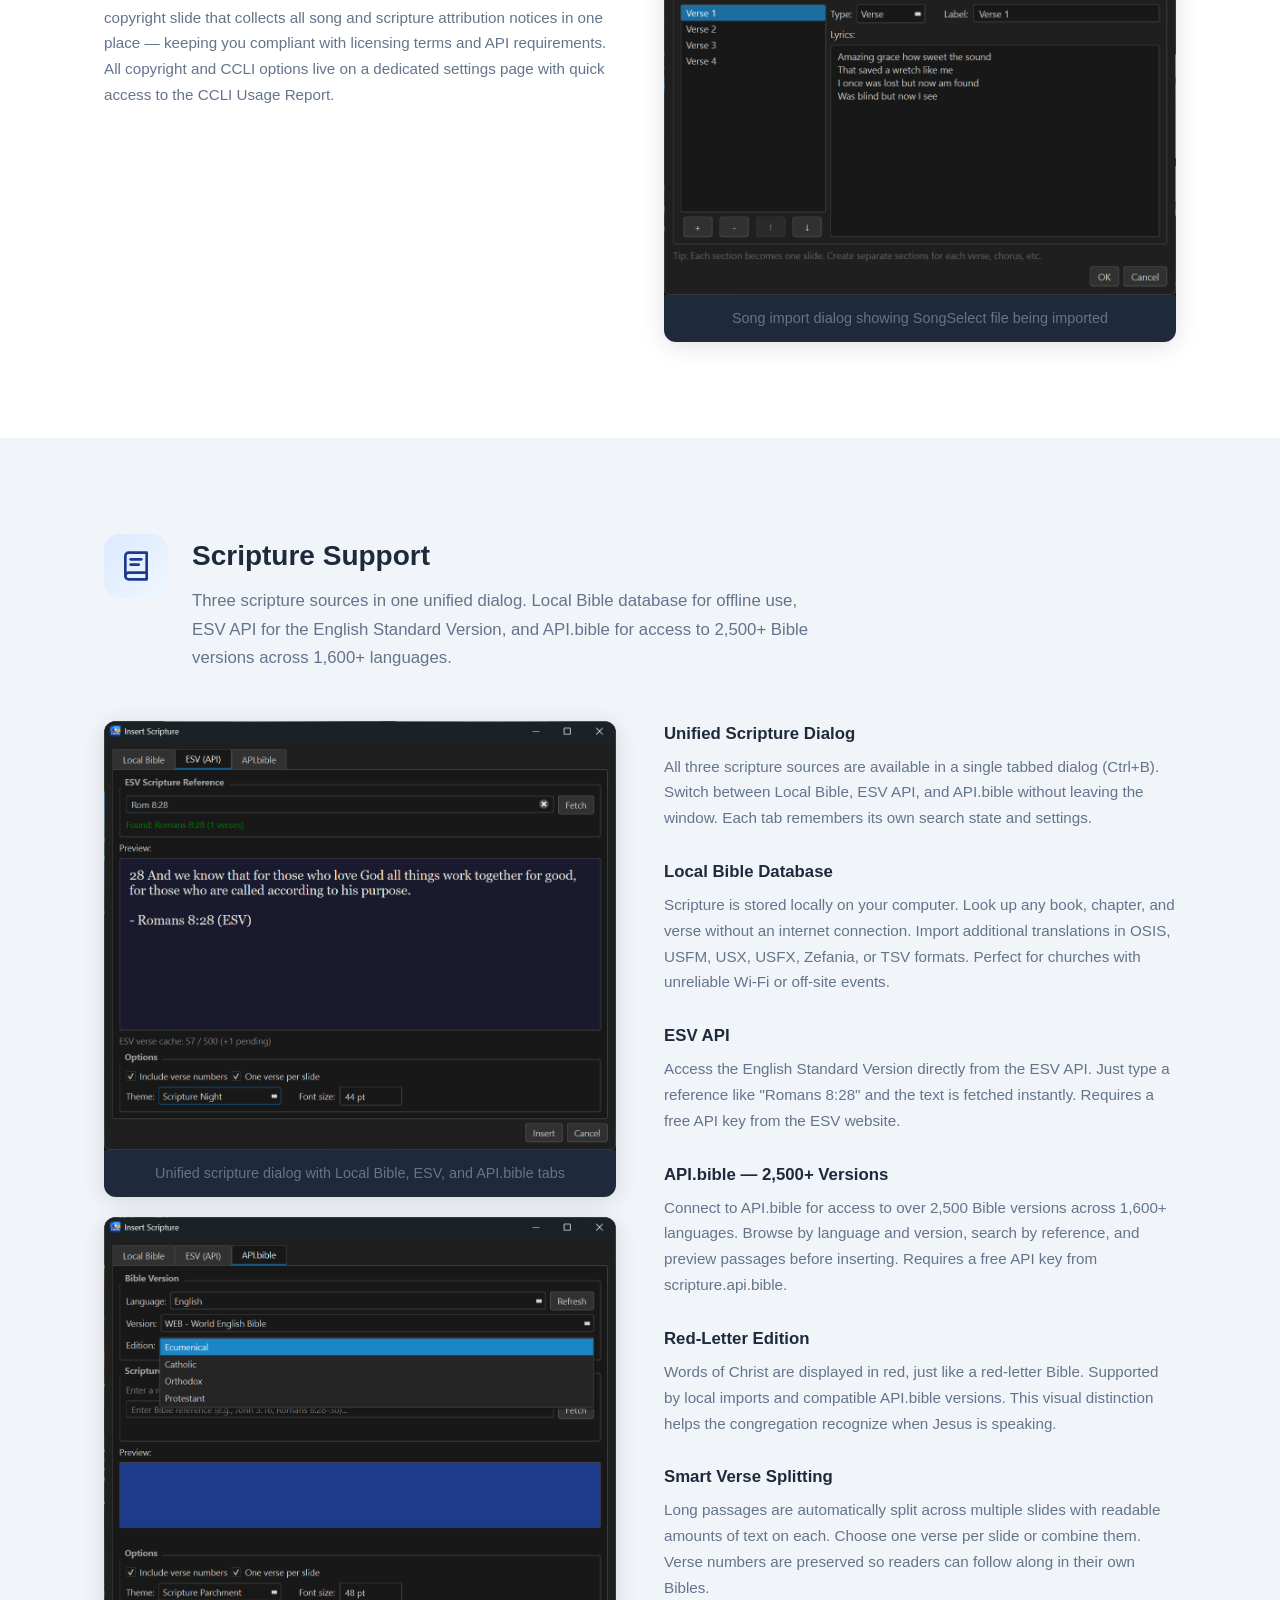
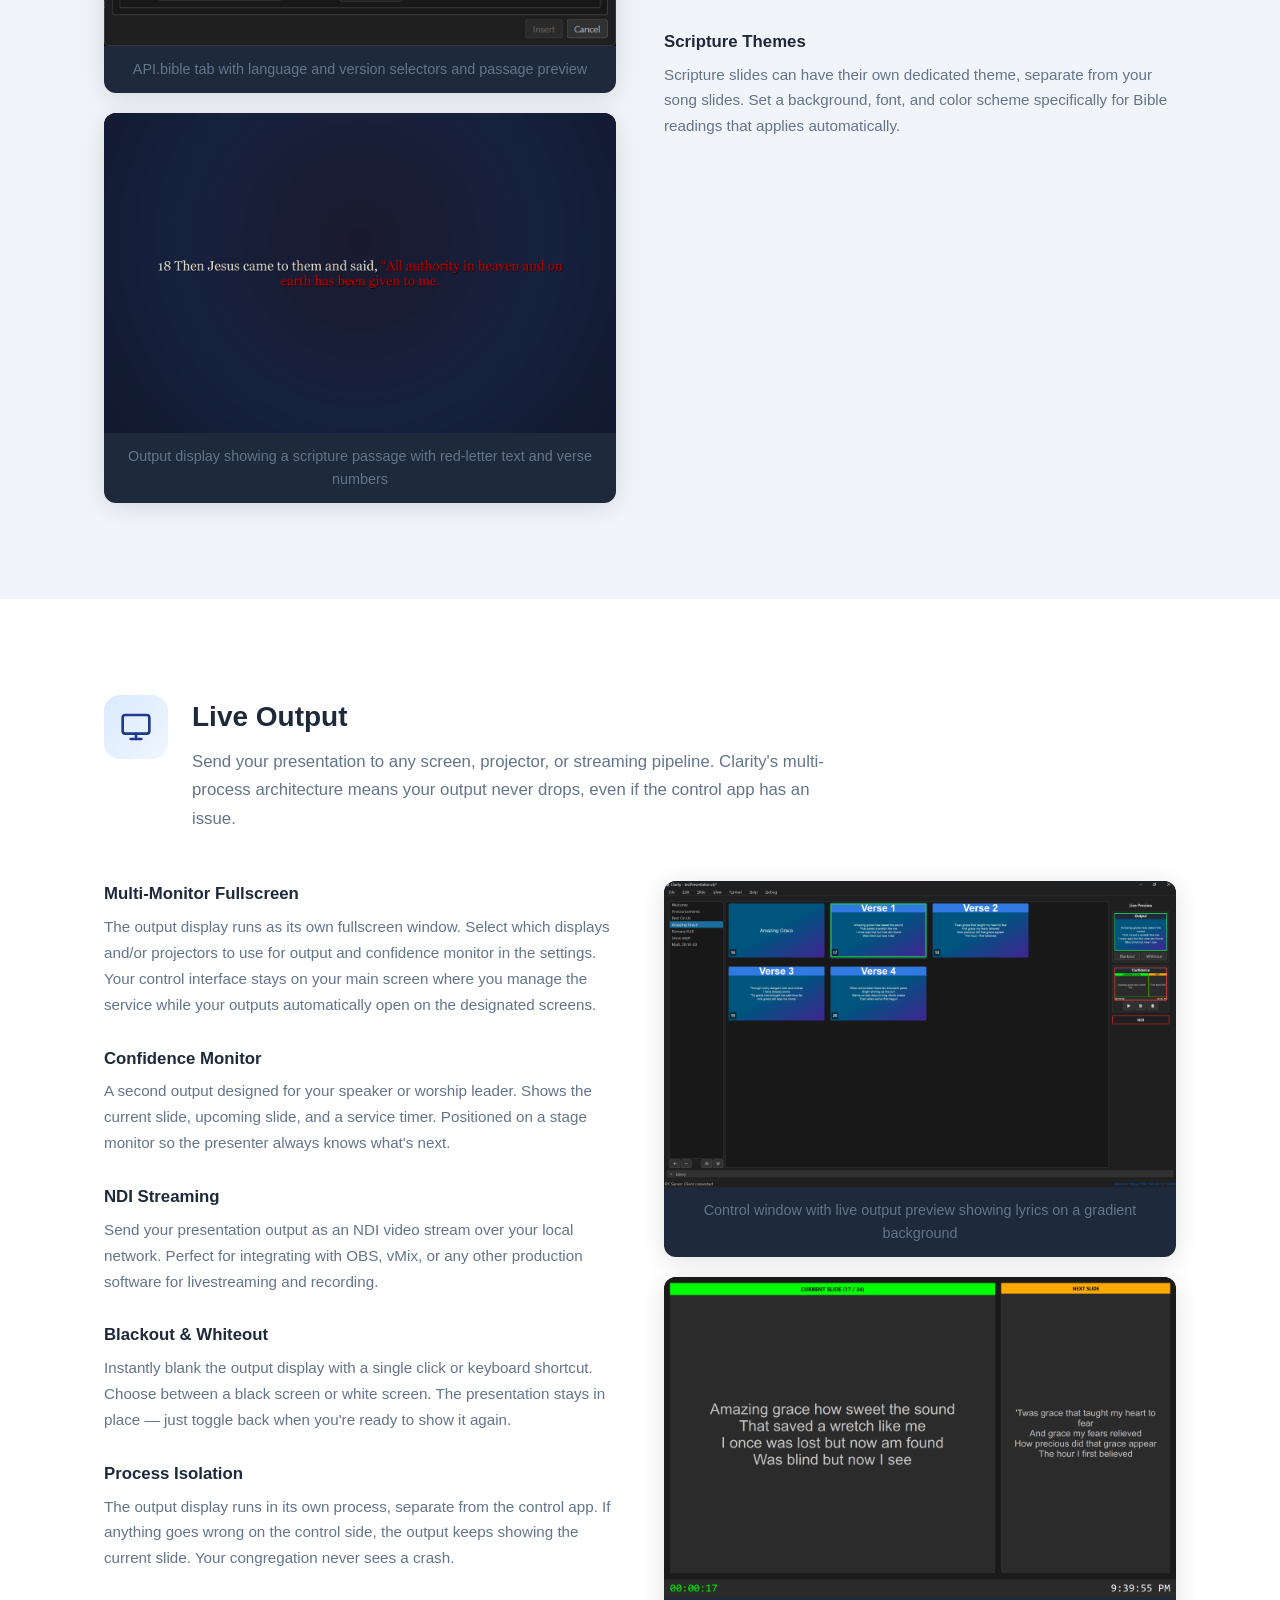
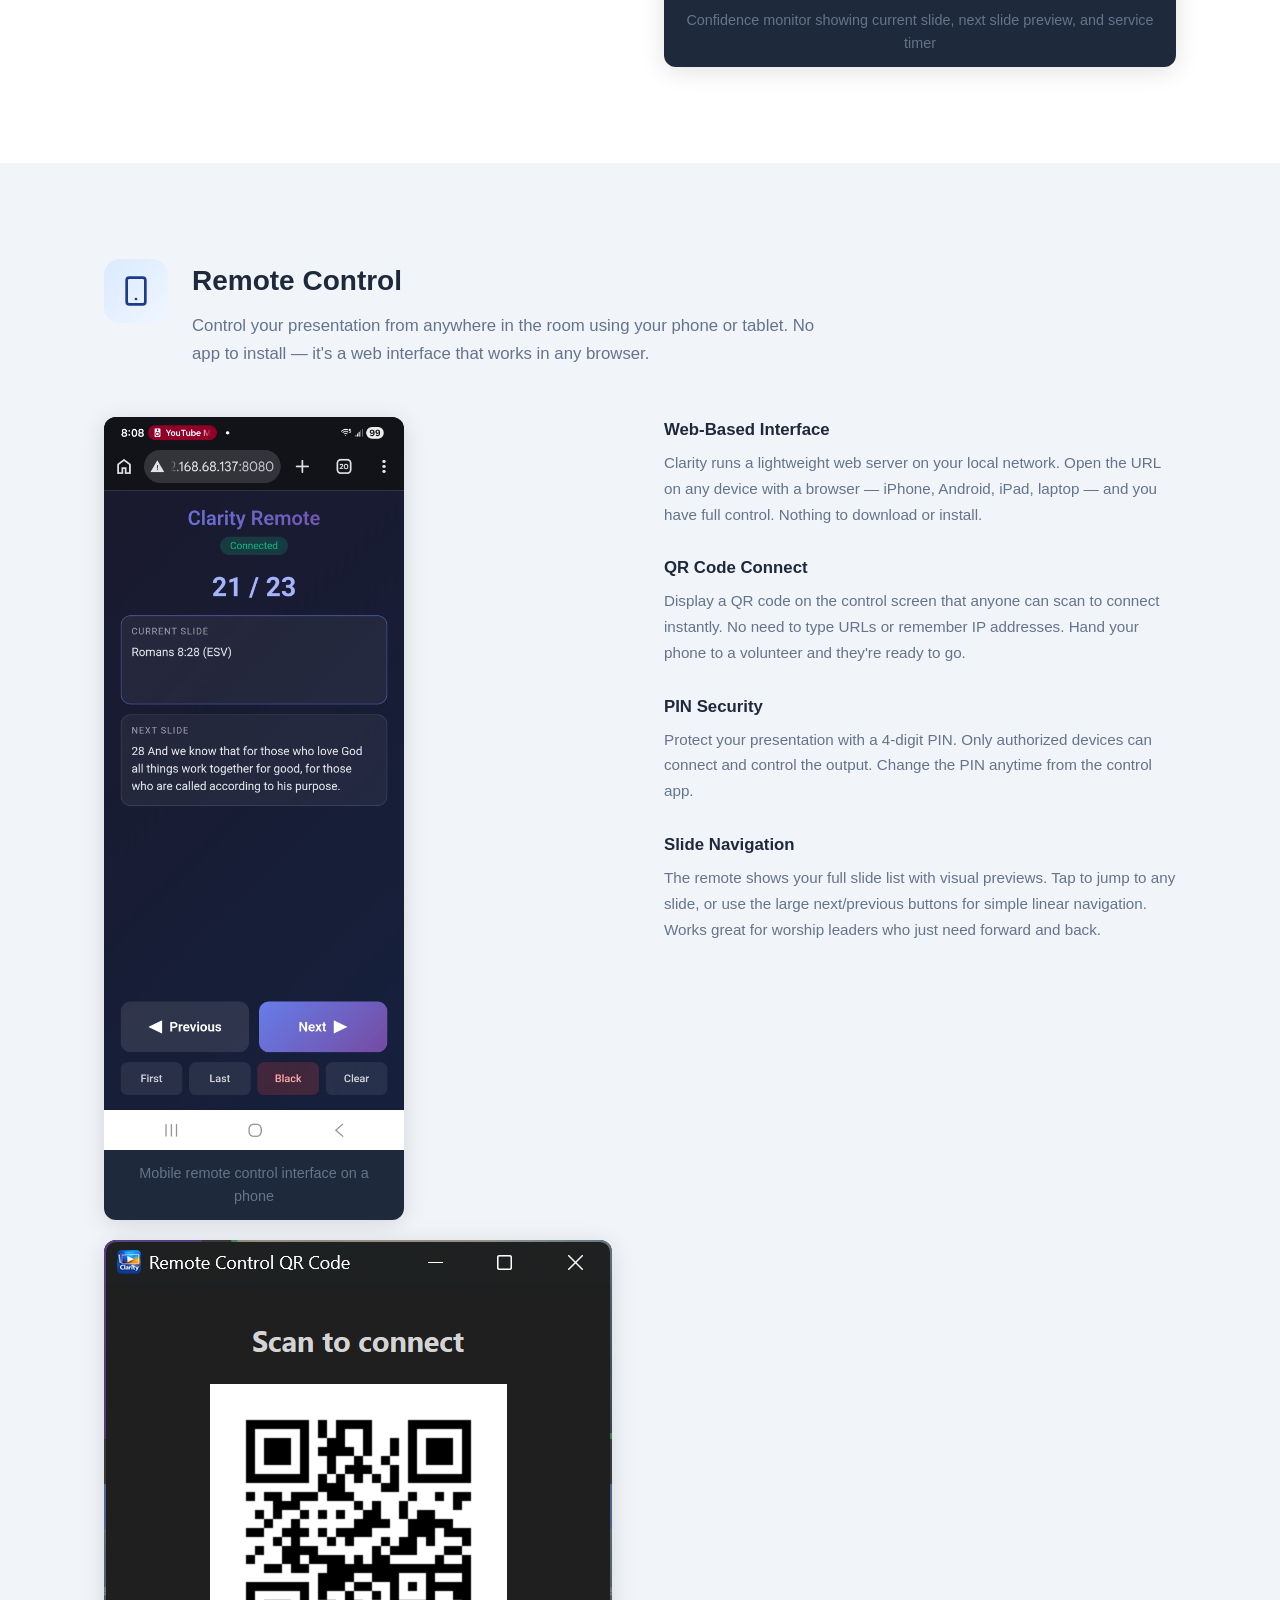
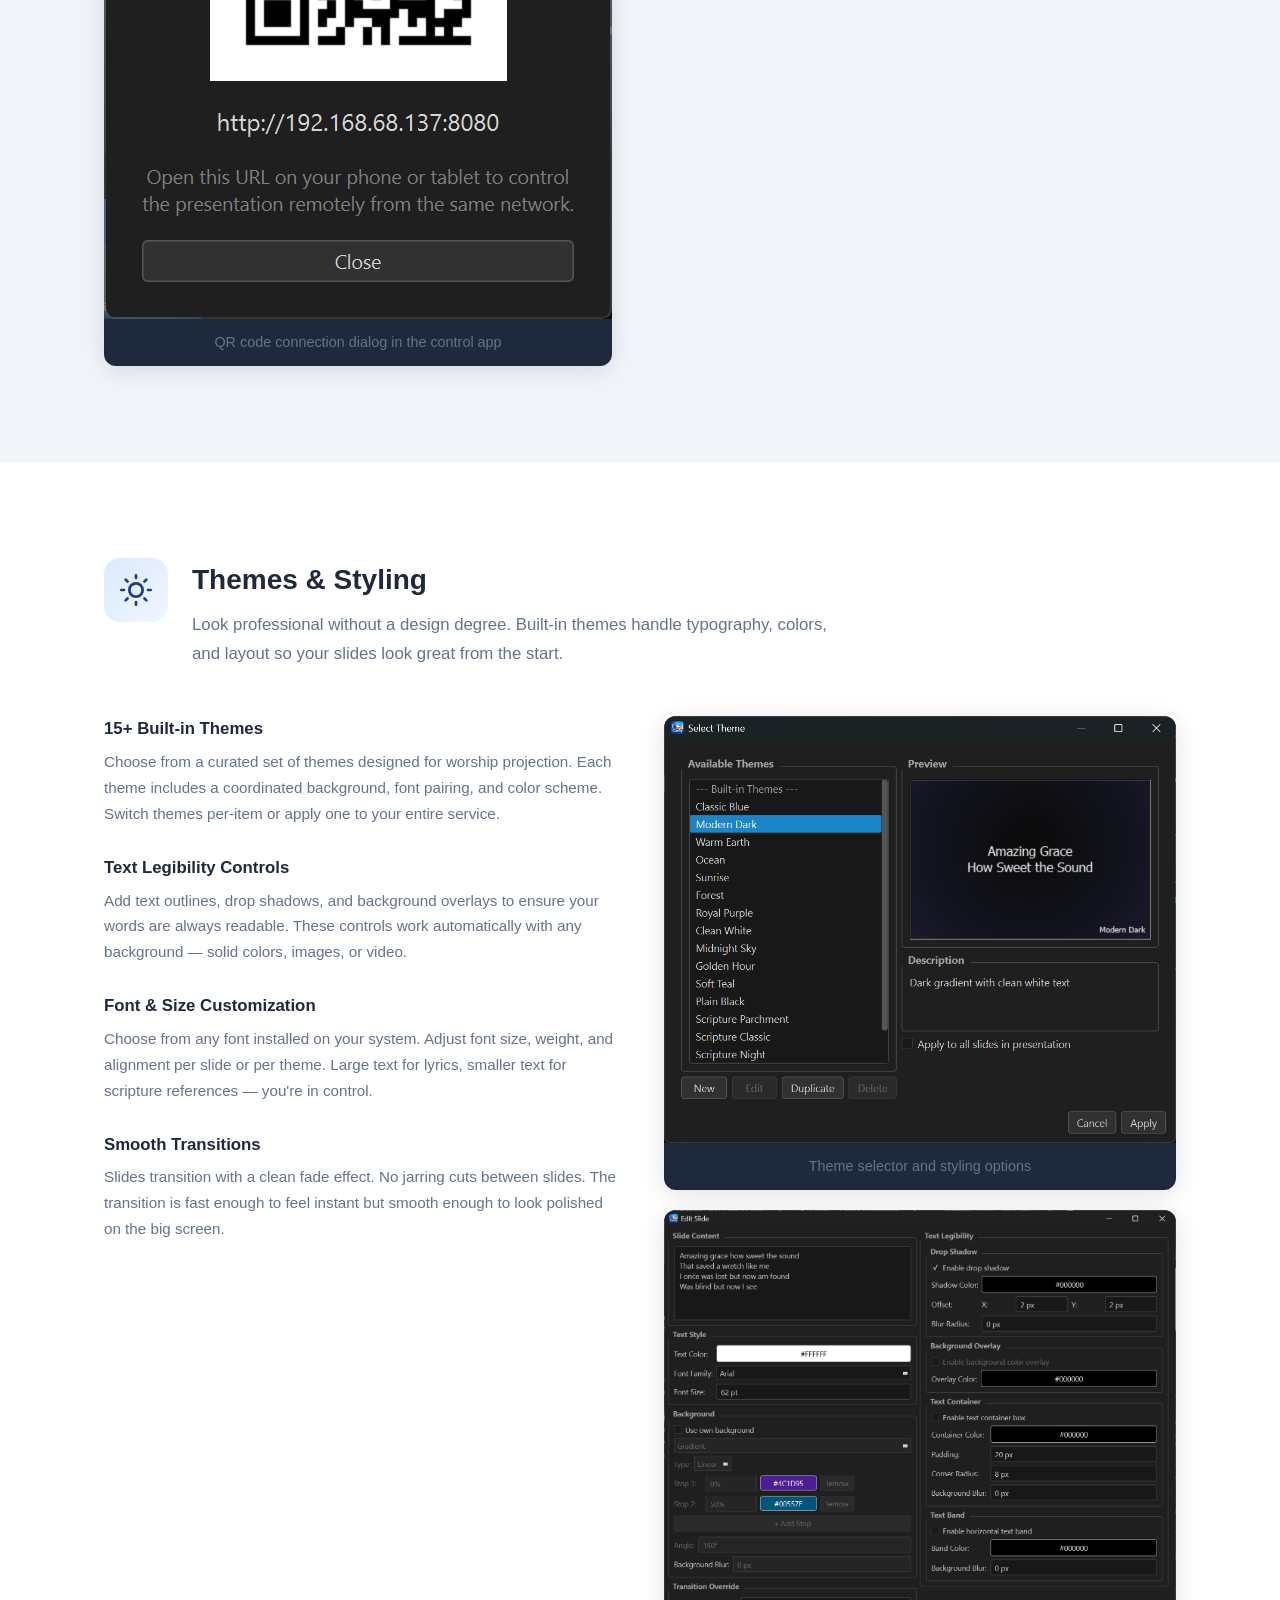
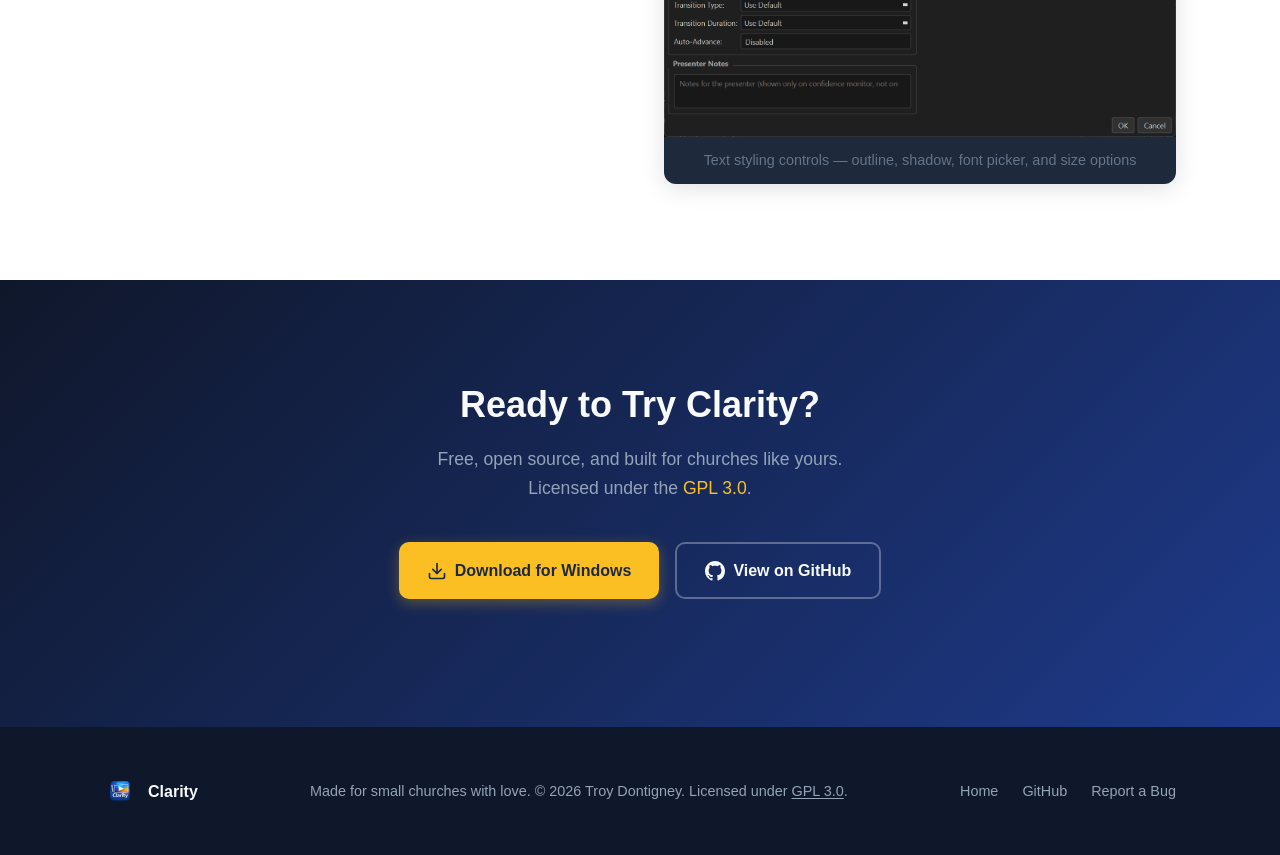
==== commit 1e9b3900: "Add GPL 3.0 licensing, About dialog, and centralized version (0.1.0-beta.1) - Add GPL 3.0 LICENSE fi" ====
--- a/site/features.html
+++ b/site/features.html
@@ -424,7 +424,7 @@
 <section class="section section-dark">
     <div class="container cta-section">
         <h2>Ready to Try Clarity?</h2>
-        <p>Free, open source, and built for churches like yours.</p>
+        <p>Free, open source, and built for churches like yours. Licensed under the <a href="https://www.gnu.org/licenses/gpl-3.0.en.html" target="_blank" rel="noopener" style="color: #fbbf24;">GPL&nbsp;3.0</a>.</p>
         <div class="cta-buttons">
             <a href="index.html#download" class="btn btn-primary" data-download>
                 <svg width="20" height="20" viewBox="0 0 24 24" fill="none" stroke="currentColor" stroke-width="2" stroke-linecap="round" stroke-linejoin="round"><path d="M21 15v4a2 2 0 0 1-2 2H5a2 2 0 0 1-2-2v-4"/><polyline points="7 10 12 15 17 10"/><line x1="12" y1="15" x2="12" y2="3"/></svg>
@@ -447,7 +447,7 @@
                 <span>Clarity</span>
             </div>
             <div class="footer-center">
-                Made for small churches with love. &copy; 2026 Clarity.
+                Made for small churches with love. &copy; 2026 Troy Dontigney. Licensed under <a href="https://www.gnu.org/licenses/gpl-3.0.en.html" target="_blank" rel="noopener">GPL&nbsp;3.0</a>.
             </div>
             <div class="footer-links">
                 <a href="index.html">Home</a>
--- a/site/css/style.css
+++ b/site/css/style.css
@@ -213,6 +213,19 @@
     margin-bottom: 16px;
 }
 
+.hero-badge {
+    display: inline-block;
+    background: rgba(251, 191, 36, 0.15);
+    border: 1px solid rgba(251, 191, 36, 0.4);
+    color: #fbbf24;
+    font-size: 0.85rem;
+    font-weight: 600;
+    letter-spacing: 0.05em;
+    padding: 4px 14px;
+    border-radius: 999px;
+    margin-bottom: 12px;
+}
+
 .hero .subtitle {
     font-size: 1.15rem;
     color: #94a3b8;
@@ -547,6 +560,16 @@
 .footer-center {
     font-size: 0.9rem;
     text-align: center;
+}
+
+.footer-center a {
+    color: #94a3b8;
+    text-decoration: underline;
+    text-underline-offset: 2px;
+}
+
+.footer-center a:hover {
+    color: var(--color-text-light);
 }
 
 .footer-links {
